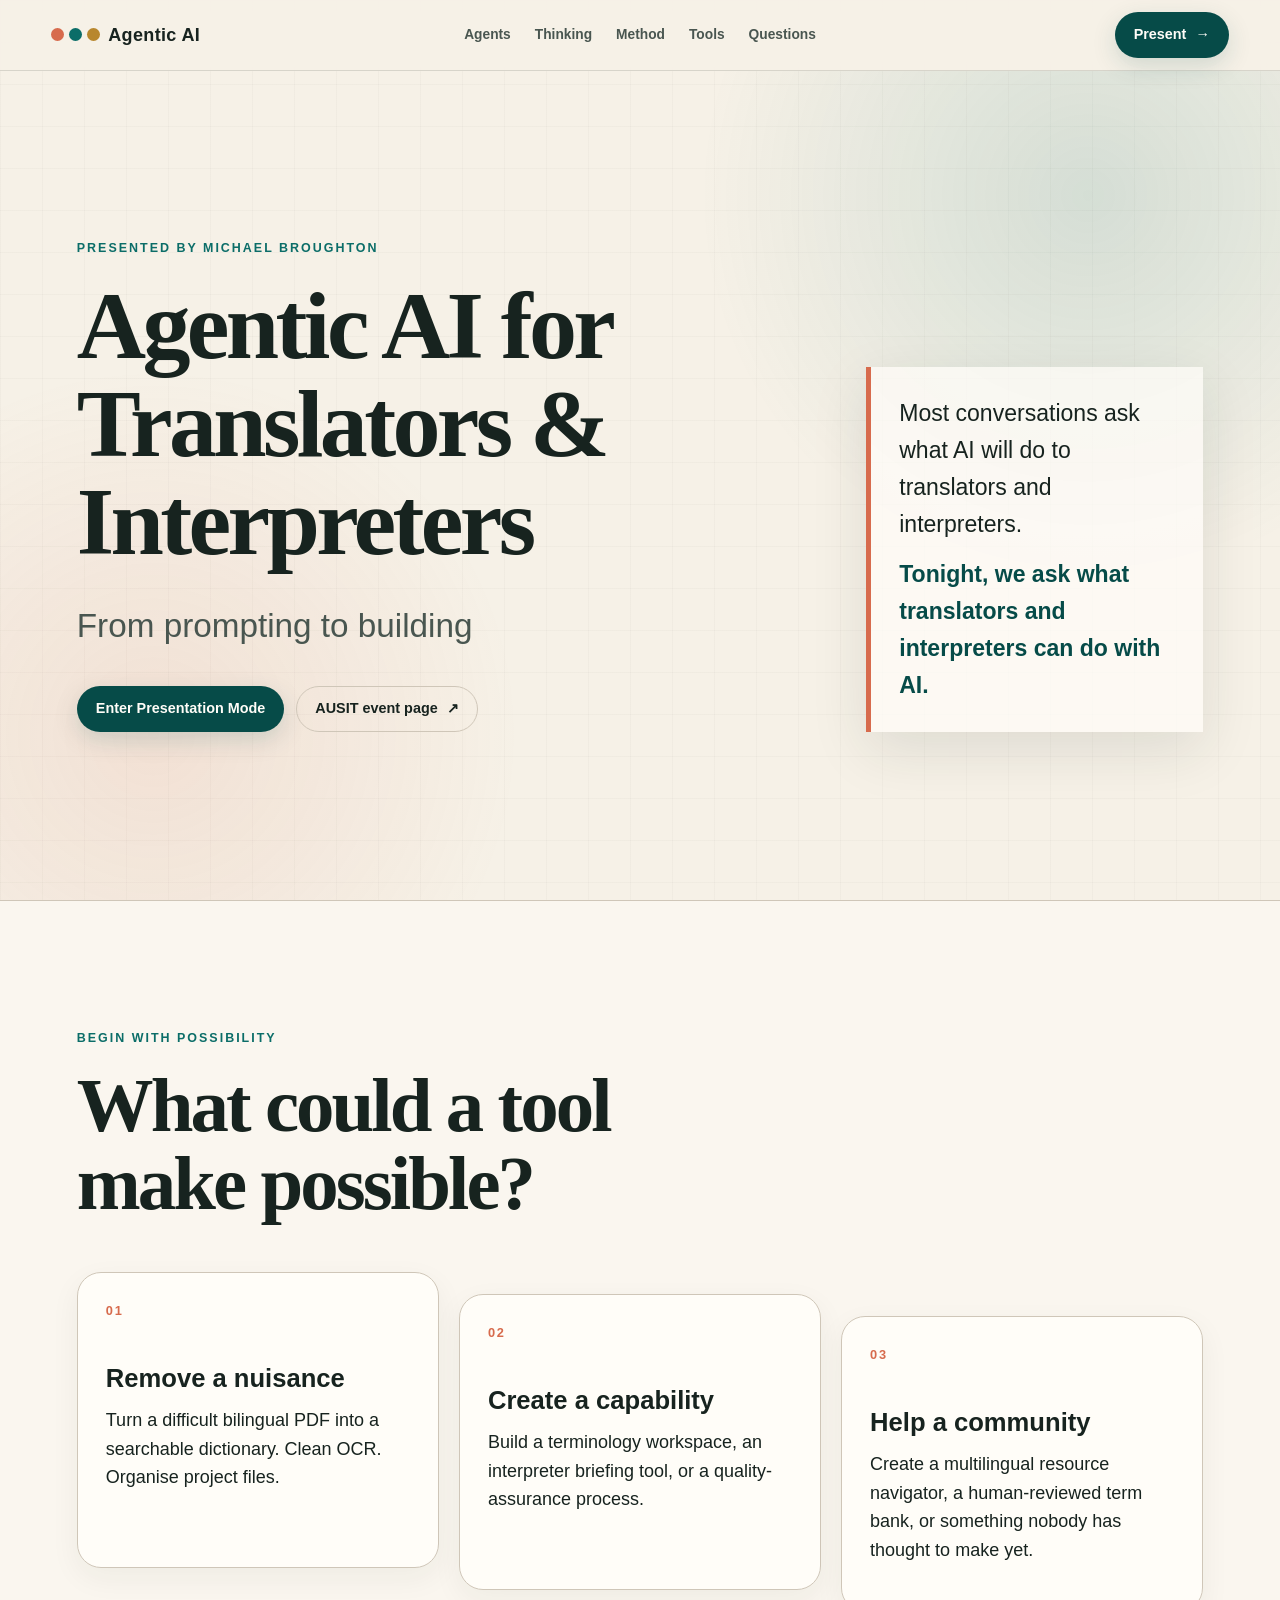
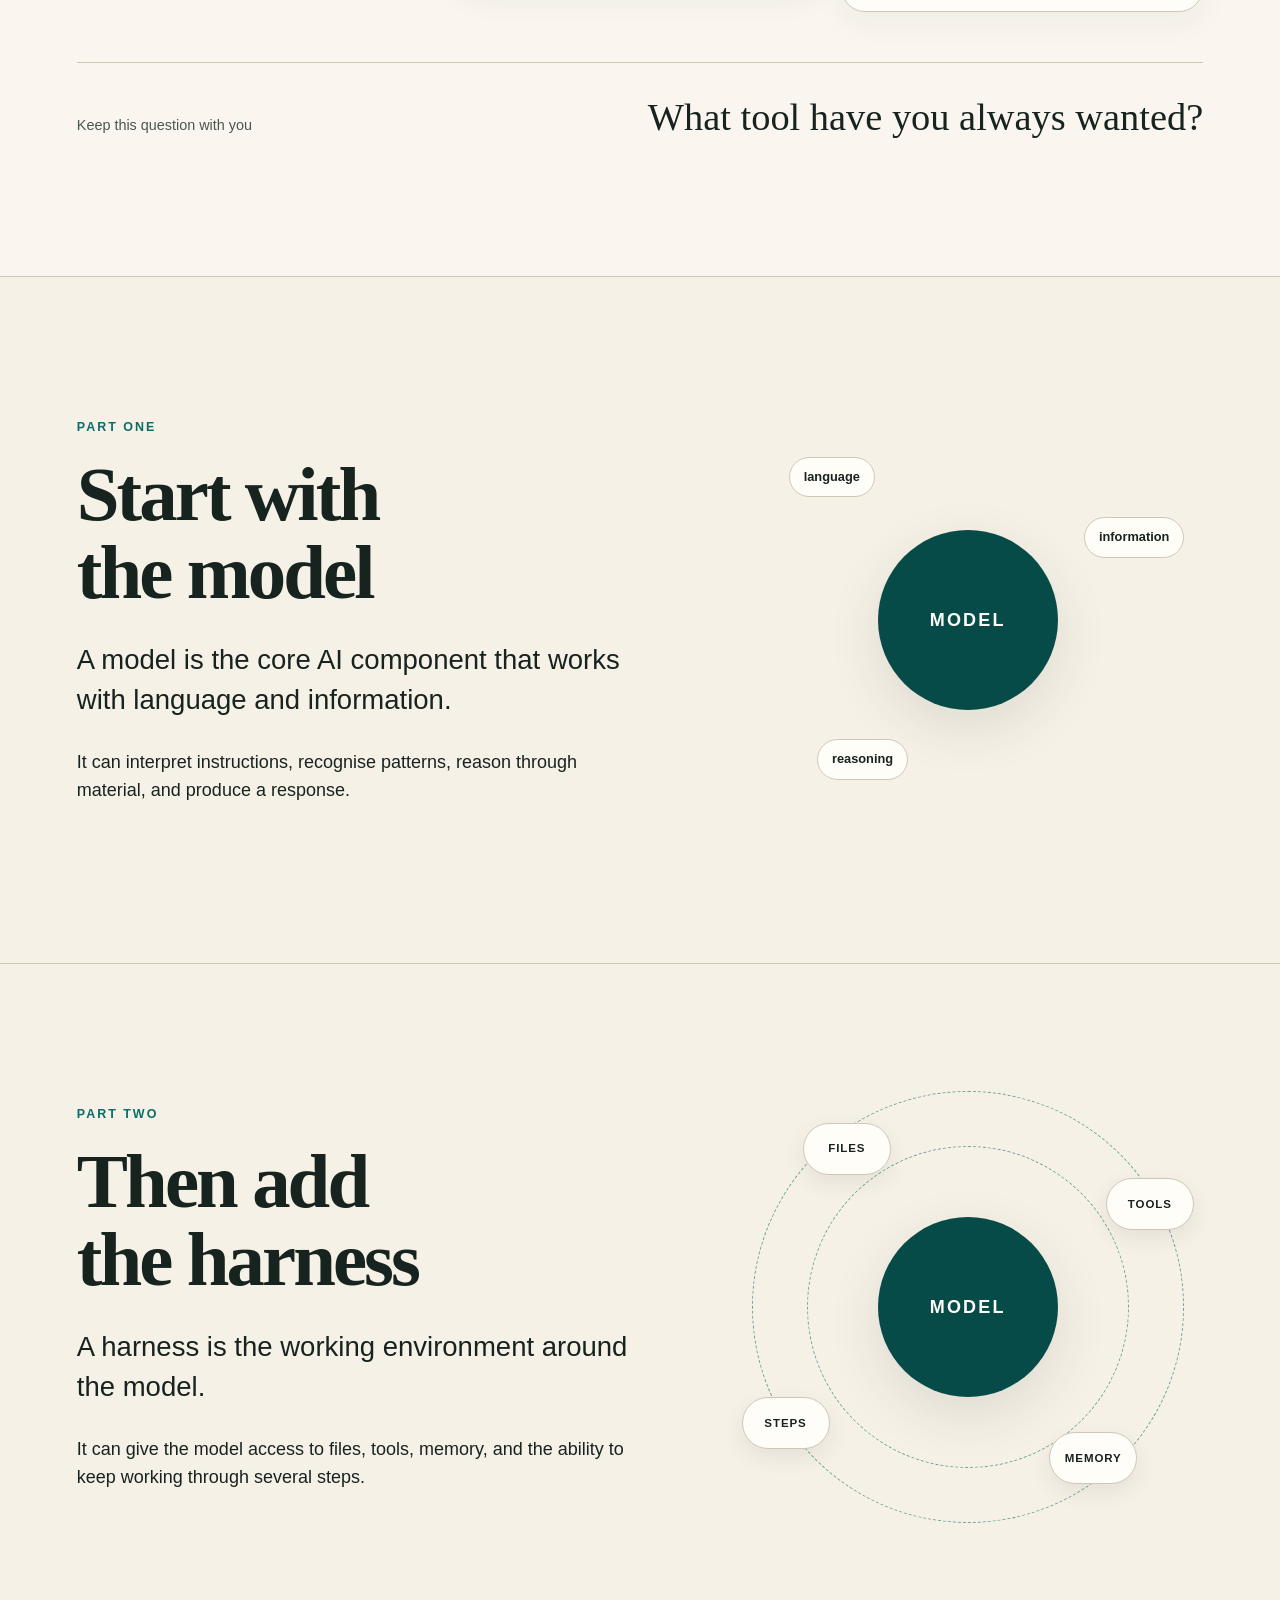
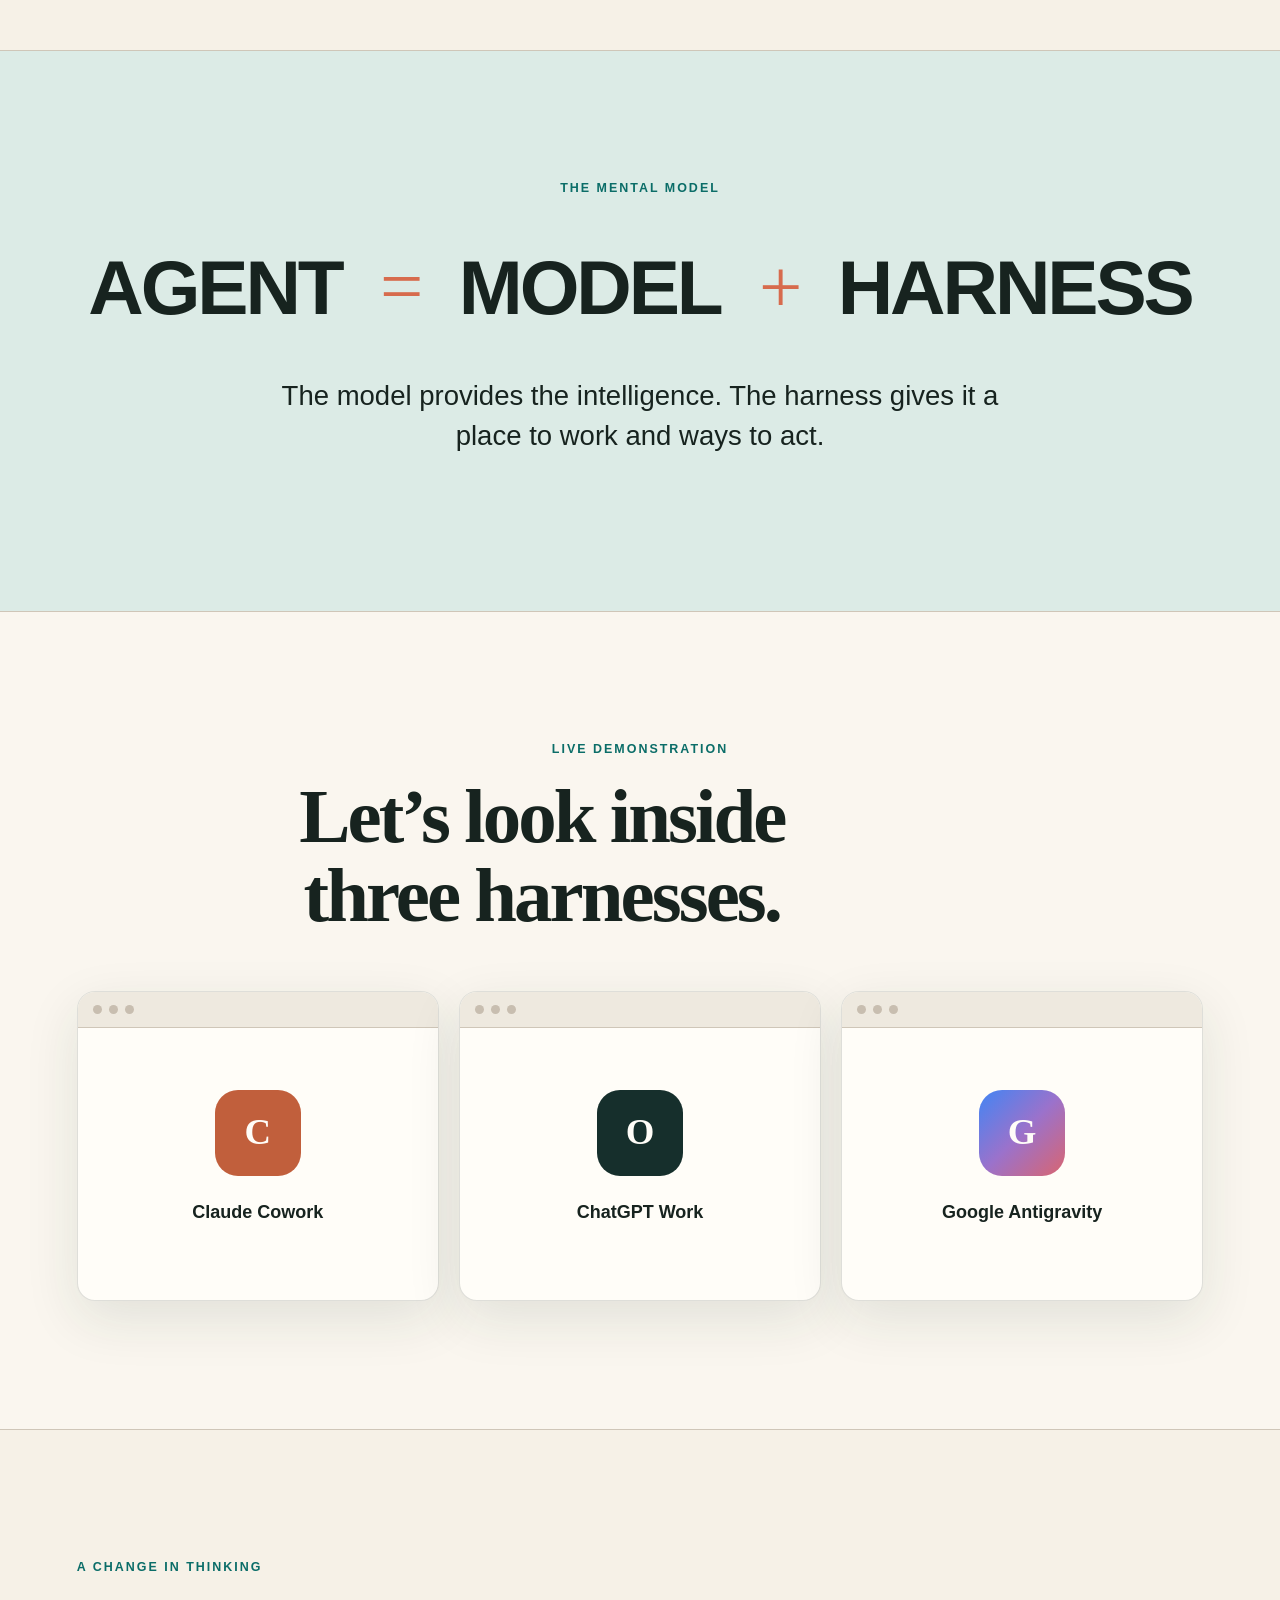
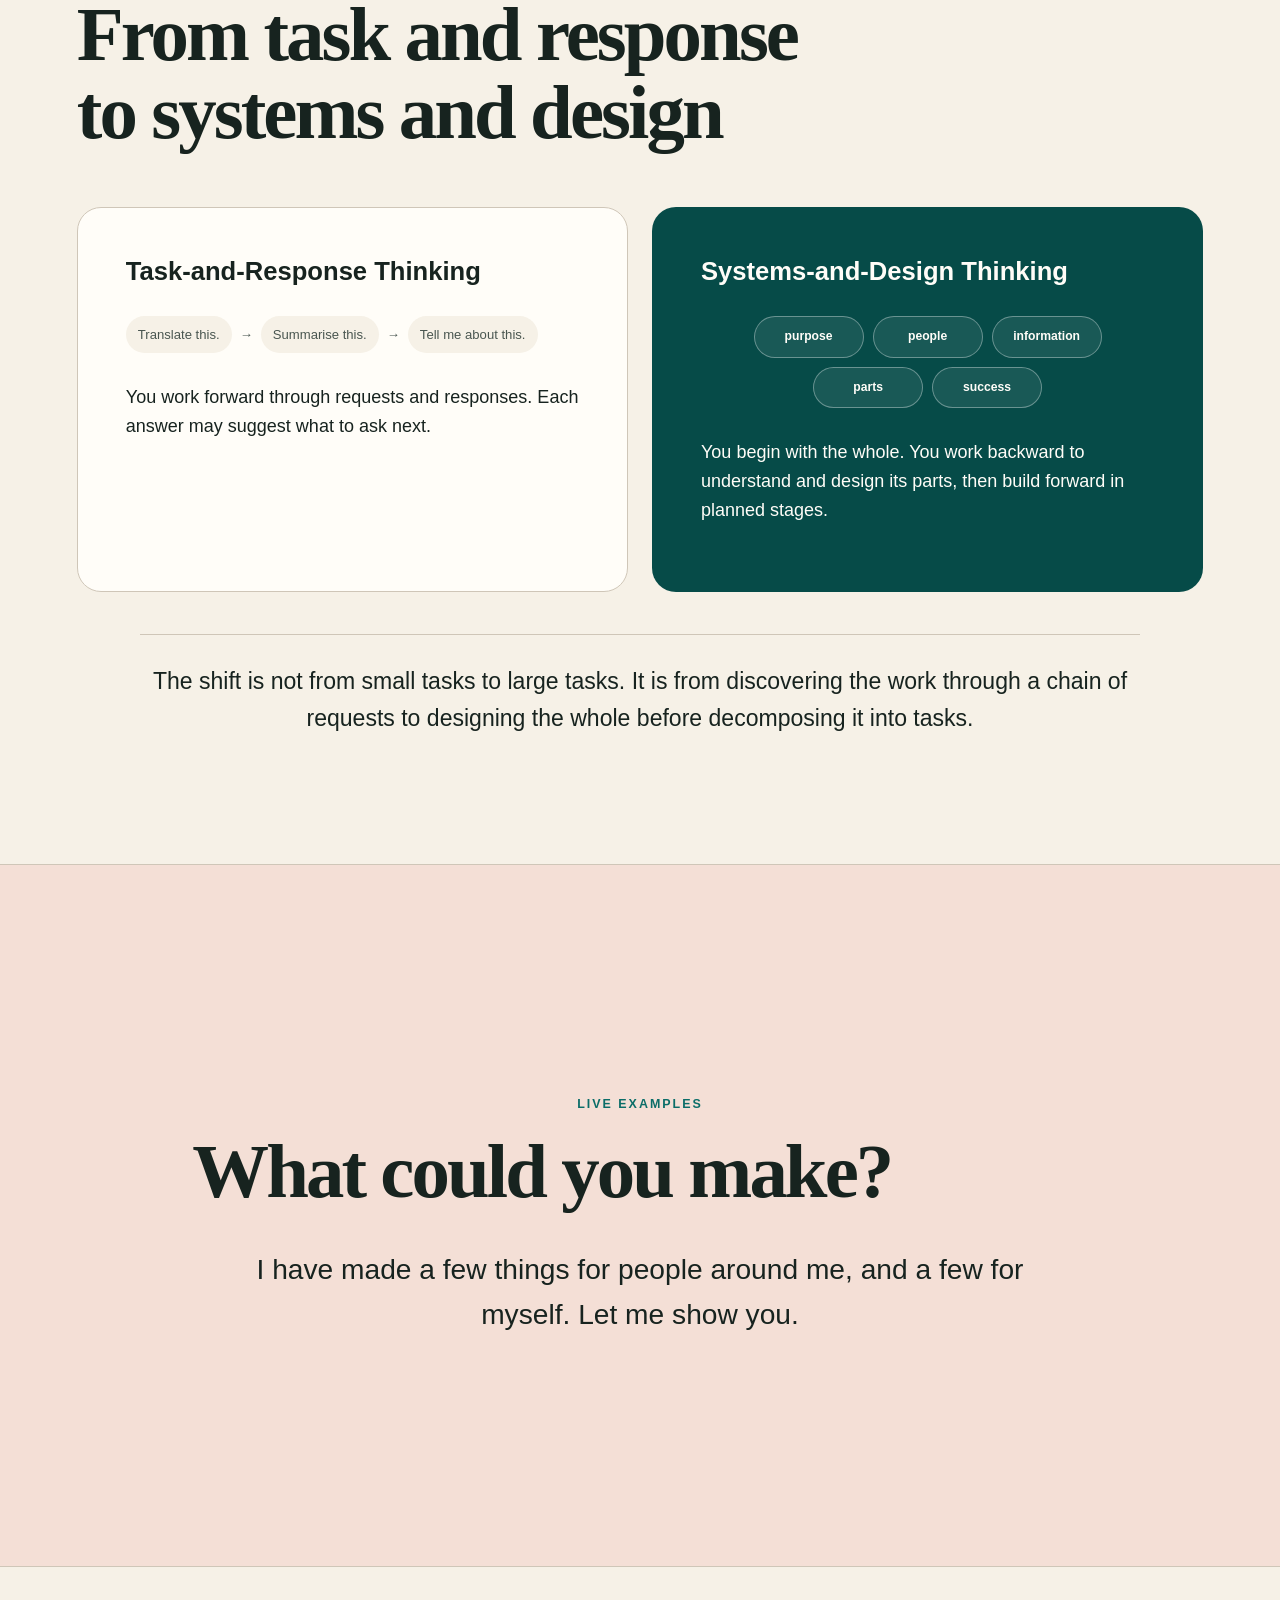
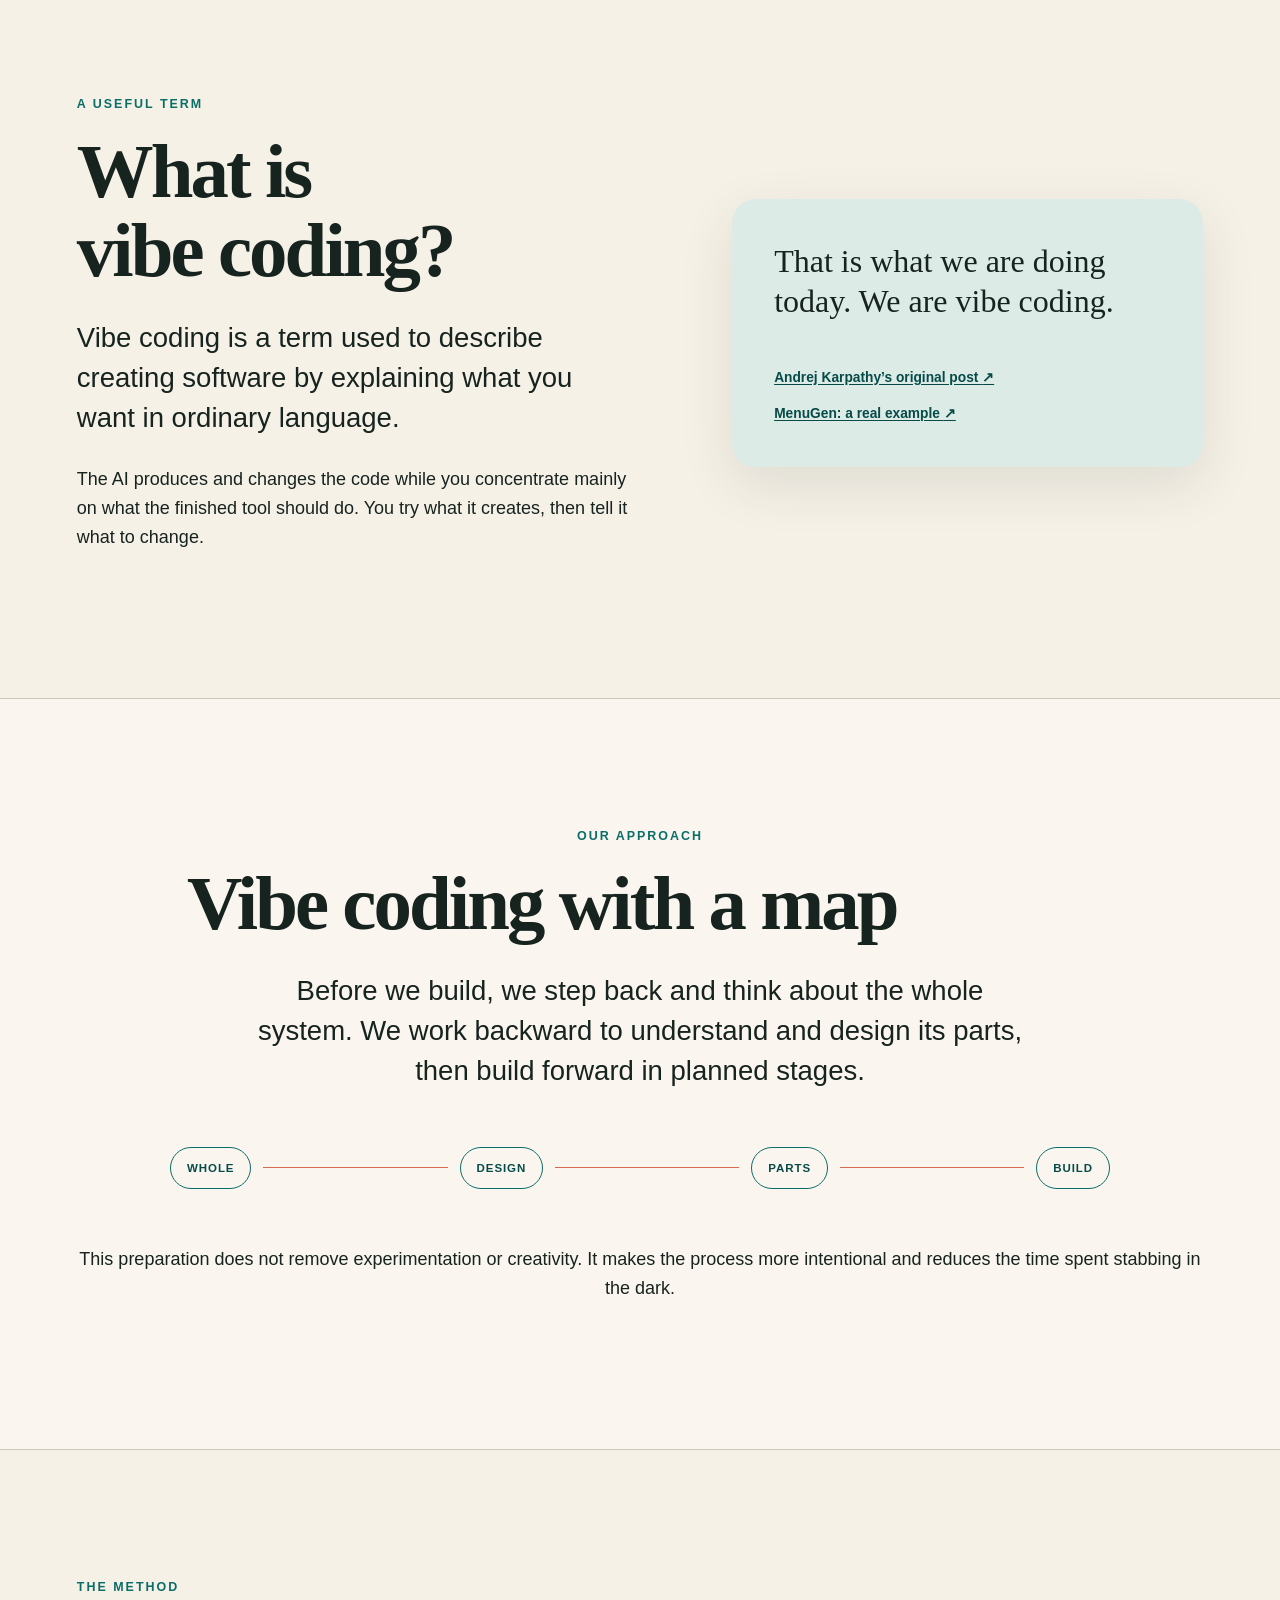
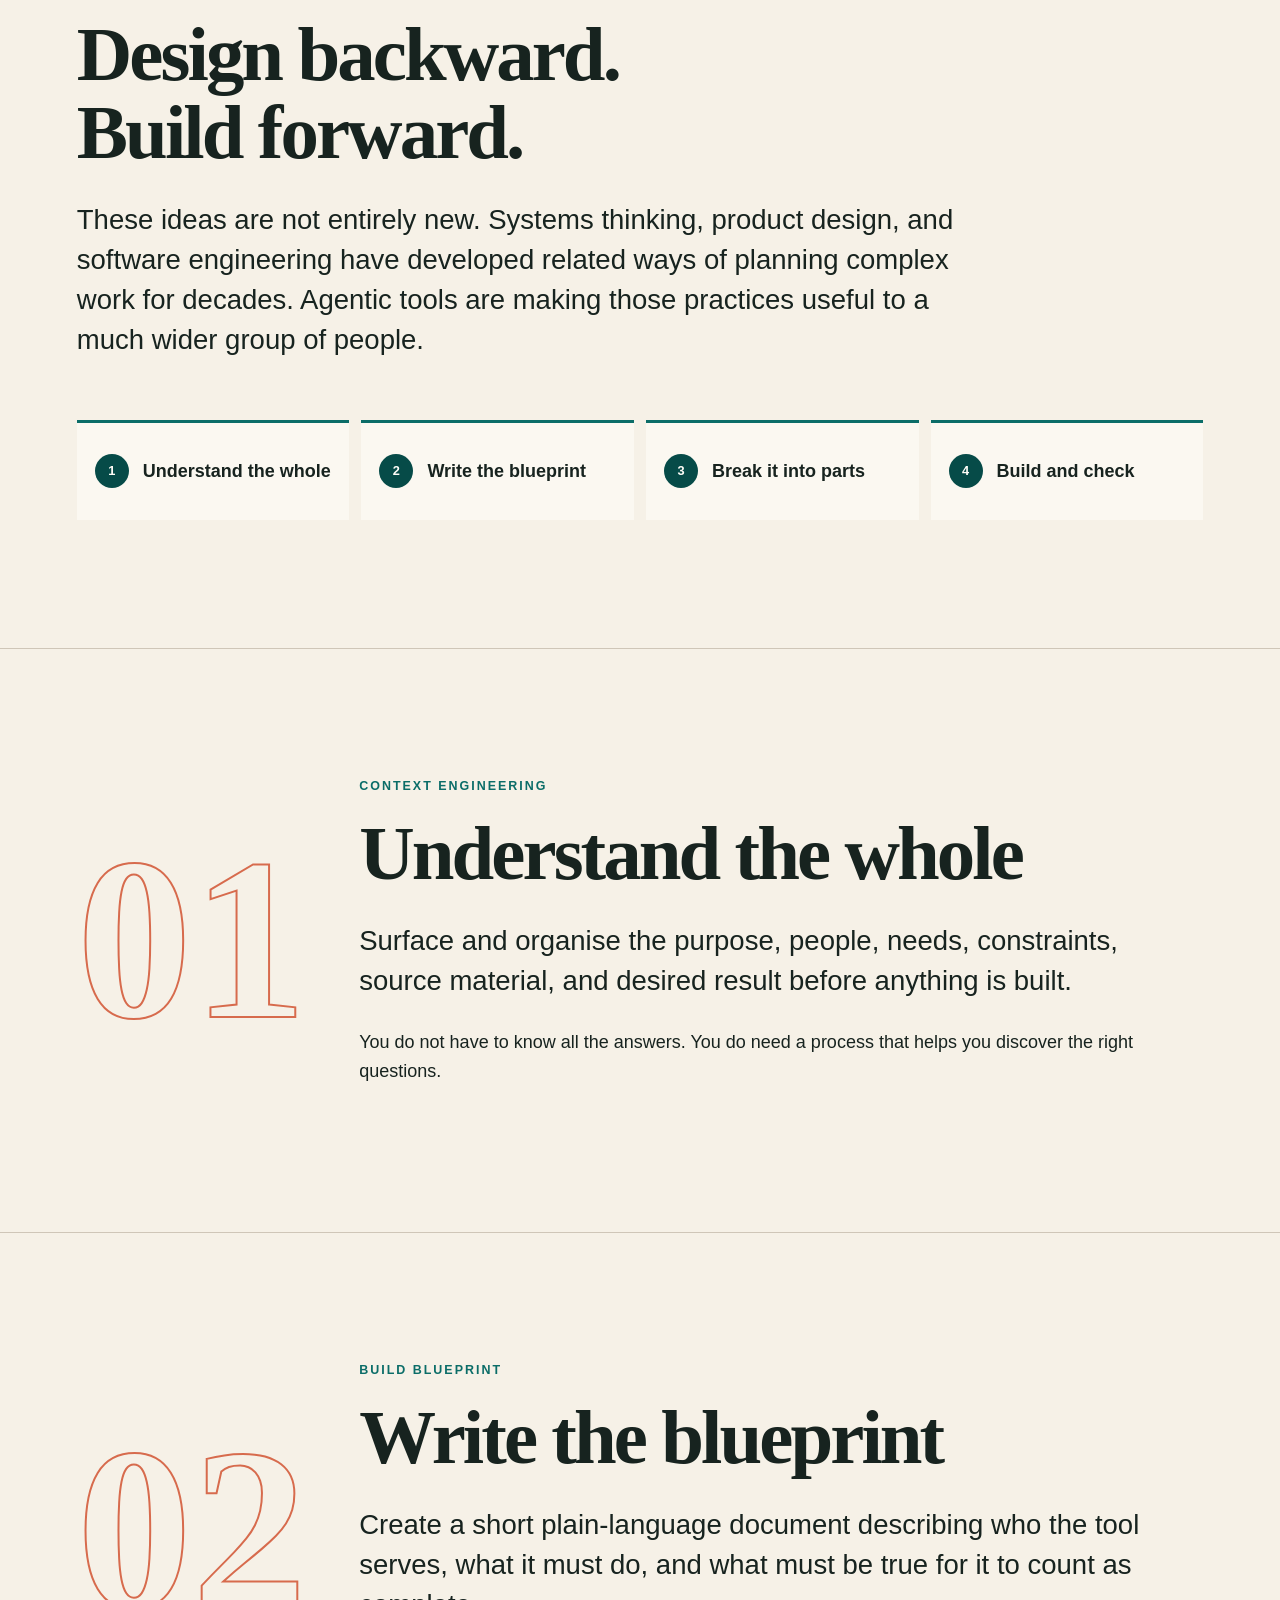
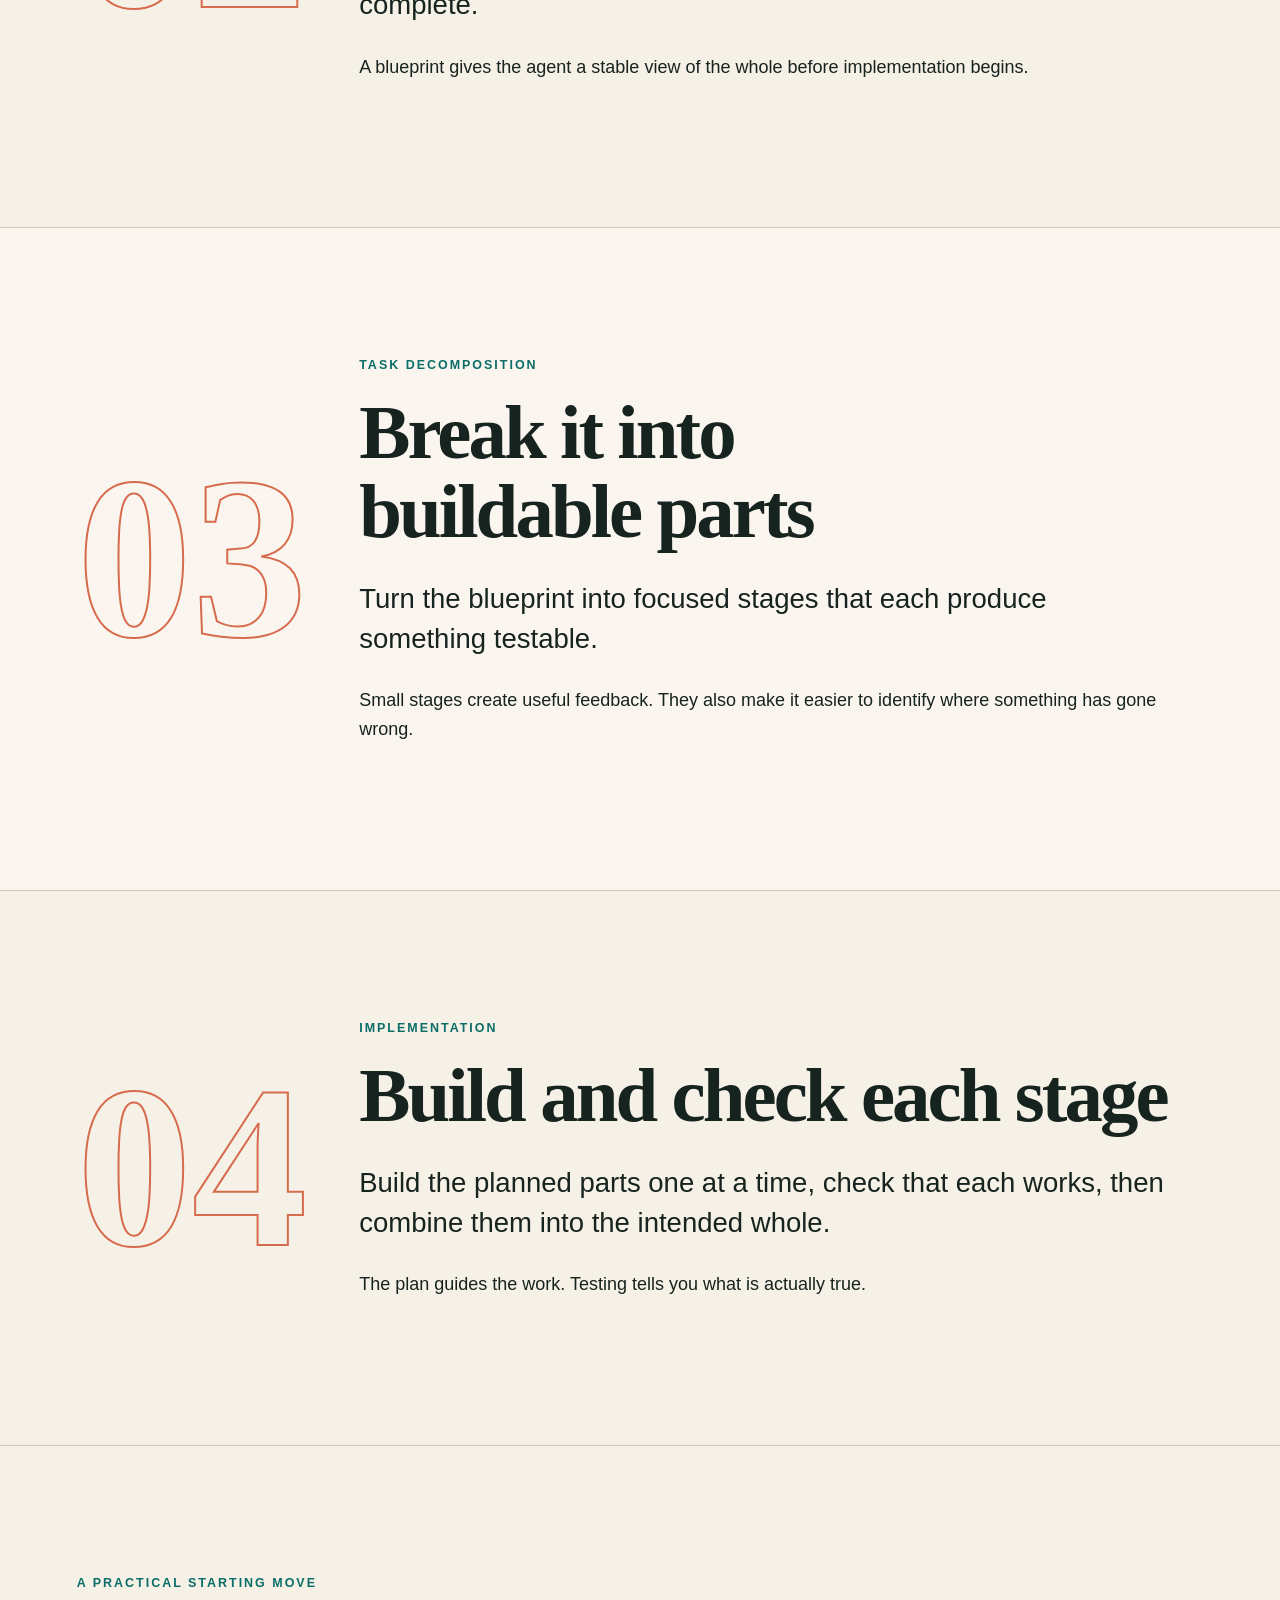
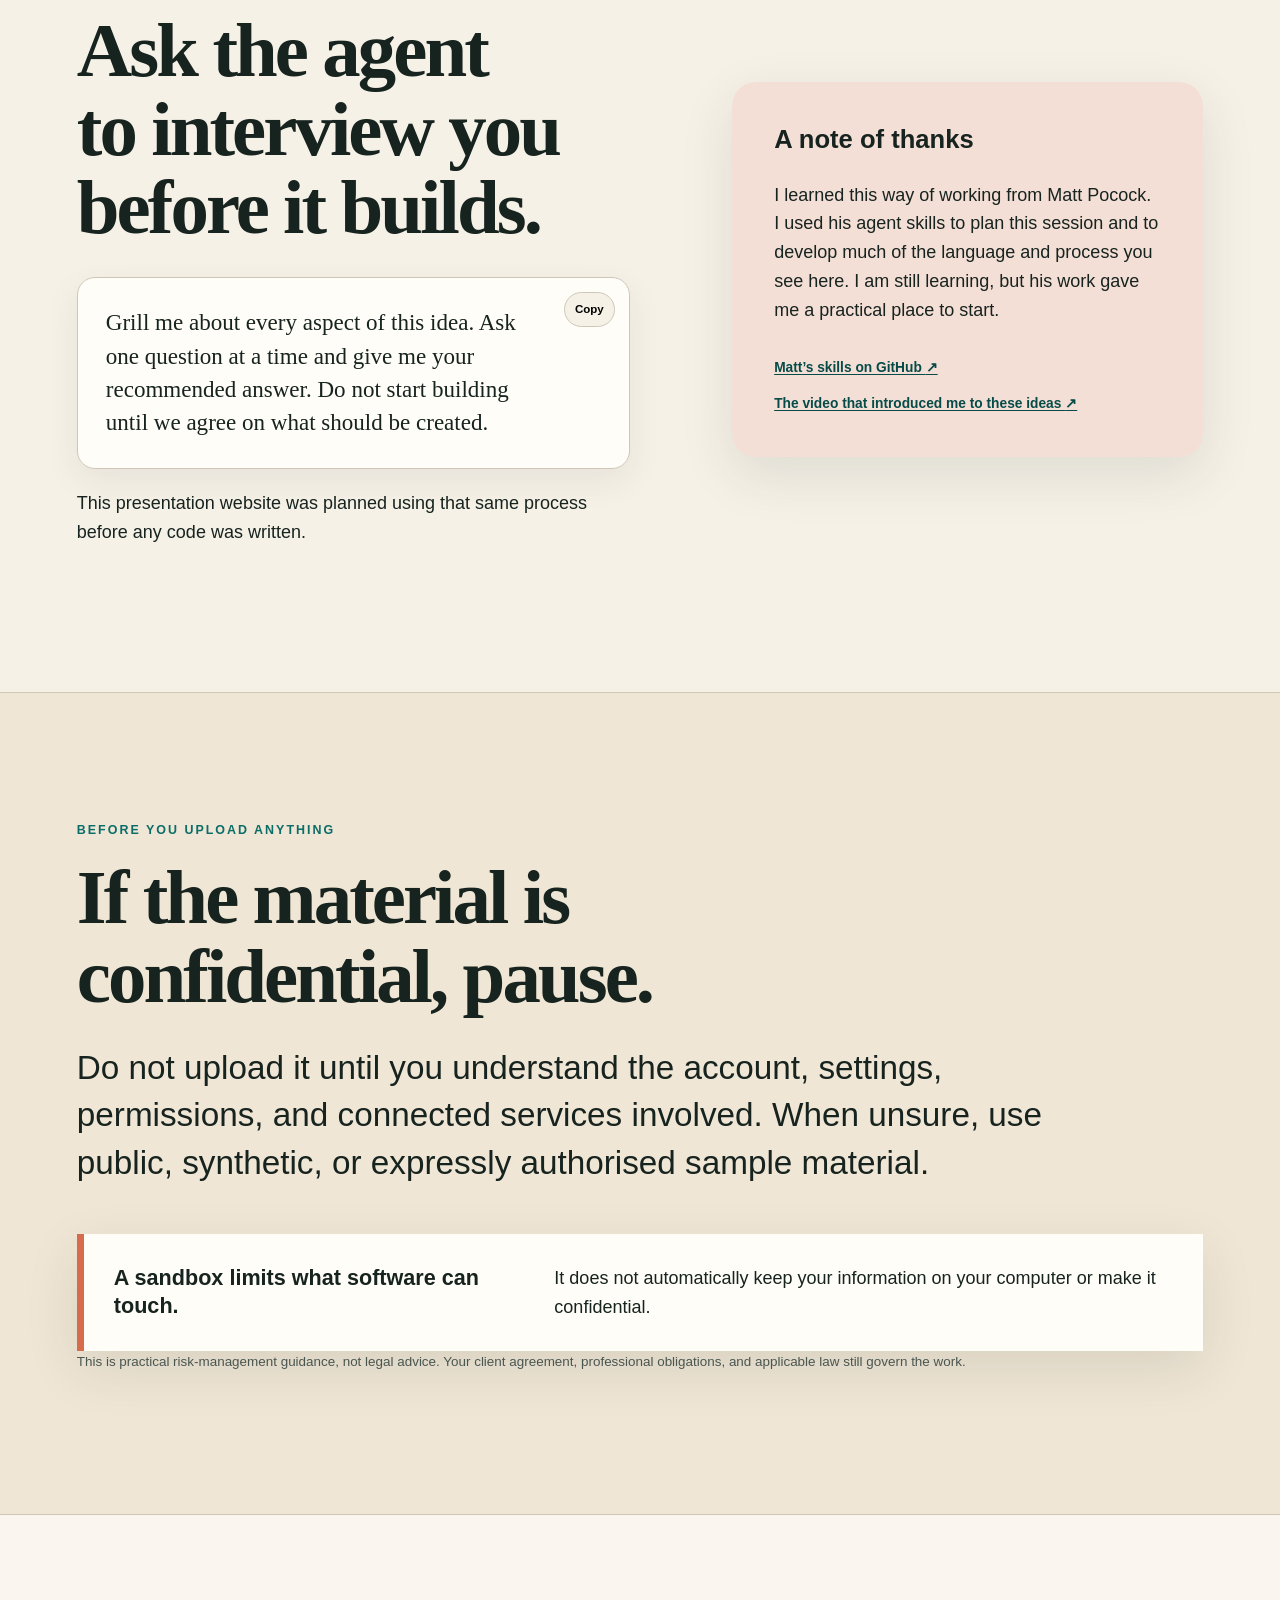
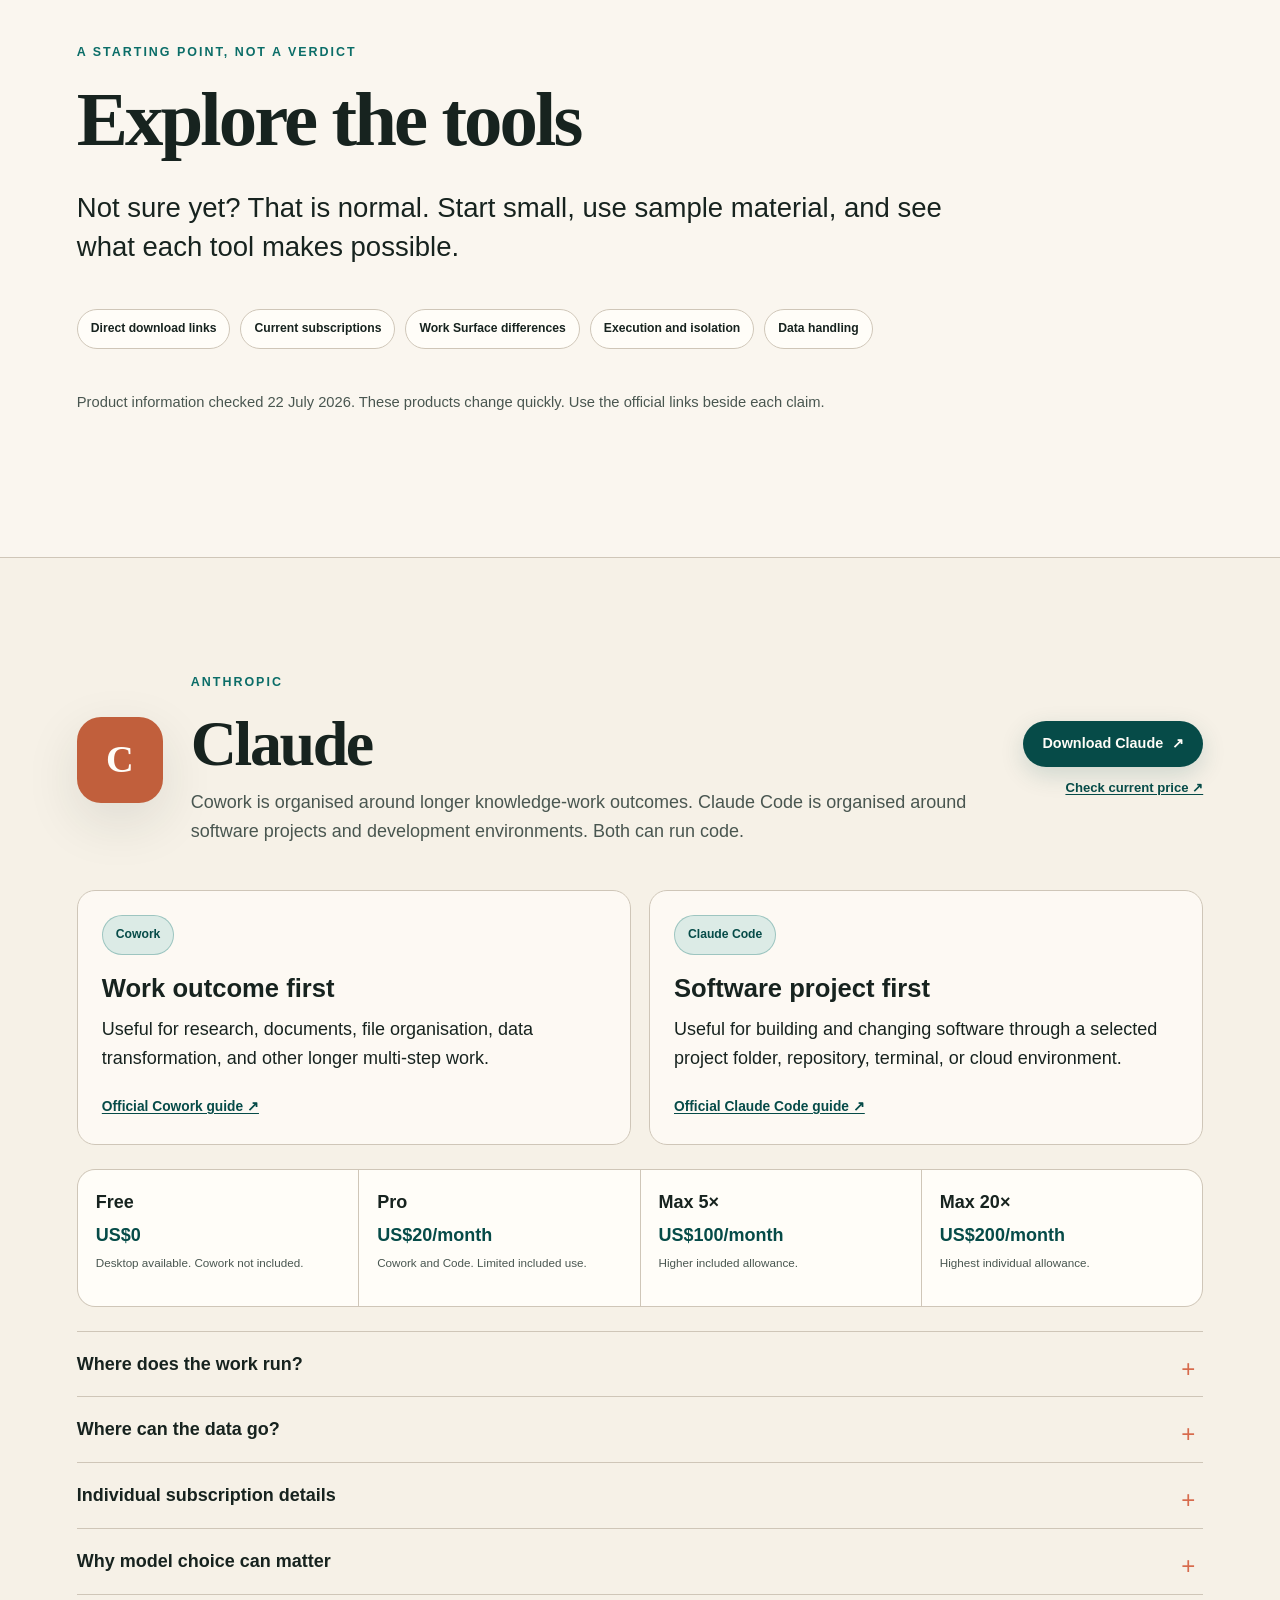
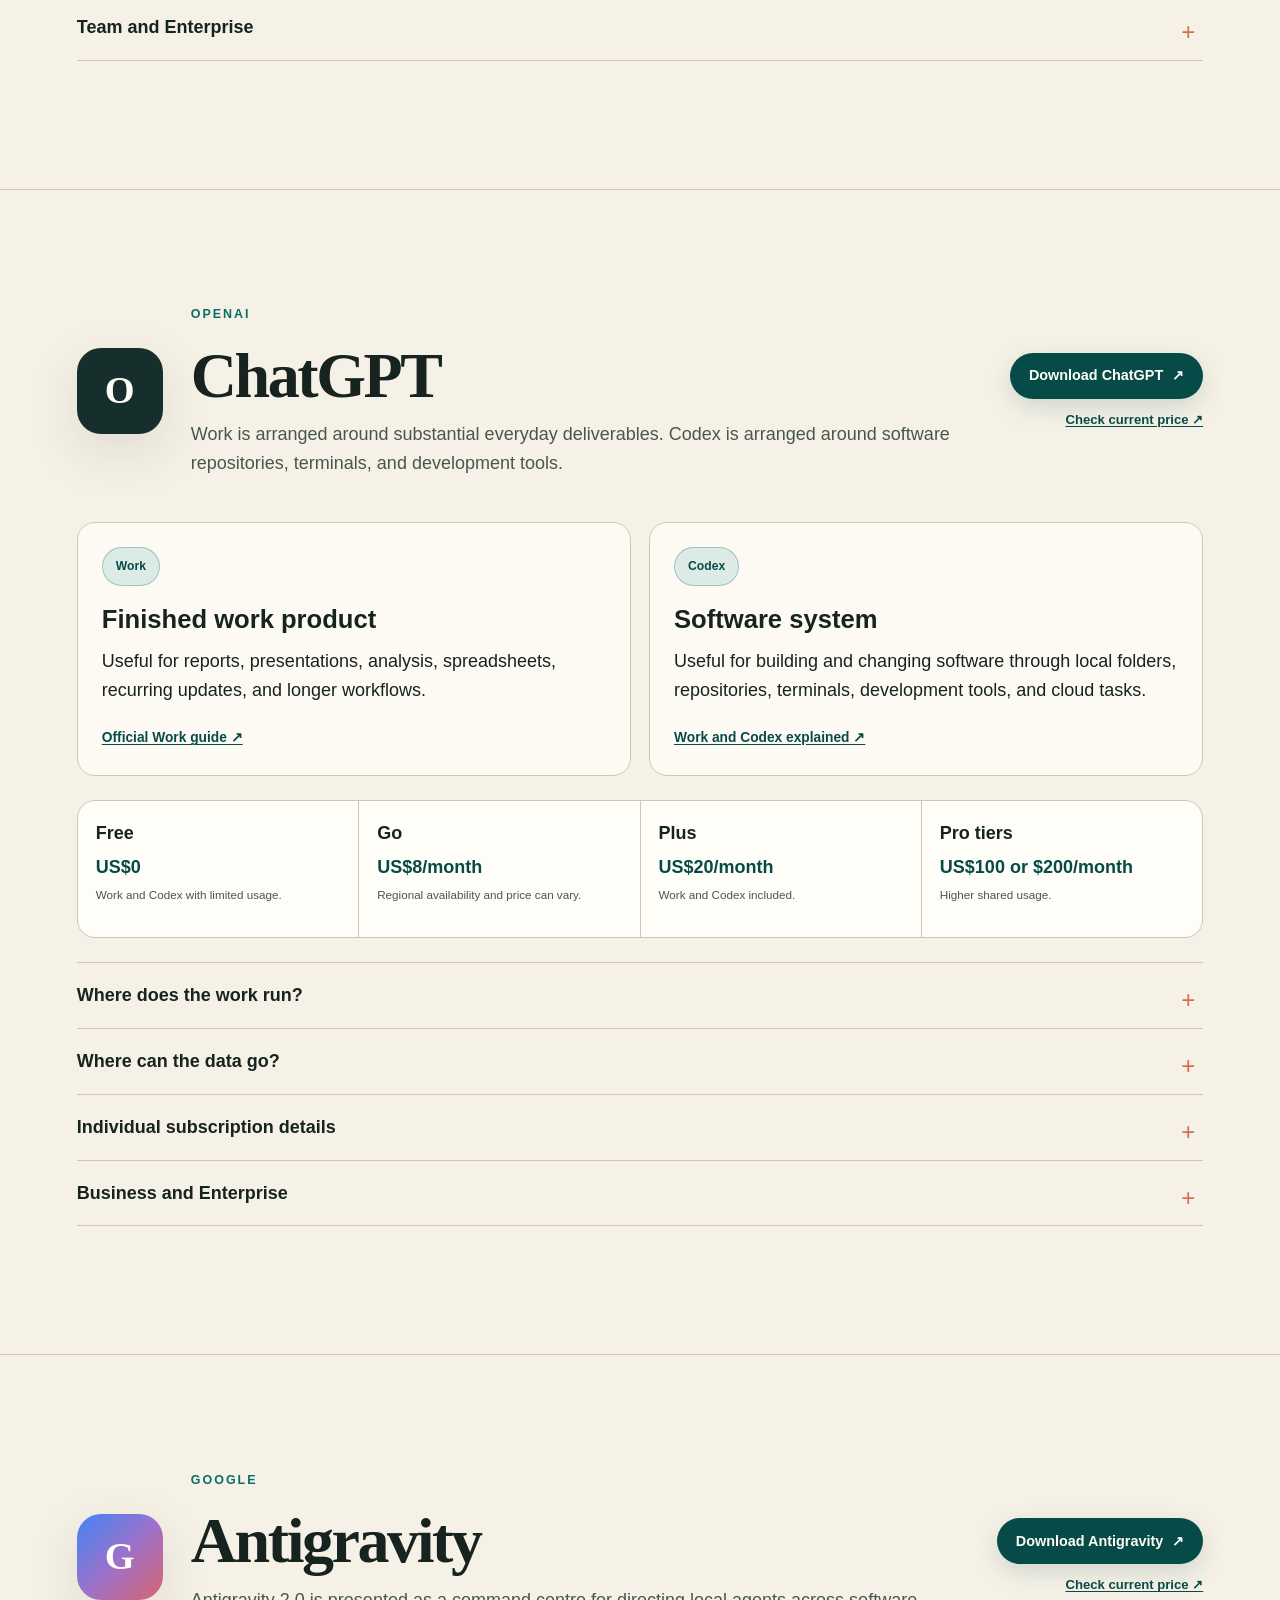
==== index.html @ f024d47d "Build agentic AI lecture website" ====
<!doctype html>
<html lang="en">
<head>
  <meta charset="utf-8">
  <meta name="viewport" content="width=device-width, initial-scale=1">
  <meta name="description" content="A practical introduction to agentic AI for translators and interpreters, presented by Michael Broughton.">
  <meta name="theme-color" content="#f6f1e7">
  <title>Agentic AI for Translators &amp; Interpreters</title>
  <link rel="stylesheet" href="styles.css">
  <script src="site-config.js" defer></script>
  <script src="app.js" defer></script>
</head>
<body>
  <a class="skip-link" href="#main-content">Skip to content</a>

  <header class="site-header" aria-label="Site header">
    <a class="site-mark" href="#opening" aria-label="Return to the beginning">
      <span class="site-mark-dot" aria-hidden="true"></span>
      <span>Agentic AI</span>
    </a>
    <nav class="reading-nav" aria-label="Main sections">
      <a href="#agents">Agents</a>
      <a href="#thinking">Thinking</a>
      <a href="#method">Method</a>
      <a href="#tools">Tools</a>
      <a href="#questions">Questions</a>
    </nav>
    <button class="button button-primary" id="present-button" type="button">
      Present
      <span aria-hidden="true">→</span>
    </button>
  </header>

  <main id="main-content">
    <!-- Beat 1 -->
    <article class="beat hero" id="opening" data-title="Opening">
      <div class="beat-inner hero-grid">
        <div>
          <p class="eyebrow">Presented by Michael Broughton</p>
          <h1>Agentic AI for<br>Translators &amp; Interpreters</h1>
          <p class="hero-subtitle">From prompting to building</p>
          <div class="hero-actions">
            <button class="button button-primary hero-present" type="button" data-enter-presentation>
              Enter Presentation Mode
            </button>
            <a class="button button-quiet" href="https://office.ausit.org/event-6748203" target="_blank" rel="noopener noreferrer">
              AUSIT event page <span aria-hidden="true">↗</span>
            </a>
          </div>
        </div>
        <div class="hero-statement">
          <p>Most conversations ask what AI will do to translators and interpreters.</p>
          <p class="hero-question">Tonight, we ask what translators and interpreters can do with AI.</p>
        </div>
      </div>
    </article>

    <!-- Beat 2 -->
    <article class="beat" id="possibilities" data-title="Possibilities">
      <div class="beat-inner">
        <p class="eyebrow">Begin with possibility</p>
        <h2>What could a tool make possible?</h2>
        <div class="possibility-grid">
          <section class="possibility-card">
            <span class="card-number">01</span>
            <h3>Remove a nuisance</h3>
            <p>Turn a difficult bilingual PDF into a searchable dictionary. Clean OCR. Organise project files.</p>
          </section>
          <section class="possibility-card">
            <span class="card-number">02</span>
            <h3>Create a capability</h3>
            <p>Build a terminology workspace, an interpreter briefing tool, or a quality-assurance process.</p>
          </section>
          <section class="possibility-card">
            <span class="card-number">03</span>
            <h3>Help a community</h3>
            <p>Create a multilingual resource navigator, a human-reviewed term bank, or something nobody has thought to make yet.</p>
          </section>
        </div>
        <div class="reflection-prompt">
          <span>Keep this question with you</span>
          <strong>What tool have you always wanted?</strong>
        </div>
      </div>
    </article>

    <!-- Beat 3 -->
    <article class="beat" id="agents" data-title="The model">
      <div class="beat-inner split-layout">
        <div>
          <p class="eyebrow">Part one</p>
          <h2>Start with the model</h2>
          <p class="lead">A model is the core AI component that works with language and information.</p>
          <p>It can interpret instructions, recognise patterns, reason through material, and produce a response.</p>
        </div>
        <div class="concept-object model-object" aria-label="A model represented as a central reasoning core">
          <div class="concept-core">MODEL</div>
          <span>language</span>
          <span>information</span>
          <span>reasoning</span>
        </div>
      </div>
    </article>

    <!-- Beat 4 -->
    <article class="beat" data-title="The harness">
      <div class="beat-inner split-layout">
        <div>
          <p class="eyebrow">Part two</p>
          <h2>Then add the harness</h2>
          <p class="lead">A harness is the working environment around the model.</p>
          <p>It can give the model access to files, tools, memory, and the ability to keep working through several steps.</p>
        </div>
        <div class="harness-map" aria-label="A harness connecting a model to files, tools, memory and steps">
          <div class="harness-core">MODEL</div>
          <div class="orbit orbit-one">FILES</div>
          <div class="orbit orbit-two">TOOLS</div>
          <div class="orbit orbit-three">MEMORY</div>
          <div class="orbit orbit-four">STEPS</div>
        </div>
      </div>
    </article>

    <!-- Beat 5 -->
    <article class="beat formula-beat" data-title="Agent = model + harness">
      <div class="beat-inner centre-layout">
        <p class="eyebrow">The mental model</p>
        <div class="formula" aria-label="An agent equals a model plus a harness">
          <span>AGENT</span>
          <span class="formula-symbol">=</span>
          <span>MODEL</span>
          <span class="formula-symbol">+</span>
          <span>HARNESS</span>
        </div>
        <p class="lead constrained">The model provides the intelligence. The harness gives it a place to work and ways to act.</p>
      </div>
    </article>

    <!-- Beat 6 -->
    <article class="beat" data-title="Harness demonstration">
      <div class="beat-inner centre-layout">
        <p class="eyebrow">Live demonstration</p>
        <h2>Let’s look inside three harnesses.</h2>
        <div class="interface-grid" aria-label="Three agent harnesses">
          <div class="interface-card claude-interface">
            <div class="window-bar"><i></i><i></i><i></i></div>
            <div class="window-body"><span>C</span><strong>Claude Cowork</strong></div>
          </div>
          <div class="interface-card openai-interface">
            <div class="window-bar"><i></i><i></i><i></i></div>
            <div class="window-body"><span>O</span><strong>ChatGPT Work</strong></div>
          </div>
          <div class="interface-card google-interface">
            <div class="window-bar"><i></i><i></i><i></i></div>
            <div class="window-body"><span>G</span><strong>Google Antigravity</strong></div>
          </div>
        </div>
      </div>
    </article>

    <!-- Beat 7 -->
    <article class="beat" id="thinking" data-title="The paradigm shift">
      <div class="beat-inner">
        <p class="eyebrow">A change in thinking</p>
        <h2>From task and response<br>to systems and design</h2>
        <div class="thinking-contrast">
          <section>
            <h3>Task-and-Response Thinking</h3>
            <div class="linear-flow">
              <span>Translate this.</span><b>→</b><span>Summarise this.</span><b>→</b><span>Tell me about this.</span>
            </div>
            <p>You work forward through requests and responses. Each answer may suggest what to ask next.</p>
          </section>
          <section class="system-panel">
            <h3>Systems-and-Design Thinking</h3>
            <div class="system-cluster" aria-hidden="true">
              <span>purpose</span><span>people</span><span>information</span><span>parts</span><span>success</span>
            </div>
            <p>You begin with the whole. You work backward to understand and design its parts, then build forward in planned stages.</p>
          </section>
        </div>
        <p class="paradigm-line">The shift is not from small tasks to large tasks. It is from discovering the work through a chain of requests to designing the whole before decomposing it into tasks.</p>
      </div>
    </article>

    <!-- Beat 8 -->
    <article class="beat showcase-beat" data-title="What could you make?">
      <div class="beat-inner centre-layout">
        <p class="eyebrow">Live examples</p>
        <h2>What could you make?</h2>
        <p class="showcase-copy">I have made a few things for people around me, and a few for myself. Let me show you.</p>
      </div>
    </article>

    <!-- Beat 9 -->
    <article class="beat" data-title="Vibe coding">
      <div class="beat-inner split-layout">
        <div>
          <p class="eyebrow">A useful term</p>
          <h2>What is vibe coding?</h2>
          <p class="lead">Vibe coding is a term used to describe creating software by explaining what you want in ordinary language.</p>
          <p>The AI produces and changes the code while you concentrate mainly on what the finished tool should do. You try what it creates, then tell it what to change.</p>
        </div>
        <aside class="source-card">
          <p>That is what we are doing today. We are vibe coding.</p>
          <a href="https://x.com/karpathy/status/1886192184808149383?lang=en" target="_blank" rel="noopener noreferrer">Andrej Karpathy’s original post <span aria-hidden="true">↗</span></a>
          <a href="https://karpathy.bearblog.dev/vibe-coding-menugen/" target="_blank" rel="noopener noreferrer">MenuGen: a real example <span aria-hidden="true">↗</span></a>
        </aside>
      </div>
    </article>

    <!-- Beat 10 -->
    <article class="beat map-beat" data-title="Vibe coding with a map">
      <div class="beat-inner centre-layout">
        <p class="eyebrow">Our approach</p>
        <h2>Vibe coding with a map</h2>
        <p class="lead constrained">Before we build, we step back and think about the whole system. We work backward to understand and design its parts, then build forward in planned stages.</p>
        <div class="map-line" aria-hidden="true">
          <span>WHOLE</span><i></i><span>DESIGN</span><i></i><span>PARTS</span><i></i><span>BUILD</span>
        </div>
        <p>This preparation does not remove experimentation or creativity. It makes the process more intentional and reduces the time spent stabbing in the dark.</p>
      </div>
    </article>

    <!-- Beat 11 -->
    <article class="beat" id="method" data-title="The method">
      <div class="beat-inner">
        <p class="eyebrow">The method</p>
        <h2>Design backward.<br>Build forward.</h2>
        <p class="lead constrained-left">These ideas are not entirely new. Systems thinking, product design, and software engineering have developed related ways of planning complex work for decades. Agentic tools are making those practices useful to a much wider group of people.</p>
        <ol class="method-rail" aria-label="Four-stage building method">
          <li><span>1</span>Understand the whole</li>
          <li><span>2</span>Write the blueprint</li>
          <li><span>3</span>Break it into parts</li>
          <li><span>4</span>Build and check</li>
        </ol>
      </div>
    </article>

    <!-- Beat 12 -->
    <article class="beat method-beat" data-title="Understand the whole">
      <div class="beat-inner split-layout">
        <div class="step-number">01</div>
        <div>
          <p class="eyebrow">Context engineering</p>
          <h2>Understand the whole</h2>
          <p class="lead">Surface and organise the purpose, people, needs, constraints, source material, and desired result before anything is built.</p>
          <p>You do not have to know all the answers. You do need a process that helps you discover the right questions.</p>
        </div>
      </div>
    </article>

    <!-- Beat 13 -->
    <article class="beat method-beat" data-title="Write the blueprint">
      <div class="beat-inner split-layout">
        <div class="step-number">02</div>
        <div>
          <p class="eyebrow">Build Blueprint</p>
          <h2>Write the blueprint</h2>
          <p class="lead">Create a short plain-language document describing who the tool serves, what it must do, and what must be true for it to count as complete.</p>
          <p>A blueprint gives the agent a stable view of the whole before implementation begins.</p>
        </div>
      </div>
    </article>

    <!-- Beat 14 -->
    <article class="beat method-beat" data-title="Break it into buildable parts">
      <div class="beat-inner split-layout">
        <div class="step-number">03</div>
        <div>
          <p class="eyebrow">Task decomposition</p>
          <h2>Break it into buildable parts</h2>
          <p class="lead">Turn the blueprint into focused stages that each produce something testable.</p>
          <p>Small stages create useful feedback. They also make it easier to identify where something has gone wrong.</p>
        </div>
      </div>
    </article>

    <!-- Beat 15 -->
    <article class="beat method-beat" data-title="Build and check">
      <div class="beat-inner split-layout">
        <div class="step-number">04</div>
        <div>
          <p class="eyebrow">Implementation</p>
          <h2>Build and check each stage</h2>
          <p class="lead">Build the planned parts one at a time, check that each works, then combine them into the intended whole.</p>
          <p>The plan guides the work. Testing tells you what is actually true.</p>
        </div>
      </div>
    </article>

    <!-- Beat 16 -->
    <article class="beat" data-title="Ask the agent to interview you">
      <div class="beat-inner split-layout">
        <div>
          <p class="eyebrow">A practical starting move</p>
          <h2>Ask the agent to interview you before it builds.</h2>
          <div class="prompt-card">
            <button class="copy-button" type="button" data-copy-prompt aria-label="Copy the grill-me prompt">Copy</button>
            <p id="grill-prompt">Grill me about every aspect of this idea. Ask one question at a time and give me your recommended answer. Do not start building until we agree on what should be created.</p>
          </div>
          <p>This presentation website was planned using that same process before any code was written.</p>
        </div>
        <aside class="thanks-card">
          <h3>A note of thanks</h3>
          <p>I learned this way of working from Matt Pocock. I used his agent skills to plan this session and to develop much of the language and process you see here. I am still learning, but his work gave me a practical place to start.</p>
          <a href="https://github.com/mattpocock/skills" target="_blank" rel="noopener noreferrer">Matt’s skills on GitHub <span aria-hidden="true">↗</span></a>
          <a href="https://www.youtube.com/watch?v=M6mYodf0dJM" target="_blank" rel="noopener noreferrer">The video that introduced me to these ideas <span aria-hidden="true">↗</span></a>
        </aside>
      </div>
    </article>

    <!-- Beat 17 -->
    <article class="beat privacy-beat" data-title="Privacy pause">
      <div class="beat-inner">
        <p class="eyebrow">Before you upload anything</p>
        <h2>If the material is confidential, pause.</h2>
        <p class="privacy-rule">Do not upload it until you understand the account, settings, permissions, and connected services involved. When unsure, use public, synthetic, or expressly authorised sample material.</p>
        <div class="sandbox-note">
          <strong>A sandbox limits what software can touch.</strong>
          <span>It does not automatically keep your information on your computer or make it confidential.</span>
        </div>
        <p class="small-note">This is practical risk-management guidance, not legal advice. Your client agreement, professional obligations, and applicable law still govern the work.</p>
      </div>
    </article>

    <!-- Beat 18 -->
    <article class="beat" id="tools" data-title="Explore the tools">
      <div class="beat-inner">
        <p class="eyebrow">A starting point, not a verdict</p>
        <h2>Explore the tools</h2>
        <p class="lead constrained-left">Not sure yet? That is normal. Start small, use sample material, and see what each tool makes possible.</p>
        <div class="comparison-principles">
          <span>Direct download links</span>
          <span>Current subscriptions</span>
          <span>Work Surface differences</span>
          <span>Execution and isolation</span>
          <span>Data handling</span>
        </div>
        <p class="checked-date">Product information checked <time datetime="2026-07-22">22 July 2026</time>. These products change quickly. Use the official links beside each claim.</p>
      </div>
    </article>

    <!-- Beat 19 -->
    <article class="beat tool-beat" id="claude" data-title="Claude">
      <div class="beat-inner">
        <div class="tool-heading">
          <div class="tool-monogram claude-monogram">C</div>
          <div>
            <p class="eyebrow">Anthropic</p>
            <h2>Claude</h2>
            <p class="tool-summary">Cowork is organised around longer knowledge-work outcomes. Claude Code is organised around software projects and development environments. Both can run code.</p>
          </div>
          <div class="tool-actions">
            <a class="button button-primary" href="https://claude.com/download" target="_blank" rel="noopener noreferrer">Download Claude <span aria-hidden="true">↗</span></a>
            <a class="text-link" href="https://claude.com/pricing" target="_blank" rel="noopener noreferrer">Check current price ↗</a>
          </div>
        </div>

        <div class="surface-pair">
          <section>
            <span class="surface-label">Cowork</span>
            <h3>Work outcome first</h3>
            <p>Useful for research, documents, file organisation, data transformation, and other longer multi-step work.</p>
            <a href="https://support.claude.com/en/articles/13345190-get-started-with-claude-cowork" target="_blank" rel="noopener noreferrer">Official Cowork guide ↗</a>
          </section>
          <section>
            <span class="surface-label">Claude Code</span>
            <h3>Software project first</h3>
            <p>Useful for building and changing software through a selected project folder, repository, terminal, or cloud environment.</p>
            <a href="https://code.claude.com/docs/en/desktop" target="_blank" rel="noopener noreferrer">Official Claude Code guide ↗</a>
          </section>
        </div>

        <div class="plan-strip" aria-label="Selected Claude individual plans">
          <div><strong>Free</strong><span>US$0</span><small>Desktop available. Cowork not included.</small></div>
          <div><strong>Pro</strong><span>US$20/month</span><small>Cowork and Code. Limited included use.</small></div>
          <div><strong>Max 5×</strong><span>US$100/month</span><small>Higher included allowance.</small></div>
          <div><strong>Max 20×</strong><span>US$200/month</span><small>Highest individual allowance.</small></div>
        </div>

        <details>
          <summary>Where does the work run?</summary>
          <div class="detail-content">
            <p>Remote Cowork is now the documented default. Its agent loop and code run in a temporary isolated environment on Anthropic infrastructure. Older local Cowork deployments run the agent loop and connected-folder operations locally while code runs in a dedicated Linux virtual machine.</p>
            <p>Claude Code can run against a local project, in Anthropic’s cloud, over SSH, or through Windows Subsystem for Linux. Local Code is permission-gated but is not automatically a virtual machine.</p>
            <a href="https://support.claude.com/en/articles/14479288-claude-cowork-architecture-overview" target="_blank" rel="noopener noreferrer">Cowork architecture ↗</a>
            <a href="https://code.claude.com/docs/en/sandboxing" target="_blank" rel="noopener noreferrer">Claude Code sandboxing ↗</a>
          </div>
        </details>

        <details>
          <summary>Where can the data go?</summary>
          <div class="detail-content">
            <p>Remote Cowork processes opened local files on Anthropic servers. Local Claude Code commands run locally, but prompts, relevant file content, outputs, and code context are sent for model processing.</p>
            <p>On consumer accounts, conversations can be used for model improvement when Model Improvement is enabled. Incognito chats are not used for model improvement. Commercial chats and coding sessions are not used for training by default.</p>
            <a href="https://support.claude.com/en/articles/13364135-use-claude-cowork-safely" target="_blank" rel="noopener noreferrer">Cowork safety ↗</a>
            <a href="https://code.claude.com/docs/en/data-usage" target="_blank" rel="noopener noreferrer">Claude Code data flow ↗</a>
            <a href="https://privacy.claude.com/en/articles/10023580-is-my-data-used-for-model-training" target="_blank" rel="noopener noreferrer">Consumer training controls ↗</a>
            <a href="https://privacy.claude.com/en/articles/7996885-how-do-you-use-personal-data-in-model-training" target="_blank" rel="noopener noreferrer">Commercial data policy ↗</a>
          </div>
        </details>

        <details>
          <summary>Individual subscription details</summary>
          <div class="detail-content">
            <p>Anthropic publishes individual prices in US dollars and says regional pricing, currency, and taxes can vary. Pro is US$20 monthly or US$200 annually. Max 5× is US$100 monthly and Max 20× is US$200 monthly.</p>
            <p>Reaching the included Pro or Max allowance does not silently enable unlimited billing. Optional usage credits must be enabled separately, and Anthropic provides a monthly cap and auto-reload controls.</p>
            <a href="https://support.claude.com/en/articles/11049762-choose-a-claude-plan" target="_blank" rel="noopener noreferrer">Choose a Claude plan ↗</a>
            <a href="https://support.claude.com/en/articles/12429409-manage-usage-credits-for-paid-claude-plans" target="_blank" rel="noopener noreferrer">Usage-credit controls ↗</a>
          </div>
        </details>

        <details>
          <summary>Why model choice can matter</summary>
          <div class="detail-content">
            <p>A more powerful model is not always the best model for the task. Model choice can affect usage and paid-credit cost.</p>
            <p>Fable 5 is designed for demanding, long-running work. On Pro it uses paid credits from the first request; Max includes limited Fable use. Sonnet 5 is substantially less expensive when paid credits apply. Published token prices do not establish an exact multiplier for how long an included subscription allowance will last.</p>
            <a href="https://support.claude.com/en/articles/15424964-claude-fable-5-on-your-plan" target="_blank" rel="noopener noreferrer">Fable on Claude plans ↗</a>
            <a href="https://claude.com/pricing" target="_blank" rel="noopener noreferrer">Current model pricing ↗</a>
          </div>
        </details>

        <details>
          <summary>Team and Enterprise</summary>
          <div class="detail-content">
            <p>Team and Enterprise use different pricing, administration, training, and retention rules from individual accounts. Commercial content is not used for training by default, but that does not mean no authorised human access or third-party processing can occur.</p>
            <a href="https://claude.com/pricing" target="_blank" rel="noopener noreferrer">Commercial pricing ↗</a>
            <a href="https://privacy.claude.com/en/articles/7996866-how-long-do-you-store-my-organization-s-data" target="_blank" rel="noopener noreferrer">Commercial retention ↗</a>
          </div>
        </details>
      </div>
    </article>

    <!-- Beat 20 -->
    <article class="beat tool-beat" id="chatgpt" data-title="ChatGPT">
      <div class="beat-inner">
        <div class="tool-heading">
          <div class="tool-monogram openai-monogram">O</div>
          <div>
            <p class="eyebrow">OpenAI</p>
            <h2>ChatGPT</h2>
            <p class="tool-summary">Work is arranged around substantial everyday deliverables. Codex is arranged around software repositories, terminals, and development tools.</p>
          </div>
          <div class="tool-actions">
            <a class="button button-primary" href="https://chatgpt.com/download/" target="_blank" rel="noopener noreferrer">Download ChatGPT <span aria-hidden="true">↗</span></a>
            <a class="text-link" href="https://learn.chatgpt.com/docs/pricing" target="_blank" rel="noopener noreferrer">Check current price ↗</a>
          </div>
        </div>

        <div class="surface-pair">
          <section>
            <span class="surface-label">Work</span>
            <h3>Finished work product</h3>
            <p>Useful for reports, presentations, analysis, spreadsheets, recurring updates, and longer workflows.</p>
            <a href="https://learn.chatgpt.com/docs/get-started-with-work" target="_blank" rel="noopener noreferrer">Official Work guide ↗</a>
          </section>
          <section>
            <span class="surface-label">Codex</span>
            <h3>Software system</h3>
            <p>Useful for building and changing software through local folders, repositories, terminals, development tools, and cloud tasks.</p>
            <a href="https://help.openai.com/en/articles/20001275/" target="_blank" rel="noopener noreferrer">Work and Codex explained ↗</a>
          </section>
        </div>

        <div class="plan-strip" aria-label="Selected ChatGPT individual plans">
          <div><strong>Free</strong><span>US$0</span><small>Work and Codex with limited usage.</small></div>
          <div><strong>Go</strong><span>US$8/month</span><small>Regional availability and price can vary.</small></div>
          <div><strong>Plus</strong><span>US$20/month</span><small>Work and Codex included.</small></div>
          <div><strong>Pro tiers</strong><span>US$100 or $200/month</span><small>Higher shared usage.</small></div>
        </div>

        <details>
          <summary>Where does the work run?</summary>
          <div class="detail-content">
            <p>Desktop Work can act through approved local files, applications, and the browser. Local commands use operating-system sandboxing and approval controls. Cloud Work runs remotely, although OpenAI’s public documentation is less specific about its container lifecycle than it is for Codex cloud.</p>
            <p>Codex cloud uses an isolated OpenAI-managed container. Network access is available during setup and off during the agent phase by default unless configured.</p>
            <a href="https://learn.chatgpt.com/docs/sandboxing" target="_blank" rel="noopener noreferrer">Local sandboxing ↗</a>
            <a href="https://learn.chatgpt.com/docs/agent-approvals-security" target="_blank" rel="noopener noreferrer">Agent approvals and security ↗</a>
            <a href="https://learn.chatgpt.com/docs/cloud/internet-access" target="_blank" rel="noopener noreferrer">Cloud internet access ↗</a>
          </div>
        </details>

        <details>
          <summary>Where can the data go?</summary>
          <div class="detail-content">
            <p>On personal ChatGPT plans, content may be used to train models. The “Improve the model for everyone” setting can be turned off. Temporary Chats are not used for training but can be retained for up to 30 days and may be reviewed for abuse.</p>
            <p>Business, Enterprise, and Edu content is not used for training by default. Limited authorised personnel and service providers can still access content for support, security, abuse investigation, or legal obligations.</p>
            <a href="https://help.openai.com/en/articles/5722486-how-your-data-is-used-to-improve-model-performance" target="_blank" rel="noopener noreferrer">How OpenAI uses data ↗</a>
            <a href="https://help.openai.com/en/articles/7730893-datacontrols-faq" target="_blank" rel="noopener noreferrer">Data Controls and Temporary Chat ↗</a>
            <a href="https://openai.com/enterprise-privacy/" target="_blank" rel="noopener noreferrer">Enterprise privacy ↗</a>
          </div>
        </details>

        <details>
          <summary>Individual subscription details</summary>
          <div class="detail-content">
            <p>OpenAI publishes US-dollar web prices and supports local-currency billing, including Australian dollars, without a stable public table of exact Australian checkout prices. App-store charges can differ.</p>
            <p>Work and Codex share the subscription allowance. Optional credits can extend supported agentic use after plan limits; API use remains separate.</p>
            <a href="https://help.openai.com/en/articles/10421635-multi-currency-billing-faq" target="_blank" rel="noopener noreferrer">Multi-currency billing ↗</a>
            <a href="https://help.openai.com/en/articles/12642688-using-credits-for-flexible-usage-in-chatgpt-free-go-plus-pro" target="_blank" rel="noopener noreferrer">Optional credits ↗</a>
          </div>
        </details>

        <details>
          <summary>Business and Enterprise</summary>
          <div class="detail-content">
            <p>ChatGPT Business is published at US$25 per user monthly or US$20 per user monthly when billed annually, with a minimum of two users. Enterprise and Edu pricing is arranged through sales.</p>
            <p>Commercial controls reduce training exposure and add administration, but they do not by themselves establish that every client contract, privacy obligation, or data-residency need is satisfied.</p>
            <a href="https://openai.com/business/pricing/" target="_blank" rel="noopener noreferrer">Business pricing ↗</a>
            <a href="https://openai.com/enterprise-privacy/" target="_blank" rel="noopener noreferrer">Enterprise privacy ↗</a>
          </div>
        </details>
      </div>
    </article>

    <!-- Beat 21 -->
    <article class="beat tool-beat" id="antigravity" data-title="Google Antigravity">
      <div class="beat-inner">
        <div class="tool-heading">
          <div class="tool-monogram google-monogram">G</div>
          <div>
            <p class="eyebrow">Google</p>
            <h2>Antigravity</h2>
            <p class="tool-summary">Antigravity 2.0 is presented as a command centre for directing local agents across software projects and workspaces. It is the clearest building-focused environment in this comparison.</p>
          </div>
          <div class="tool-actions">
            <a class="button button-primary" href="https://antigravity.google/download" target="_blank" rel="noopener noreferrer">Download Antigravity <span aria-hidden="true">↗</span></a>
            <a class="text-link" href="https://antigravity.google/pricing" target="_blank" rel="noopener noreferrer">Check current price ↗</a>
          </div>
        </div>

        <div class="antigravity-overview">
          <section>
            <h3>Individual access</h3>
            <p>The individual product is currently US$0 and requires a personal Google account. It includes all product features with basic model limits.</p>
            <a href="https://antigravity.google/docs/plans" target="_blank" rel="noopener noreferrer">Official plans ↗</a>
          </section>
          <section>
            <h3>What it can do</h3>
            <p>Agents can edit project files, run terminal commands, use browser capabilities, and connect to external tools through Model Context Protocol servers.</p>
            <a href="https://antigravity.google/docs/permissions" target="_blank" rel="noopener noreferrer">Official permissions ↗</a>
          </section>
          <section>
            <h3>Paid Google AI plans</h3>
            <p>Google AI Pro and Ultra provide higher Antigravity limits. Exact current Australian checkout prices were not established from a stable public first-party table, so this page does not guess them.</p>
            <a href="https://one.google.com/about/google-ai-plans/" target="_blank" rel="noopener noreferrer">Check Google AI plans ↗</a>
          </section>
        </div>

        <details>
          <summary>Where does the work run?</summary>
          <div class="detail-content">
            <p>Antigravity 2.0 works with local project folders and local agents. Permissions govern workspace, terminal, URL, browser, and external-tool access.</p>
            <p>The Antigravity command-line sandbox uses operating-system containment rather than a separate virtual machine or heavy container. It is disabled by default in the command-line tool. Google’s documentation differs across surfaces, so this page does not claim that every Antigravity surface is sandboxed on every platform.</p>
            <a href="https://antigravity.google/docs/settings" target="_blank" rel="noopener noreferrer">Antigravity settings ↗</a>
            <a href="https://antigravity.google/docs/cli/sandbox" target="_blank" rel="noopener noreferrer">Command-line sandbox ↗</a>
          </div>
        </details>

        <details>
          <summary>Where can the data go?</summary>
          <div class="detail-content">
            <p>For individual accounts, Google says Antigravity records and stores user data, interaction data, metadata, and feedback while the service runs. Interactions may be used to improve Google products and machine-learning technologies, and employees or contractors may review them. Users can opt out in settings.</p>
            <p>The checked official pages do not establish a fixed individual retention period or guarantee Australian processing. Connected services apply their own data rules.</p>
            <a href="https://antigravity.google/terms" target="_blank" rel="noopener noreferrer">Antigravity terms ↗</a>
            <a href="https://antigravity.google/docs/settings" target="_blank" rel="noopener noreferrer">Antigravity settings ↗</a>
            <a href="https://antigravity.google/docs/mcp" target="_blank" rel="noopener noreferrer">External-tool connections ↗</a>
          </div>
        </details>

        <details>
          <summary>Organisational use</summary>
          <div class="detail-content">
            <p>Google directs organisations to a separately governed Google Cloud enterprise offering with consumption billing, private-networking, and data-residency options. The individual product is not the organisational offering.</p>
            <a href="https://antigravity.google/docs/enterprise" target="_blank" rel="noopener noreferrer">Antigravity for organisations ↗</a>
            <a href="https://docs.cloud.google.com/vertex-ai/generative-ai/docs/vertex-ai-zero-data-retention" target="_blank" rel="noopener noreferrer">Google Cloud retention controls ↗</a>
          </div>
        </details>
      </div>
    </article>

    <!-- Beat 22 -->
    <article class="beat" id="questions" data-title="Questions and next step">
      <div class="beat-inner question-layout">
        <section>
          <p class="eyebrow">Questions we cannot answer tonight</p>
          <h2>Leave the question with me.</h2>
          <p class="lead">Submit anonymously, or add your name and email if you would like a direct follow-up. Email addresses will remain private and will never be published.</p>
          <p class="small-note">Please do not include confidential client information.</p>
          <a class="button button-primary config-link is-disabled" id="question-form-button" href="#" target="_blank" rel="noopener noreferrer" aria-disabled="true">Question form coming shortly</a>
        </section>
        <aside class="qr-panel" aria-label="Question form QR code">
          <div class="qr-placeholder" id="question-qr">
            <span>QR</span>
            <small>Added when the private form is created</small>
          </div>
        </aside>
      </div>
      <div class="next-build">
        <p class="eyebrow">Next</p>
        <h2>Now we build.</h2>
        <a class="button button-primary config-link is-disabled" id="website-two-button" href="#" aria-disabled="true">Website 2 coming next</a>
      </div>
    </article>

    <section class="reading-closing" aria-labelledby="closing-title">
      <div>
        <p class="eyebrow">This is iteration one</p>
        <h2 id="closing-title">Crossing the river by feeling the stones.</h2>
      </div>
      <div>
        <p>Struggle is part of learning how to work with these tools. The next session can examine the real problems that emerged, debug them together, and improve the method.</p>
        <p class="closing-question">What could you make next?</p>
      </div>
    </section>
  </main>

  <footer class="site-footer">
    <p>Agentic AI for Translators &amp; Interpreters · Michael Broughton · 2026</p>
    <p>Product information checked 22 July 2026. Verify current details at the linked official sources.</p>
  </footer>

  <div class="presentation-controls" aria-label="Presentation controls">
    <button type="button" id="previous-beat" aria-label="Previous presentation beat">←</button>
    <div class="presentation-status" aria-live="polite">
      <span id="beat-title">Opening</span>
      <span><b id="beat-number">1</b> / <b id="beat-total">22</b></span>
    </div>
    <button type="button" id="next-beat" aria-label="Next presentation beat">→</button>
    <button type="button" id="exit-presentation" class="exit-control" aria-label="Exit Presentation Mode">Exit</button>
  </div>
  <div class="presentation-progress" aria-hidden="true"><span id="progress-bar"></span></div>
</body>
</html>
---- styles.css ----
:root {
  --paper: #f6f1e7;
  --paper-deep: #ede4d5;
  --ink: #17231f;
  --ink-soft: #495650;
  --line: #cfc6b8;
  --teal: #0b6d68;
  --teal-deep: #064b48;
  --teal-pale: #dcebe6;
  --coral: #d76b4d;
  --coral-pale: #f4dfd6;
  --ochre: #b8872d;
  --white: #fffdf8;
  --shadow: 0 18px 54px rgba(31, 42, 37, 0.11);
  --radius: 24px;
  --content: 1180px;
}

* {
  box-sizing: border-box;
}

html {
  scroll-behavior: smooth;
}

body {
  margin: 0;
  color: var(--ink);
  background: var(--paper);
  font-family: "Segoe UI", Aptos, Calibri, Arial, sans-serif;
  font-size: 18px;
  line-height: 1.6;
  text-rendering: optimizeLegibility;
}

body::before {
  content: "";
  position: fixed;
  inset: 0;
  z-index: -1;
  pointer-events: none;
  background-image:
    linear-gradient(rgba(23, 35, 31, 0.025) 1px, transparent 1px),
    linear-gradient(90deg, rgba(23, 35, 31, 0.025) 1px, transparent 1px);
  background-size: 42px 42px;
}

a {
  color: var(--teal-deep);
  text-underline-offset: 0.16em;
}

a:hover {
  color: var(--coral);
}

button,
a {
  -webkit-tap-highlight-color: transparent;
}

button:focus-visible,
a:focus-visible,
summary:focus-visible {
  outline: 4px solid rgba(215, 107, 77, 0.4);
  outline-offset: 4px;
}

.skip-link {
  position: fixed;
  top: 12px;
  left: 12px;
  z-index: 1000;
  padding: 10px 14px;
  transform: translateY(-160%);
  background: var(--ink);
  color: var(--white);
  border-radius: 8px;
}

.skip-link:focus {
  transform: translateY(0);
}

.site-header {
  position: sticky;
  top: 0;
  z-index: 50;
  display: grid;
  grid-template-columns: 1fr auto 1fr;
  align-items: center;
  gap: 28px;
  min-height: 70px;
  padding: 12px clamp(20px, 4vw, 64px);
  border-bottom: 1px solid rgba(23, 35, 31, 0.14);
  background: rgba(246, 241, 231, 0.94);
  backdrop-filter: blur(12px);
}

.site-mark {
  justify-self: start;
  display: inline-flex;
  align-items: center;
  gap: 10px;
  color: var(--ink);
  font-weight: 800;
  text-decoration: none;
  letter-spacing: 0.02em;
}

.site-mark-dot {
  width: 13px;
  aspect-ratio: 1;
  border-radius: 50%;
  background: var(--coral);
  box-shadow: 18px 0 0 var(--teal), 36px 0 0 var(--ochre);
  margin-right: 34px;
}

.reading-nav {
  display: flex;
  align-items: center;
  justify-content: center;
  gap: 24px;
}

.reading-nav a {
  color: var(--ink-soft);
  font-size: 0.86rem;
  font-weight: 700;
  text-decoration: none;
}

.site-header > .button {
  justify-self: end;
}

.button {
  display: inline-flex;
  align-items: center;
  justify-content: center;
  gap: 9px;
  min-height: 46px;
  padding: 10px 18px;
  border: 1px solid transparent;
  border-radius: 999px;
  font: inherit;
  font-size: 0.9rem;
  font-weight: 800;
  line-height: 1.1;
  text-decoration: none;
  cursor: pointer;
}

.button-primary {
  color: var(--white);
  background: var(--teal-deep);
  box-shadow: 0 8px 24px rgba(6, 75, 72, 0.16);
}

.button-primary:hover {
  color: var(--white);
  background: var(--teal);
}

.button-quiet {
  color: var(--ink);
  border-color: var(--line);
  background: transparent;
}

.beat {
  position: relative;
  padding: clamp(80px, 10vw, 150px) clamp(22px, 6vw, 80px);
  border-bottom: 1px solid var(--line);
}

.beat:nth-of-type(4n + 2) {
  background: rgba(255, 253, 248, 0.46);
}

.beat-inner,
.reading-closing,
.site-footer {
  width: min(100%, var(--content));
  margin-inline: auto;
}

.eyebrow {
  margin: 0 0 18px;
  color: var(--teal);
  font-size: 0.78rem;
  font-weight: 900;
  letter-spacing: 0.16em;
  text-transform: uppercase;
}

h1,
h2,
h3,
p {
  margin-top: 0;
}

h1,
h2,
h3 {
  text-wrap: balance;
}

h1,
h2 {
  font-family: Georgia, "Times New Roman", serif;
  font-weight: 600;
  line-height: 1.02;
  letter-spacing: -0.038em;
}

h1 {
  max-width: 900px;
  margin-bottom: 28px;
  font-size: clamp(3.2rem, 7.5vw, 7.4rem);
}

h2 {
  max-width: 930px;
  margin-bottom: 28px;
  font-size: clamp(2.7rem, 6vw, 6.2rem);
}

h3 {
  margin-bottom: 12px;
  font-size: clamp(1.2rem, 2vw, 1.7rem);
  line-height: 1.2;
}

.lead {
  max-width: 820px;
  color: var(--ink);
  font-size: clamp(1.25rem, 2.15vw, 2rem);
  line-height: 1.45;
}

.constrained {
  max-width: 780px;
  margin-inline: auto;
}

.constrained-left {
  max-width: 920px;
}

.hero {
  min-height: calc(100svh - 70px);
  display: grid;
  align-items: center;
  background:
    radial-gradient(circle at 85% 15%, rgba(11, 109, 104, 0.14), transparent 30%),
    radial-gradient(circle at 12% 80%, rgba(215, 107, 77, 0.12), transparent 28%);
}

.hero-grid {
  display: grid;
  grid-template-columns: minmax(0, 1.35fr) minmax(300px, 0.65fr);
  align-items: end;
  gap: clamp(40px, 7vw, 100px);
}

.hero-subtitle {
  margin-bottom: 34px;
  color: var(--ink-soft);
  font-size: clamp(1.4rem, 2.6vw, 2.2rem);
}

.hero-actions {
  display: flex;
  flex-wrap: wrap;
  gap: 12px;
}

.hero-statement {
  padding: 28px;
  border-left: 5px solid var(--coral);
  background: rgba(255, 253, 248, 0.72);
  box-shadow: var(--shadow);
}

.hero-statement p {
  margin-bottom: 14px;
  font-size: clamp(1.1rem, 1.8vw, 1.45rem);
}

.hero-statement .hero-question {
  margin-bottom: 0;
  color: var(--teal-deep);
  font-weight: 800;
}

.possibility-grid {
  display: grid;
  grid-template-columns: repeat(3, 1fr);
  gap: 20px;
  margin-top: 48px;
}

.possibility-card {
  min-height: 290px;
  padding: 28px;
  border: 1px solid var(--line);
  border-radius: var(--radius);
  background: var(--white);
  box-shadow: 0 10px 30px rgba(31, 42, 37, 0.055);
}

.possibility-card:nth-child(2) {
  transform: translateY(22px);
}

.possibility-card:nth-child(3) {
  transform: translateY(44px);
}

.card-number {
  display: block;
  margin-bottom: 42px;
  color: var(--coral);
  font-size: 0.8rem;
  font-weight: 900;
  letter-spacing: 0.14em;
}

.reflection-prompt {
  display: flex;
  align-items: baseline;
  justify-content: space-between;
  gap: 24px;
  margin-top: 94px;
  padding-top: 24px;
  border-top: 1px solid var(--line);
}

.reflection-prompt span {
  color: var(--ink-soft);
  font-size: 0.9rem;
}

.reflection-prompt strong {
  font-family: Georgia, "Times New Roman", serif;
  font-size: clamp(1.6rem, 3vw, 2.8rem);
  font-weight: 500;
}

.split-layout {
  display: grid;
  grid-template-columns: minmax(0, 1.08fr) minmax(300px, 0.92fr);
  align-items: center;
  gap: clamp(50px, 8vw, 120px);
}

.centre-layout {
  text-align: center;
}

.concept-object,
.harness-map {
  position: relative;
  display: grid;
  place-items: center;
  min-height: 430px;
}

.concept-core,
.harness-core {
  z-index: 2;
  display: grid;
  place-items: center;
  width: 180px;
  aspect-ratio: 1;
  border-radius: 50%;
  color: var(--white);
  background: var(--teal-deep);
  font-weight: 900;
  letter-spacing: 0.12em;
  box-shadow: var(--shadow);
}

.model-object span {
  position: absolute;
  padding: 9px 14px;
  border: 1px solid var(--line);
  border-radius: 999px;
  background: var(--white);
  font-size: 0.8rem;
  font-weight: 800;
}

.model-object span:nth-child(2) { top: 12%; left: 12%; }
.model-object span:nth-child(3) { top: 26%; right: 4%; }
.model-object span:nth-child(4) { bottom: 13%; left: 18%; }

.harness-map::before,
.harness-map::after {
  content: "";
  position: absolute;
  border: 1px dashed rgba(11, 109, 104, 0.6);
  border-radius: 50%;
}

.harness-map::before { width: 320px; height: 320px; }
.harness-map::after { width: 430px; height: 430px; }

.orbit {
  position: absolute;
  z-index: 3;
  display: grid;
  place-items: center;
  min-width: 88px;
  min-height: 52px;
  padding: 8px 14px;
  border: 1px solid var(--line);
  border-radius: 999px;
  background: var(--white);
  font-size: 0.72rem;
  font-weight: 900;
  letter-spacing: 0.08em;
  box-shadow: 0 8px 22px rgba(31, 42, 37, 0.08);
}

.orbit-one { top: 7%; left: 15%; }
.orbit-two { top: 20%; right: 2%; }
.orbit-three { bottom: 9%; right: 14%; }
.orbit-four { bottom: 17%; left: 2%; }

.formula-beat {
  background: var(--teal-pale);
}

.formula {
  display: flex;
  flex-wrap: wrap;
  align-items: center;
  justify-content: center;
  gap: clamp(16px, 3vw, 42px);
  margin: 50px auto;
  font-size: clamp(2.2rem, 6vw, 6.4rem);
  font-weight: 900;
  letter-spacing: -0.04em;
  line-height: 1;
}

.formula-symbol {
  color: var(--coral);
  font-family: Georgia, "Times New Roman", serif;
  font-weight: 400;
}

.interface-grid {
  display: grid;
  grid-template-columns: repeat(3, 1fr);
  gap: 20px;
  width: 100%;
  margin-top: 56px;
}

.interface-card {
  overflow: hidden;
  min-height: 310px;
  border: 1px solid rgba(23, 35, 31, 0.14);
  border-radius: 18px;
  background: var(--white);
  box-shadow: var(--shadow);
}

.window-bar {
  display: flex;
  gap: 7px;
  padding: 13px 15px;
  border-bottom: 1px solid var(--line);
  background: #eee9df;
}

.window-bar i {
  width: 9px;
  aspect-ratio: 1;
  border-radius: 50%;
  background: #c8beb0;
}

.window-body {
  display: grid;
  place-items: center;
  align-content: center;
  gap: 22px;
  min-height: 260px;
  padding: 28px;
}

.window-body span {
  display: grid;
  place-items: center;
  width: 86px;
  aspect-ratio: 1;
  border-radius: 23px;
  color: var(--white);
  font-family: Georgia, "Times New Roman", serif;
  font-size: 2.3rem;
  font-weight: 700;
}

.claude-interface .window-body span { background: #c15f3c; }
.openai-interface .window-body span { background: #162f2c; }
.google-interface .window-body span { background: linear-gradient(135deg, #4285f4, #9b72cb, #d96570); }

.thinking-contrast {
  display: grid;
  grid-template-columns: 1fr 1fr;
  gap: 24px;
  margin-top: 54px;
}

.thinking-contrast section {
  padding: clamp(28px, 4vw, 48px);
  border: 1px solid var(--line);
  border-radius: var(--radius);
  background: var(--white);
}

.thinking-contrast .system-panel {
  color: var(--white);
  background: var(--teal-deep);
  border-color: transparent;
}

.linear-flow {
  display: flex;
  align-items: center;
  gap: 8px;
  overflow: hidden;
  margin: 30px 0;
  color: var(--ink-soft);
  font-size: 0.82rem;
  white-space: nowrap;
}

.linear-flow span {
  padding: 8px 12px;
  border-radius: 999px;
  background: var(--paper);
}

.system-cluster {
  display: flex;
  flex-wrap: wrap;
  justify-content: center;
  gap: 9px;
  margin: 30px 0;
}

.system-cluster span {
  display: inline-flex;
  align-items: center;
  justify-content: center;
  min-width: 110px;
  padding: 10px 14px;
  border: 1px solid rgba(255, 255, 255, 0.35);
  border-radius: 999px;
  background: rgba(255, 255, 255, 0.08);
  font-size: 0.76rem;
  font-weight: 700;
}

.paradigm-line {
  max-width: 1000px;
  margin: 42px auto 0;
  padding-top: 28px;
  border-top: 1px solid var(--line);
  font-size: clamp(1.1rem, 1.8vw, 1.45rem);
  text-align: center;
}

.showcase-beat {
  min-height: 78svh;
  display: grid;
  align-items: center;
  background: var(--coral-pale);
}

.showcase-copy {
  max-width: 780px;
  margin: 36px auto 0;
  font-size: clamp(1.25rem, 2.2vw, 1.9rem);
}

.source-card,
.thanks-card {
  display: grid;
  gap: 14px;
  padding: clamp(28px, 4vw, 42px);
  border-radius: var(--radius);
  background: var(--teal-pale);
  box-shadow: var(--shadow);
}

.source-card p {
  font-family: Georgia, "Times New Roman", serif;
  font-size: clamp(1.4rem, 2.5vw, 2.1rem);
  line-height: 1.25;
}

.source-card a,
.thanks-card a,
.surface-pair a,
.antigravity-overview a,
.detail-content a {
  font-size: 0.86rem;
  font-weight: 800;
}

.map-beat {
  background: rgba(255, 253, 248, 0.74);
}

.map-line {
  display: flex;
  align-items: center;
  justify-content: center;
  gap: 12px;
  max-width: 940px;
  margin: 56px auto;
}

.map-line span {
  padding: 11px 16px;
  border: 1px solid var(--teal);
  border-radius: 999px;
  color: var(--teal-deep);
  font-size: 0.72rem;
  font-weight: 900;
  letter-spacing: 0.08em;
}

.map-line i {
  flex: 1;
  height: 1px;
  background: var(--coral);
}

.method-rail {
  display: grid;
  grid-template-columns: repeat(4, 1fr);
  gap: 12px;
  padding: 0;
  margin: 60px 0 0;
  list-style: none;
}

.method-rail li {
  display: flex;
  align-items: center;
  gap: 14px;
  min-height: 100px;
  padding: 18px;
  border-top: 3px solid var(--teal);
  background: rgba(255, 253, 248, 0.6);
  font-weight: 800;
  line-height: 1.25;
}

.method-rail span {
  display: grid;
  place-items: center;
  flex: 0 0 34px;
  width: 34px;
  aspect-ratio: 1;
  border-radius: 50%;
  color: var(--white);
  background: var(--teal-deep);
  font-size: 0.8rem;
}

.method-beat .split-layout {
  grid-template-columns: minmax(180px, 0.35fr) minmax(0, 1.65fr);
}

.step-number {
  color: transparent;
  font-family: Georgia, "Times New Roman", serif;
  font-size: clamp(7rem, 18vw, 15rem);
  font-weight: 700;
  line-height: 0.8;
  -webkit-text-stroke: 2px var(--coral);
}

.prompt-card {
  position: relative;
  margin: 30px 0 20px;
  padding: 28px 78px 28px 28px;
  border: 1px solid var(--line);
  border-radius: 18px;
  background: var(--white);
  box-shadow: 0 12px 34px rgba(31, 42, 37, 0.07);
}

.prompt-card p {
  margin: 0;
  font-family: Georgia, "Times New Roman", serif;
  font-size: clamp(1.12rem, 1.8vw, 1.45rem);
  line-height: 1.45;
}

.copy-button {
  position: absolute;
  top: 14px;
  right: 14px;
  padding: 7px 10px;
  border: 1px solid var(--line);
  border-radius: 999px;
  background: var(--paper);
  font: inherit;
  font-size: 0.72rem;
  font-weight: 800;
  cursor: pointer;
}

.thanks-card {
  background: var(--coral-pale);
}

.privacy-beat {
  background: #f0e6d5;
}

.privacy-rule {
  max-width: 1020px;
  font-size: clamp(1.35rem, 2.6vw, 2.3rem);
  line-height: 1.42;
}

.sandbox-note {
  display: grid;
  grid-template-columns: 0.8fr 1.2fr;
  gap: 28px;
  margin-top: 48px;
  padding: 30px;
  border-left: 7px solid var(--coral);
  background: var(--white);
  box-shadow: var(--shadow);
}

.sandbox-note strong {
  font-size: 1.35rem;
  line-height: 1.3;
}

.small-note {
  color: var(--ink-soft);
  font-size: 0.84rem;
}

.comparison-principles {
  display: flex;
  flex-wrap: wrap;
  gap: 10px;
  margin: 42px 0;
}

.comparison-principles span,
.surface-label {
  padding: 9px 13px;
  border: 1px solid var(--line);
  border-radius: 999px;
  background: var(--white);
  font-size: 0.76rem;
  font-weight: 800;
}

.checked-date {
  max-width: 820px;
  color: var(--ink-soft);
  font-size: 0.92rem;
}

.tool-beat {
  padding-top: clamp(90px, 9vw, 130px);
}

.tool-heading {
  display: grid;
  grid-template-columns: auto 1fr auto;
  align-items: center;
  gap: 28px;
  margin-bottom: 44px;
}

.tool-heading h2 {
  margin-bottom: 12px;
  font-size: clamp(3rem, 5vw, 5.4rem);
}

.tool-monogram {
  display: grid;
  place-items: center;
  width: 86px;
  aspect-ratio: 1;
  border-radius: 24px;
  color: var(--white);
  font-family: Georgia, "Times New Roman", serif;
  font-size: 2.4rem;
  font-weight: 700;
  box-shadow: var(--shadow);
}

.claude-monogram { background: #c15f3c; }
.openai-monogram { background: #162f2c; }
.google-monogram { background: linear-gradient(135deg, #4285f4, #9b72cb, #d96570); }

.tool-summary {
  max-width: 800px;
  margin-bottom: 0;
  color: var(--ink-soft);
}

.tool-actions {
  display: grid;
  gap: 10px;
  justify-items: end;
}

.text-link {
  font-size: 0.82rem;
  font-weight: 800;
}

.surface-pair,
.antigravity-overview {
  display: grid;
  gap: 18px;
  margin-bottom: 24px;
}

.surface-pair {
  grid-template-columns: repeat(2, 1fr);
}

.antigravity-overview {
  grid-template-columns: repeat(3, 1fr);
}

.surface-pair section,
.antigravity-overview section {
  padding: 24px;
  border: 1px solid var(--line);
  border-radius: 18px;
  background: rgba(255, 253, 248, 0.72);
}

.surface-label {
  display: inline-block;
  margin-bottom: 18px;
  color: var(--teal-deep);
  border-color: rgba(11, 109, 104, 0.3);
  background: var(--teal-pale);
}

.plan-strip {
  display: grid;
  grid-template-columns: repeat(4, 1fr);
  gap: 1px;
  overflow: hidden;
  margin: 24px 0;
  border: 1px solid var(--line);
  border-radius: 18px;
  background: var(--line);
}

.plan-strip div {
  display: grid;
  align-content: start;
  gap: 5px;
  min-height: 136px;
  padding: 18px;
  background: var(--white);
}

.plan-strip span {
  color: var(--teal-deep);
  font-weight: 900;
}

.plan-strip small {
  color: var(--ink-soft);
  font-size: 0.73rem;
  line-height: 1.35;
}

details {
  border-top: 1px solid var(--line);
}

details:last-of-type {
  border-bottom: 1px solid var(--line);
}

summary {
  position: relative;
  padding: 18px 44px 18px 0;
  font-weight: 850;
  cursor: pointer;
  list-style: none;
}

summary::-webkit-details-marker {
  display: none;
}

summary::after {
  content: "+";
  position: absolute;
  right: 8px;
  color: var(--coral);
  font-size: 1.5rem;
  font-weight: 400;
}

details[open] summary::after {
  content: "−";
}

.detail-content {
  display: flex;
  flex-wrap: wrap;
  gap: 10px 18px;
  max-width: 980px;
  padding: 0 0 28px;
}

.detail-content p {
  flex-basis: 100%;
  margin-bottom: 8px;
}

.question-layout {
  display: grid;
  grid-template-columns: 1.2fr 0.8fr;
  align-items: center;
  gap: 70px;
}

.qr-panel {
  display: grid;
  place-items: center;
}

.qr-placeholder {
  display: grid;
  place-items: center;
  align-content: center;
  width: min(100%, 340px);
  aspect-ratio: 1;
  padding: 28px;
  border: 2px dashed var(--teal);
  border-radius: 22px;
  color: var(--teal-deep);
  background: var(--white);
  text-align: center;
}

.qr-placeholder span {
  font-size: 4rem;
  font-weight: 950;
  letter-spacing: -0.08em;
}

.qr-placeholder img {
  display: block;
  width: 100%;
  height: 100%;
  object-fit: contain;
}

.config-link.is-disabled {
  opacity: 0.55;
  pointer-events: none;
  cursor: not-allowed;
}

.next-build {
  width: min(100%, var(--content));
  margin: 100px auto 0;
  padding-top: 60px;
  border-top: 1px solid var(--line);
  text-align: center;
}

.next-build h2 {
  margin-inline: auto;
}

.reading-closing {
  display: grid;
  grid-template-columns: 1fr 1fr;
  gap: 70px;
  padding-block: 110px;
}

.reading-closing h2 {
  font-size: clamp(2.5rem, 4vw, 4.6rem);
}

.closing-question {
  color: var(--teal-deep);
  font-family: Georgia, "Times New Roman", serif;
  font-size: clamp(1.7rem, 3vw, 2.8rem);
}

.site-footer {
  display: flex;
  justify-content: space-between;
  gap: 30px;
  padding-block: 34px;
  border-top: 1px solid var(--line);
  color: var(--ink-soft);
  font-size: 0.75rem;
}

.site-footer p {
  margin: 0;
}

.presentation-controls,
.presentation-progress {
  display: none;
}

/* Presentation Mode */
body.presentation-mode {
  overflow: hidden;
  background: var(--paper);
}

body.presentation-mode .site-header,
body.presentation-mode .site-footer,
body.presentation-mode .reading-closing {
  display: none;
}

body.presentation-mode main {
  height: 100svh;
}

body.presentation-mode .beat {
  display: none;
  width: 100%;
  height: 100svh;
  min-height: 0;
  overflow: auto;
  padding: clamp(36px, 5.5vh, 76px) clamp(48px, 7vw, 118px) 100px;
  border: 0;
  background: var(--paper);
  animation: beat-in 180ms ease-out both;
}

body.presentation-mode .beat.is-active {
  display: grid;
  align-items: center;
}

body.presentation-mode .beat-inner {
  width: min(100%, 1500px);
}

body.presentation-mode h1 {
  font-size: clamp(4rem, 7.2vw, 8rem);
}

body.presentation-mode h2 {
  font-size: clamp(3.2rem, 5.7vw, 6.8rem);
}

body.presentation-mode .hero {
  min-height: 0;
}

body.presentation-mode .hero-present,
body.presentation-mode .button-quiet,
body.presentation-mode .copy-button,
body.presentation-mode .tool-beat details,
body.presentation-mode .small-note,
body.presentation-mode .checked-date,
body.presentation-mode .next-build .button {
  display: none;
}

body.presentation-mode .hero-grid {
  grid-template-columns: 1.45fr 0.55fr;
}

body.presentation-mode .possibility-card {
  min-height: 240px;
}

body.presentation-mode .interface-card {
  min-height: 260px;
}

body.presentation-mode .window-body {
  min-height: 210px;
}

body.presentation-mode .thinking-contrast {
  margin-top: 30px;
}

body.presentation-mode .thinking-contrast section {
  padding: 28px;
}

body.presentation-mode .tool-heading {
  margin-bottom: 22px;
}

body.presentation-mode .tool-heading h2 {
  font-size: clamp(2.8rem, 4.5vw, 5rem);
}

body.presentation-mode .surface-pair,
body.presentation-mode .antigravity-overview {
  margin-bottom: 14px;
}

body.presentation-mode .surface-pair section,
body.presentation-mode .antigravity-overview section {
  padding: 18px;
}

body.presentation-mode .plan-strip {
  margin: 14px 0 0;
}

body.presentation-mode .plan-strip div {
  min-height: 110px;
  padding: 13px;
}

body.presentation-mode #questions .beat-inner {
  margin-bottom: 0;
}

body.presentation-mode #questions .next-build {
  margin-top: 48px;
  padding-top: 32px;
}

body.presentation-mode .presentation-controls {
  position: fixed;
  right: 26px;
  bottom: 20px;
  left: 26px;
  z-index: 200;
  display: grid;
  grid-template-columns: auto 1fr auto auto;
  align-items: center;
  gap: 12px;
  max-width: 760px;
  margin-inline: auto;
  padding: 10px;
  border: 1px solid rgba(23, 35, 31, 0.15);
  border-radius: 999px;
  background: rgba(255, 253, 248, 0.94);
  box-shadow: var(--shadow);
  backdrop-filter: blur(12px);
}

.presentation-controls button {
  min-width: 44px;
  height: 44px;
  border: 0;
  border-radius: 50%;
  color: var(--white);
  background: var(--teal-deep);
  font: inherit;
  font-weight: 900;
  cursor: pointer;
}

.presentation-controls button:disabled {
  opacity: 0.35;
  cursor: not-allowed;
}

.presentation-controls .exit-control {
  width: auto;
  padding-inline: 16px;
  border-radius: 999px;
  color: var(--ink);
  background: var(--paper-deep);
  font-size: 0.75rem;
}

.presentation-status {
  display: flex;
  justify-content: space-between;
  gap: 20px;
  min-width: 0;
  padding-inline: 8px;
  font-size: 0.74rem;
  font-weight: 800;
}

.presentation-status span:first-child {
  overflow: hidden;
  text-overflow: ellipsis;
  white-space: nowrap;
}

body.presentation-mode .presentation-progress {
  position: fixed;
  inset: 0 0 auto;
  z-index: 210;
  display: block;
  height: 5px;
  background: rgba(23, 35, 31, 0.08);
}

.presentation-progress span {
  display: block;
  width: 0;
  height: 100%;
  background: var(--coral);
  transition: width 160ms ease;
}

@keyframes beat-in {
  from { opacity: 0; transform: translateY(8px); }
  to { opacity: 1; transform: translateY(0); }
}

@media (max-width: 980px) {
  .site-header {
    grid-template-columns: 1fr auto;
  }

  .reading-nav {
    display: none;
  }

  .hero-grid,
  .split-layout,
  .question-layout,
  .reading-closing {
    grid-template-columns: 1fr;
  }

  .possibility-grid,
  .interface-grid,
  .antigravity-overview {
    grid-template-columns: 1fr;
  }

  .possibility-card:nth-child(n) {
    min-height: 0;
    transform: none;
  }

  .reflection-prompt {
    margin-top: 42px;
  }

  .thinking-contrast,
  .surface-pair {
    grid-template-columns: 1fr;
  }

  .method-rail,
  .plan-strip {
    grid-template-columns: 1fr 1fr;
  }

  .tool-heading {
    grid-template-columns: auto 1fr;
  }

  .tool-actions {
    grid-column: 1 / -1;
    justify-items: start;
  }

  body.presentation-mode .beat {
    padding-inline: 6vw;
  }

  body.presentation-mode .hero-grid {
    grid-template-columns: 1fr;
  }
}

@media (max-width: 640px) {
  body {
    font-size: 16px;
  }

  .site-header {
    min-height: 62px;
    padding-inline: 16px;
  }

  .site-mark-dot {
    margin-right: 28px;
  }

  .site-header .button {
    min-height: 40px;
    padding-inline: 14px;
  }

  .beat {
    padding: 72px 20px;
  }

  h1 {
    font-size: clamp(3rem, 15vw, 4.8rem);
  }

  h2 {
    font-size: clamp(2.4rem, 12vw, 4rem);
  }

  .formula {
    flex-direction: column;
  }

  .concept-object,
  .harness-map {
    transform: scale(0.84);
  }

  .reflection-prompt,
  .sandbox-note,
  .site-footer {
    display: grid;
    grid-template-columns: 1fr;
  }

  .method-rail,
  .plan-strip {
    grid-template-columns: 1fr;
  }

  .method-beat .split-layout {
    grid-template-columns: 1fr;
  }

  .step-number {
    font-size: 7rem;
  }

  .tool-heading {
    grid-template-columns: 1fr;
  }

  .tool-monogram {
    width: 70px;
  }

  body.presentation-mode .presentation-controls {
    right: 10px;
    bottom: 10px;
    left: 10px;
    grid-template-columns: auto 1fr auto;
  }

  body.presentation-mode .exit-control {
    display: none;
  }
}

@media (prefers-reduced-motion: reduce) {
  *,
  *::before,
  *::after {
    scroll-behavior: auto !important;
    animation-duration: 0.01ms !important;
    animation-iteration-count: 1 !important;
    transition-duration: 0.01ms !important;
  }
}

@media print {
  .site-header,
  .presentation-controls,
  .presentation-progress,
  .copy-button,
  .hero-present {
    display: none !important;
  }

  .beat {
    break-inside: avoid;
    padding: 36px 0;
  }

  details {
    display: block;
  }

  details > * {
    display: block;
  }
}
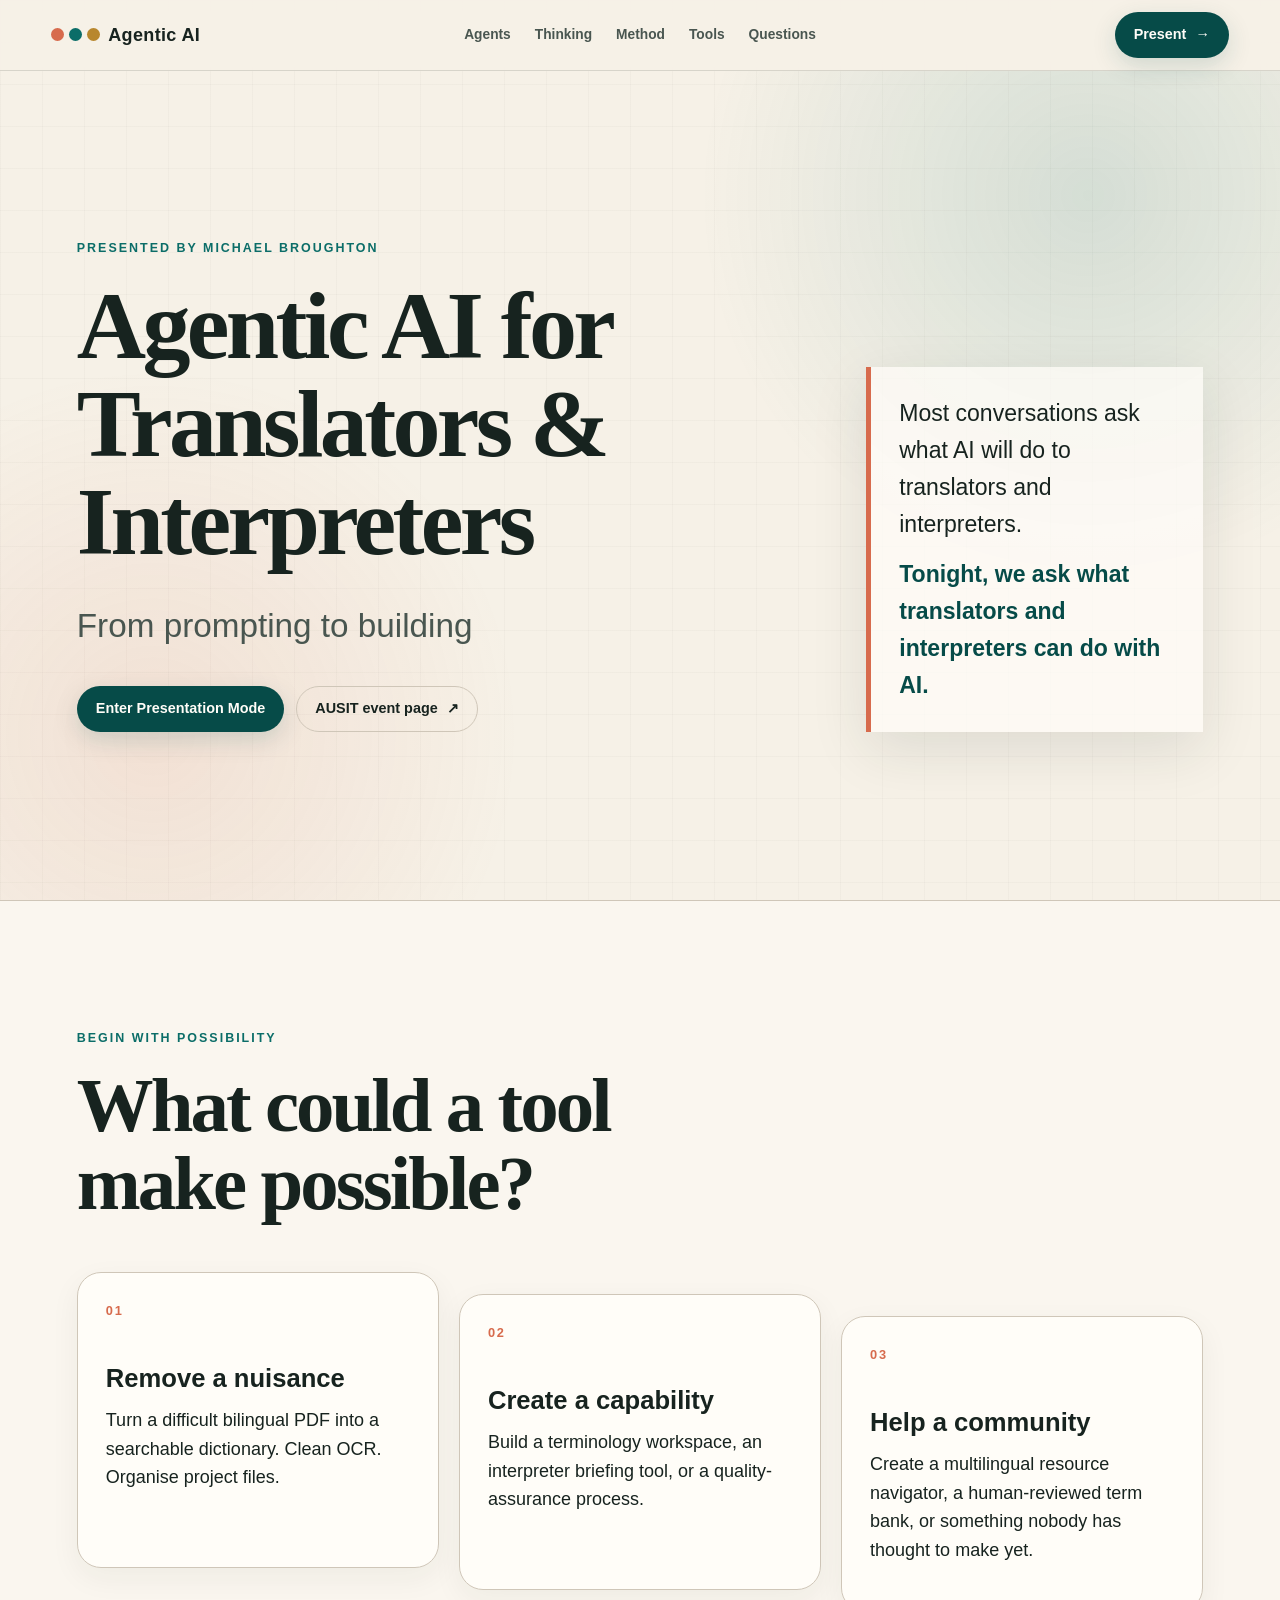
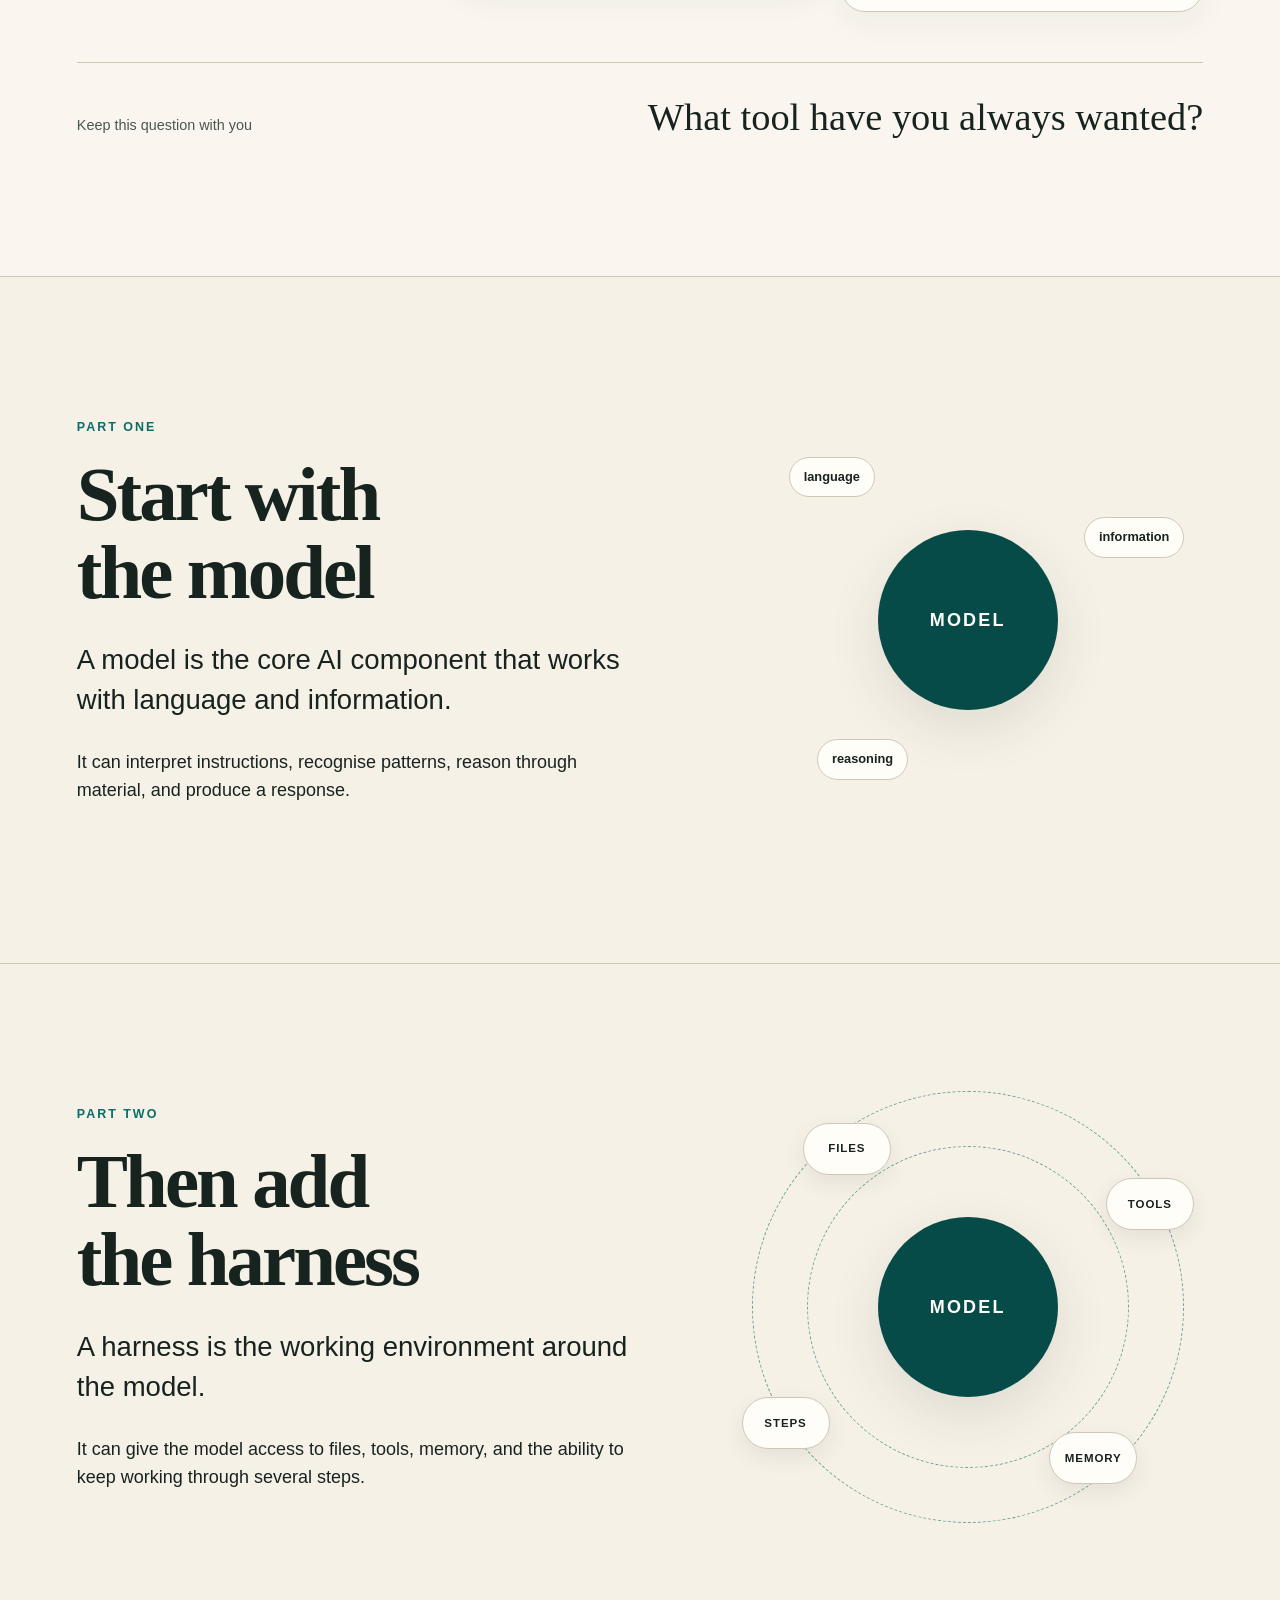
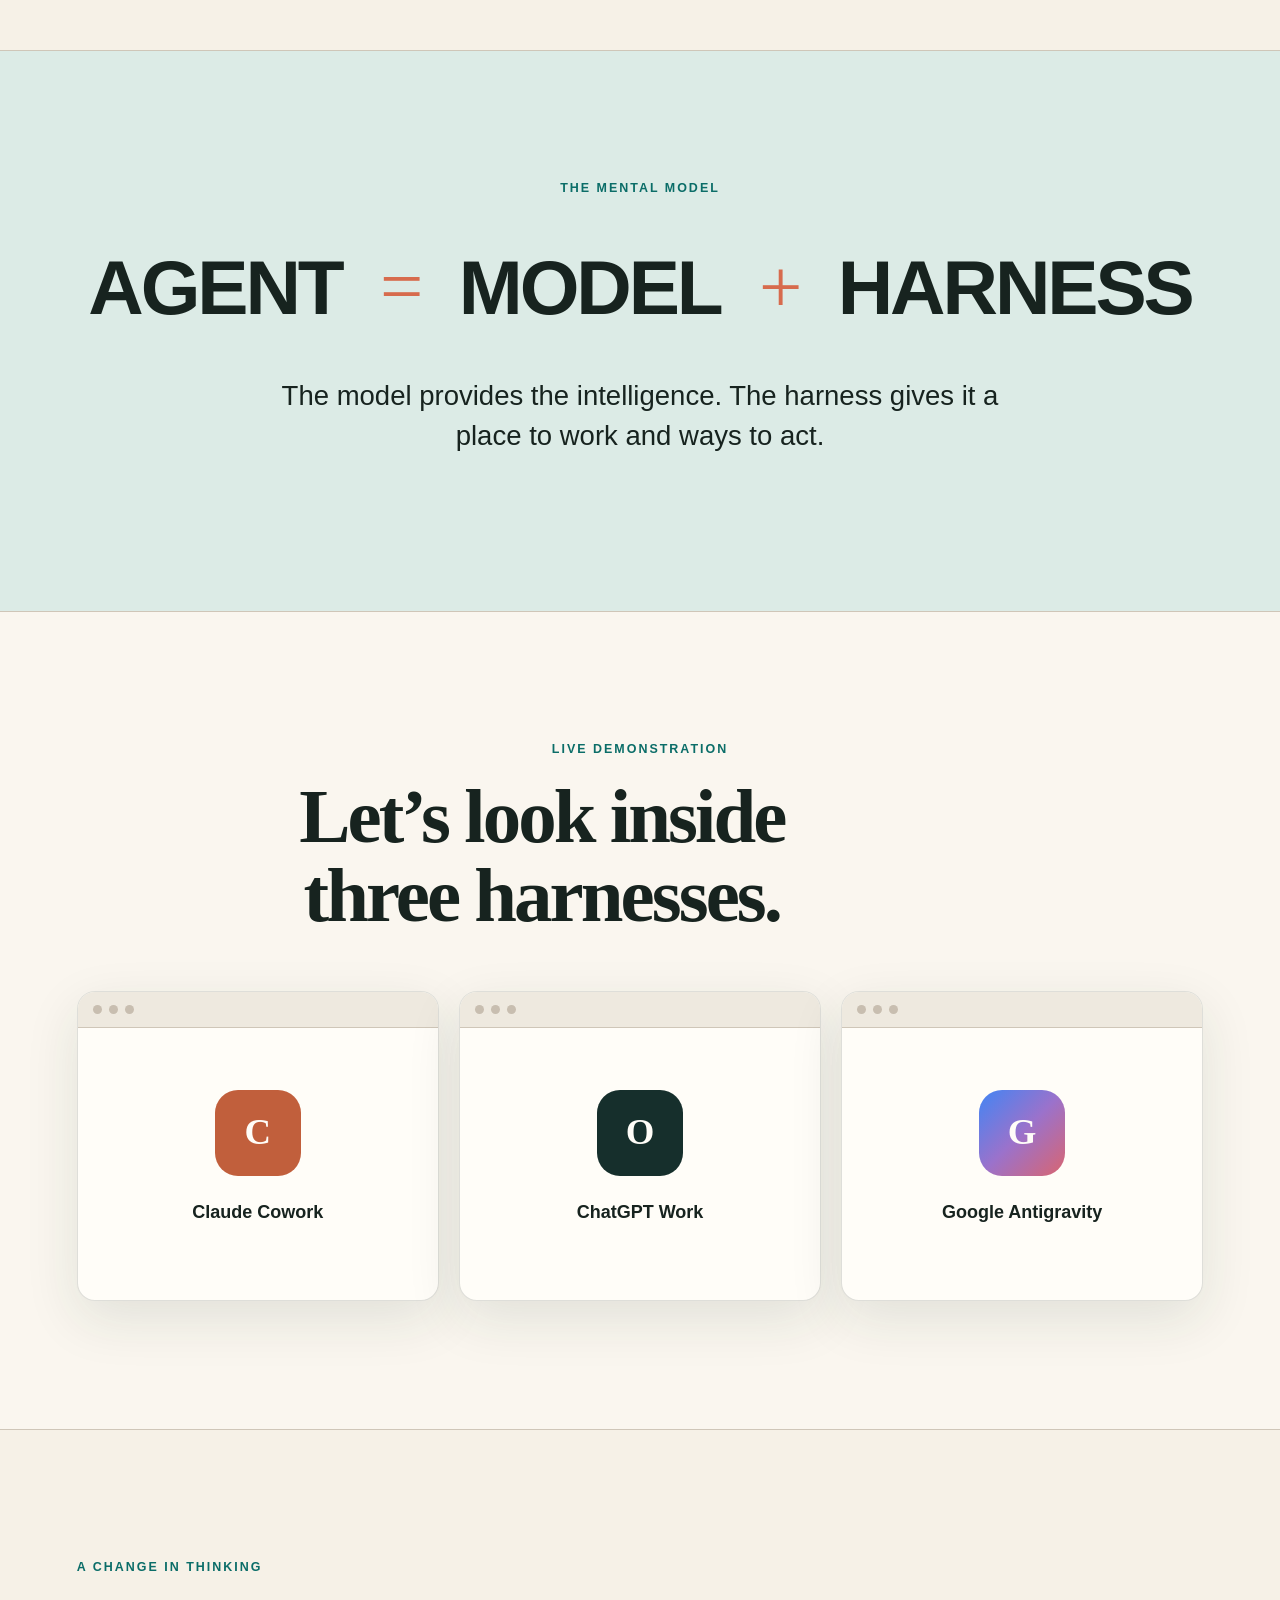
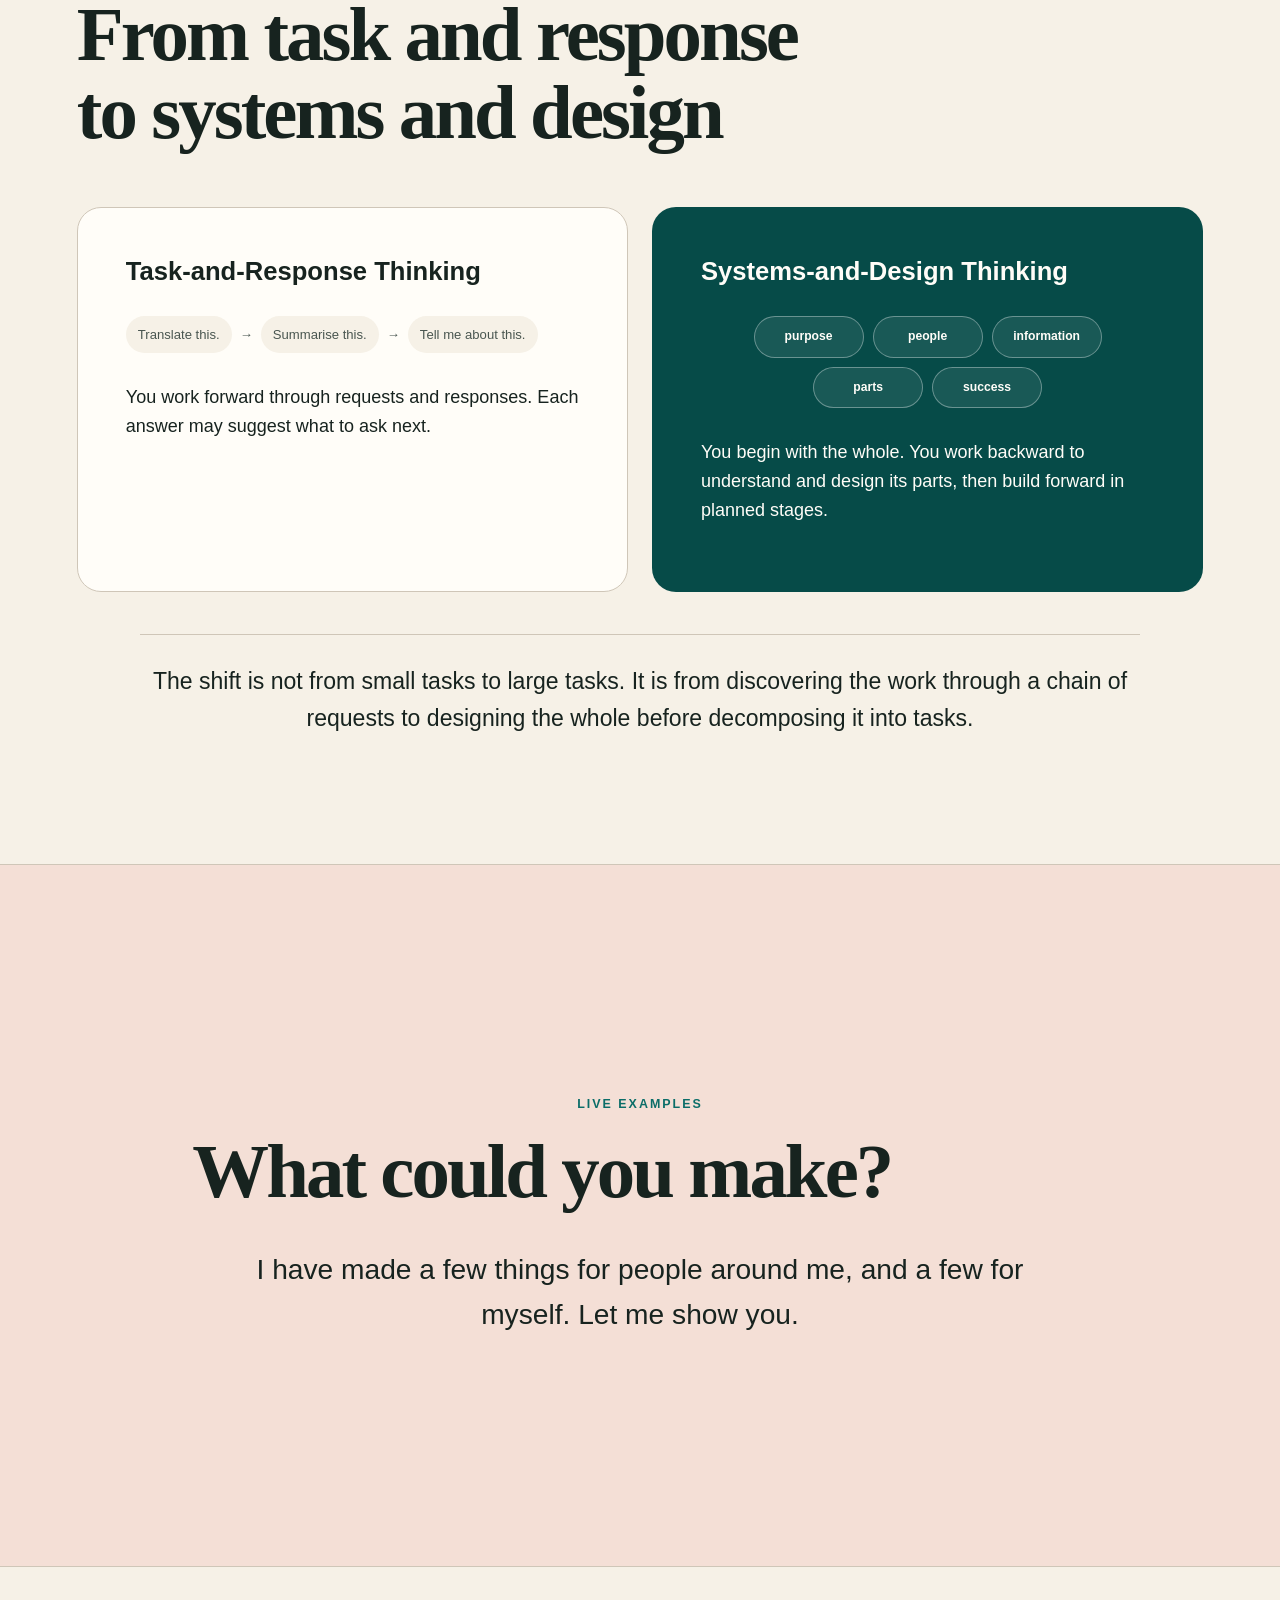
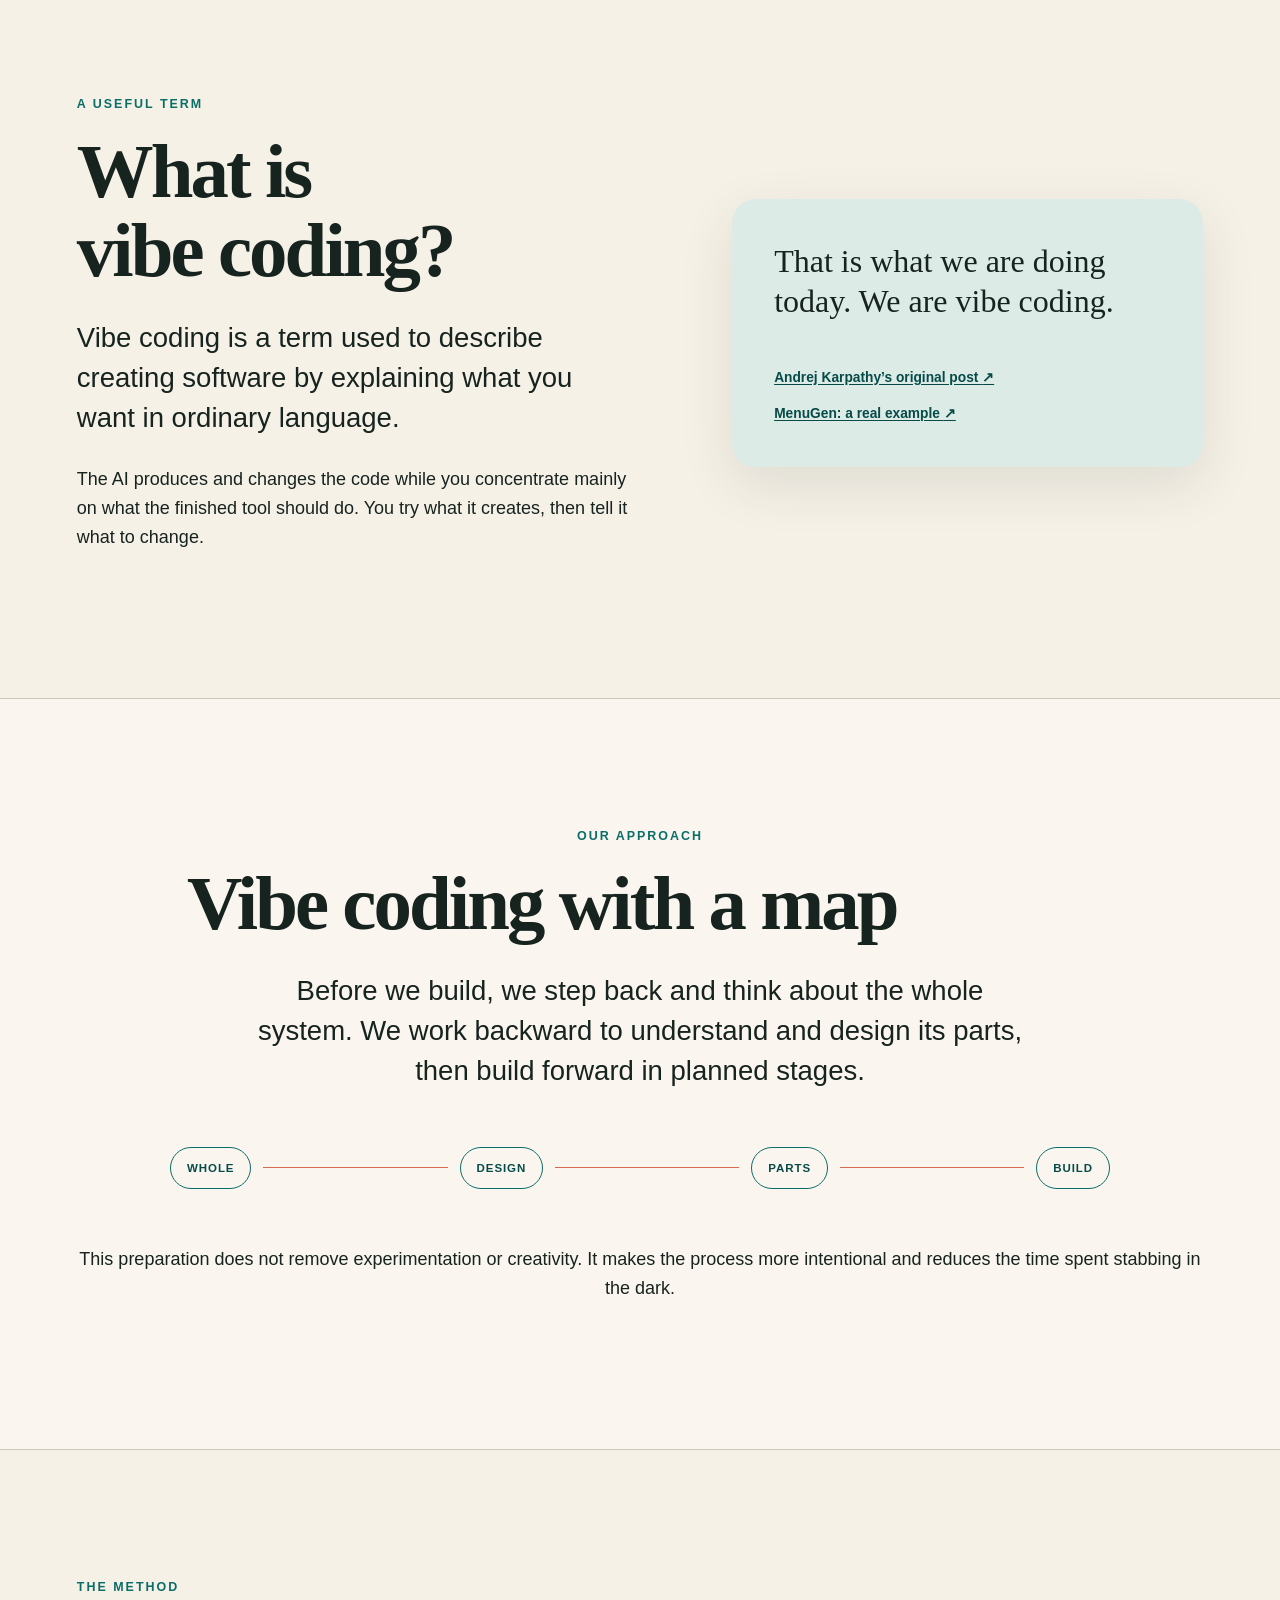
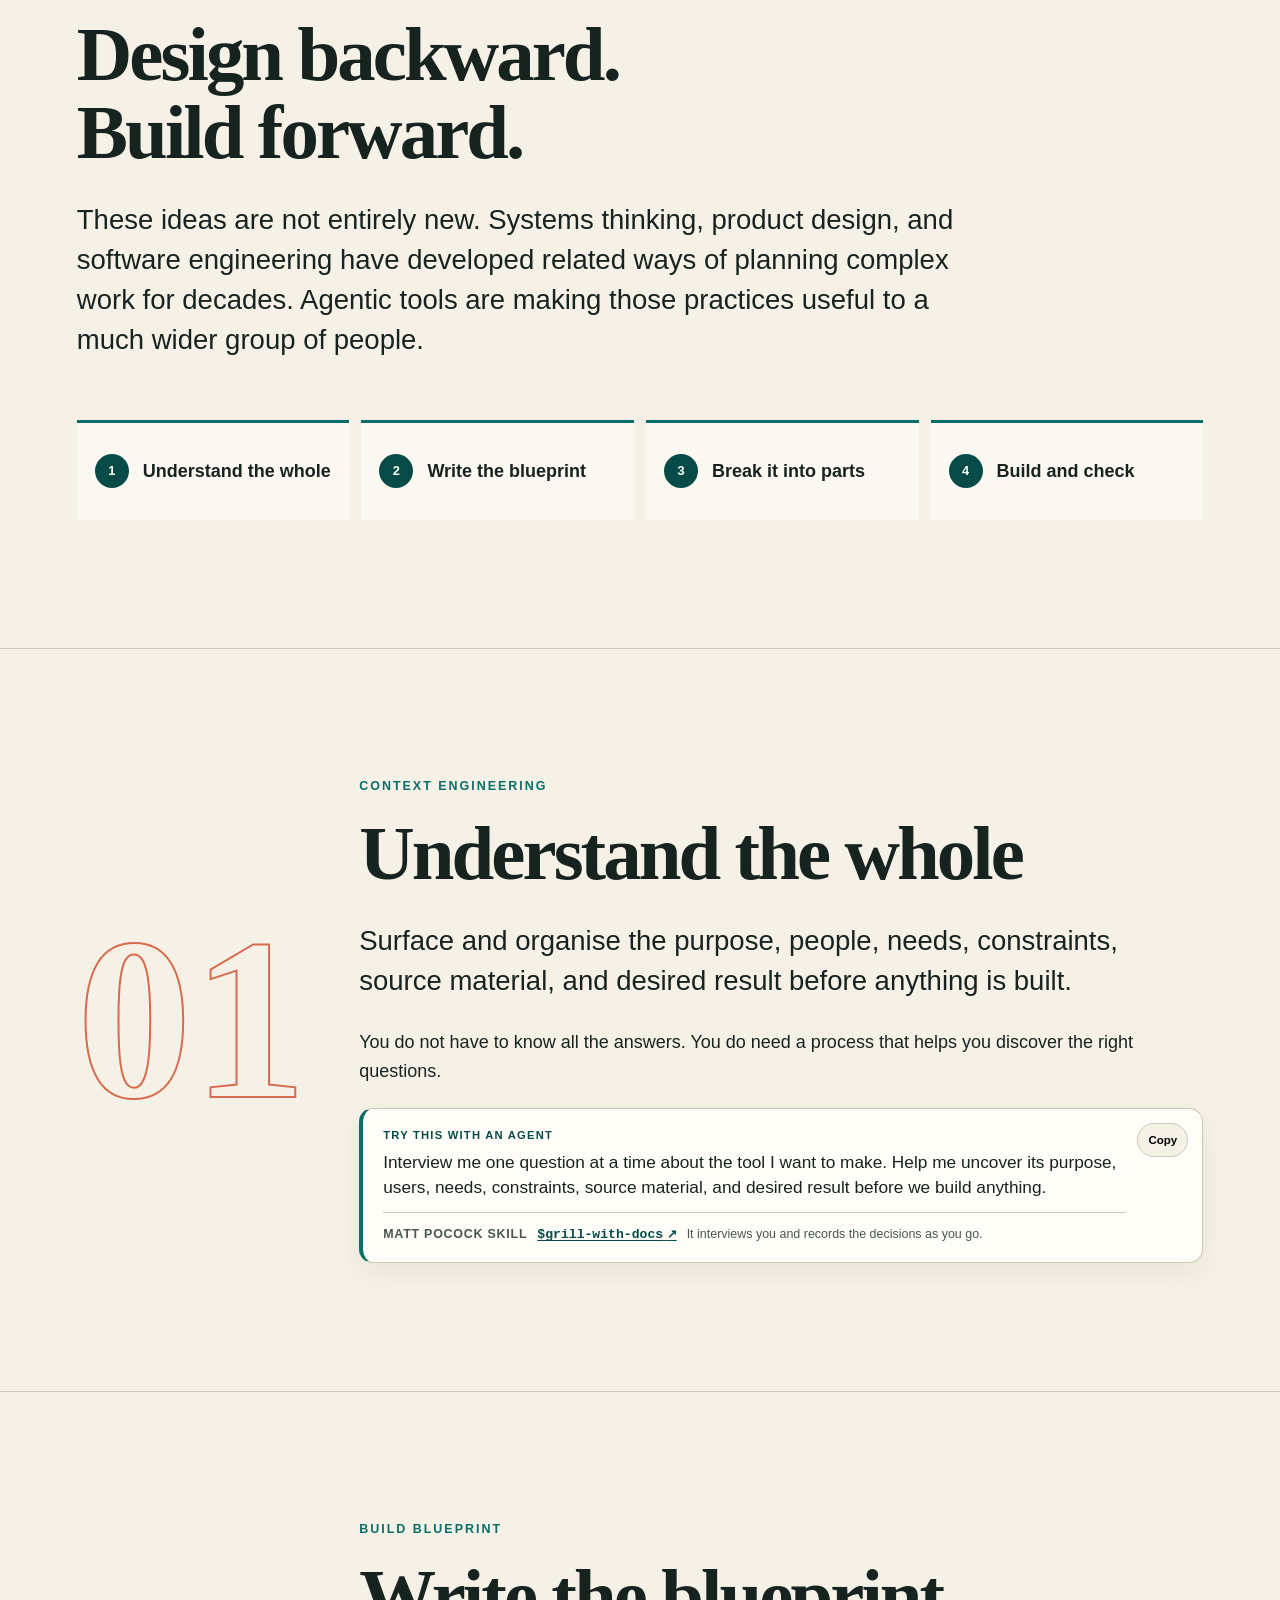
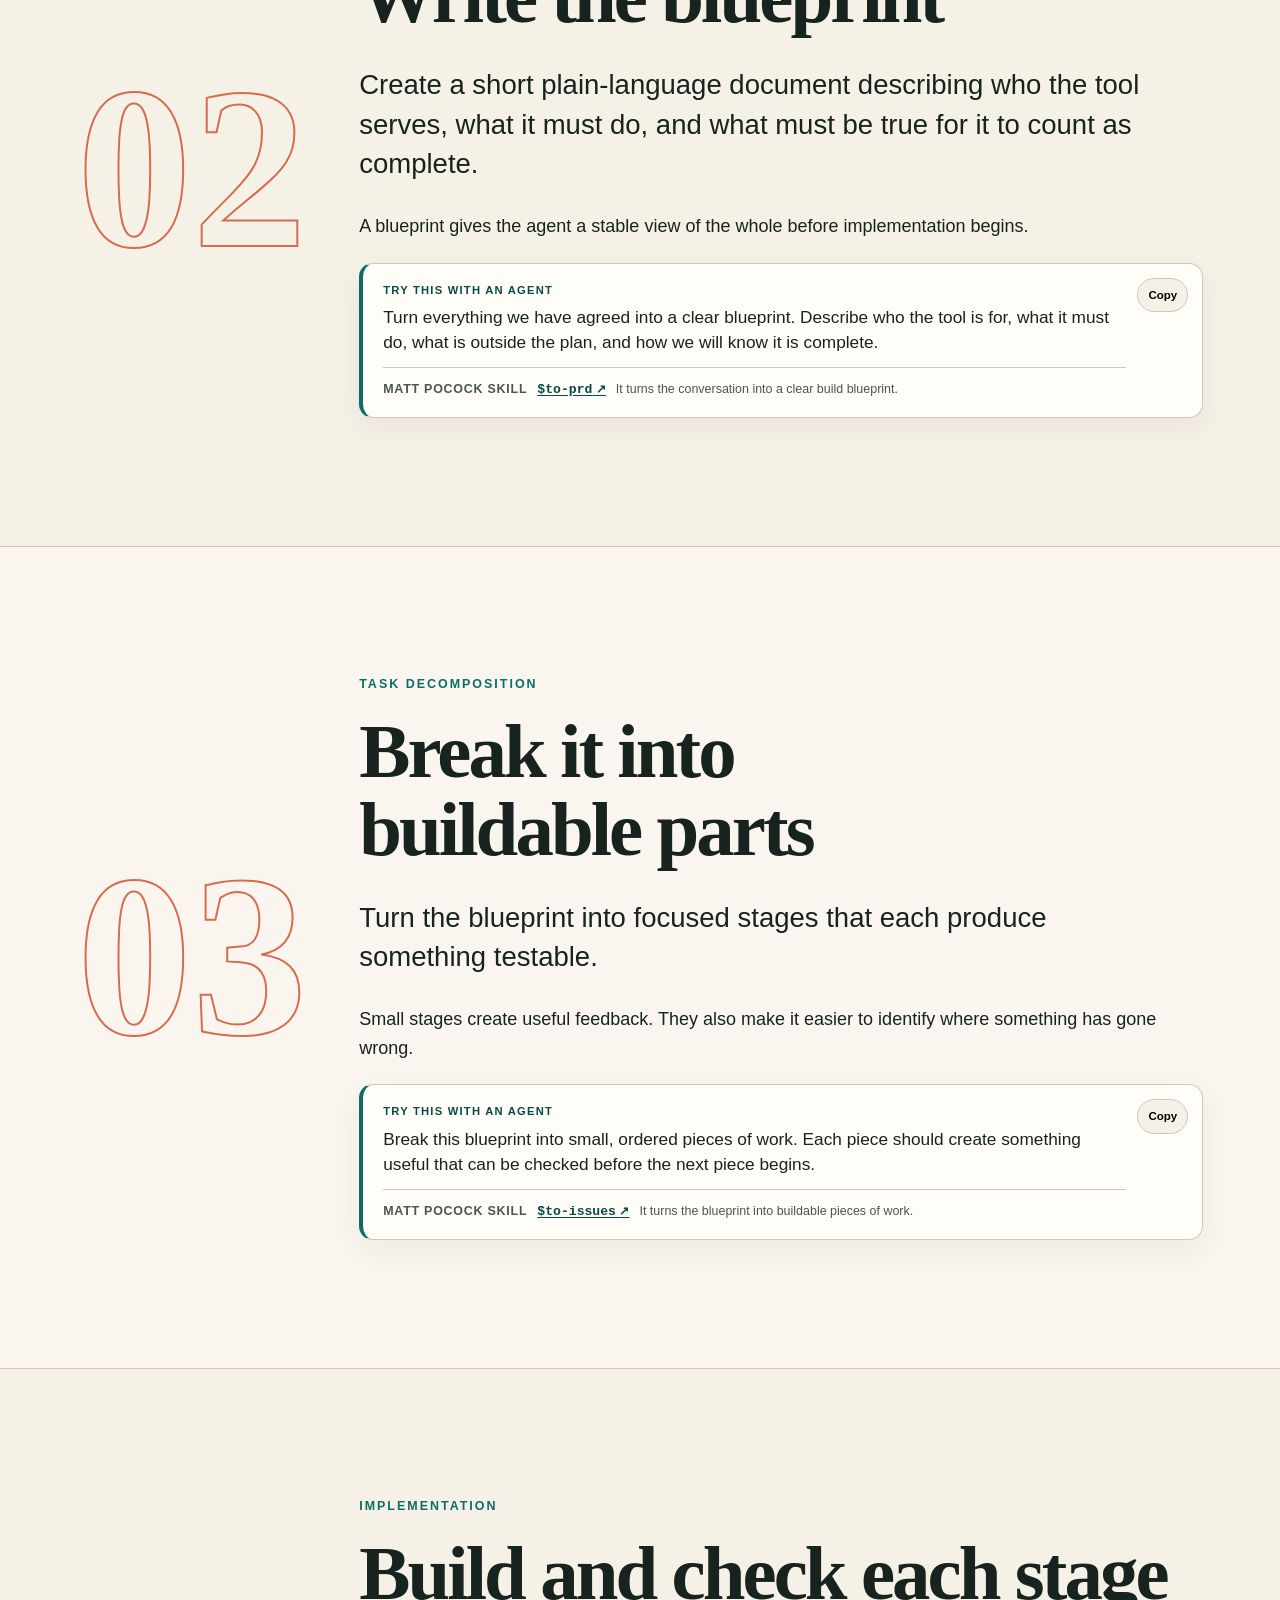
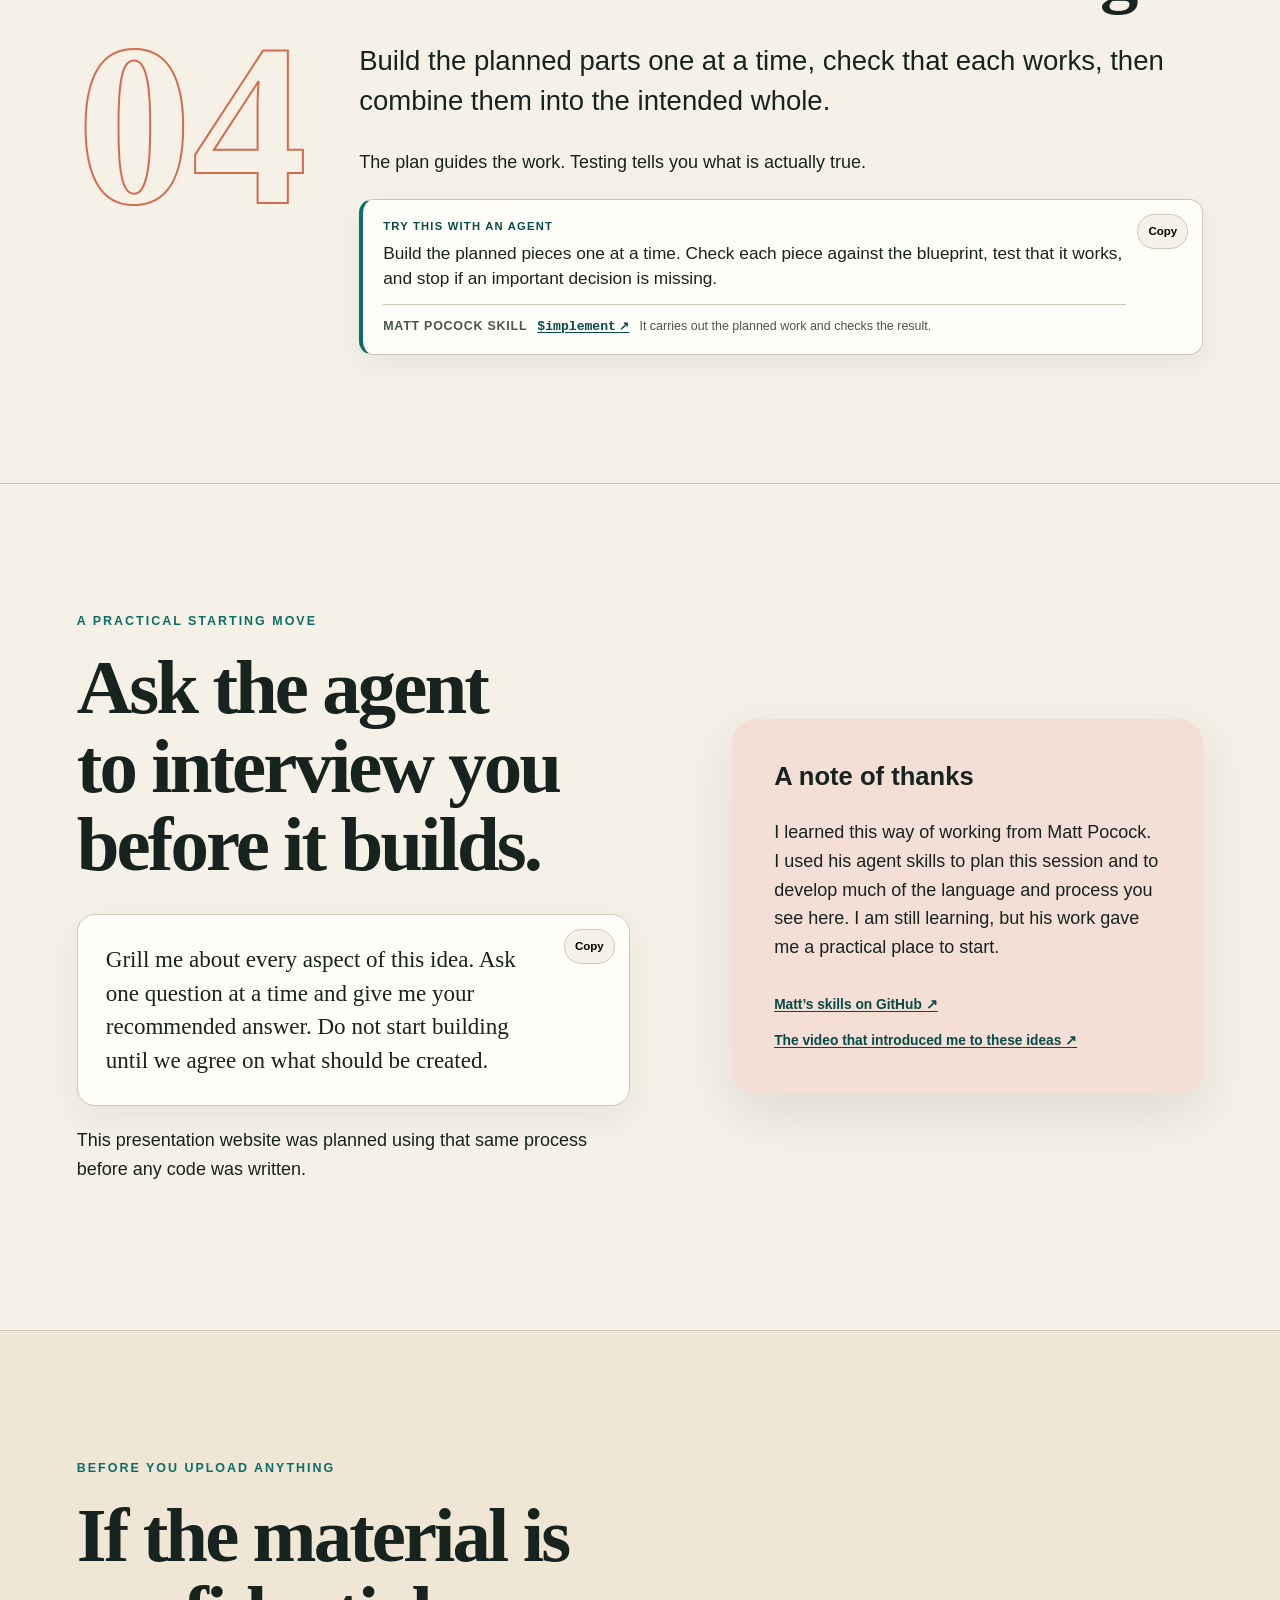
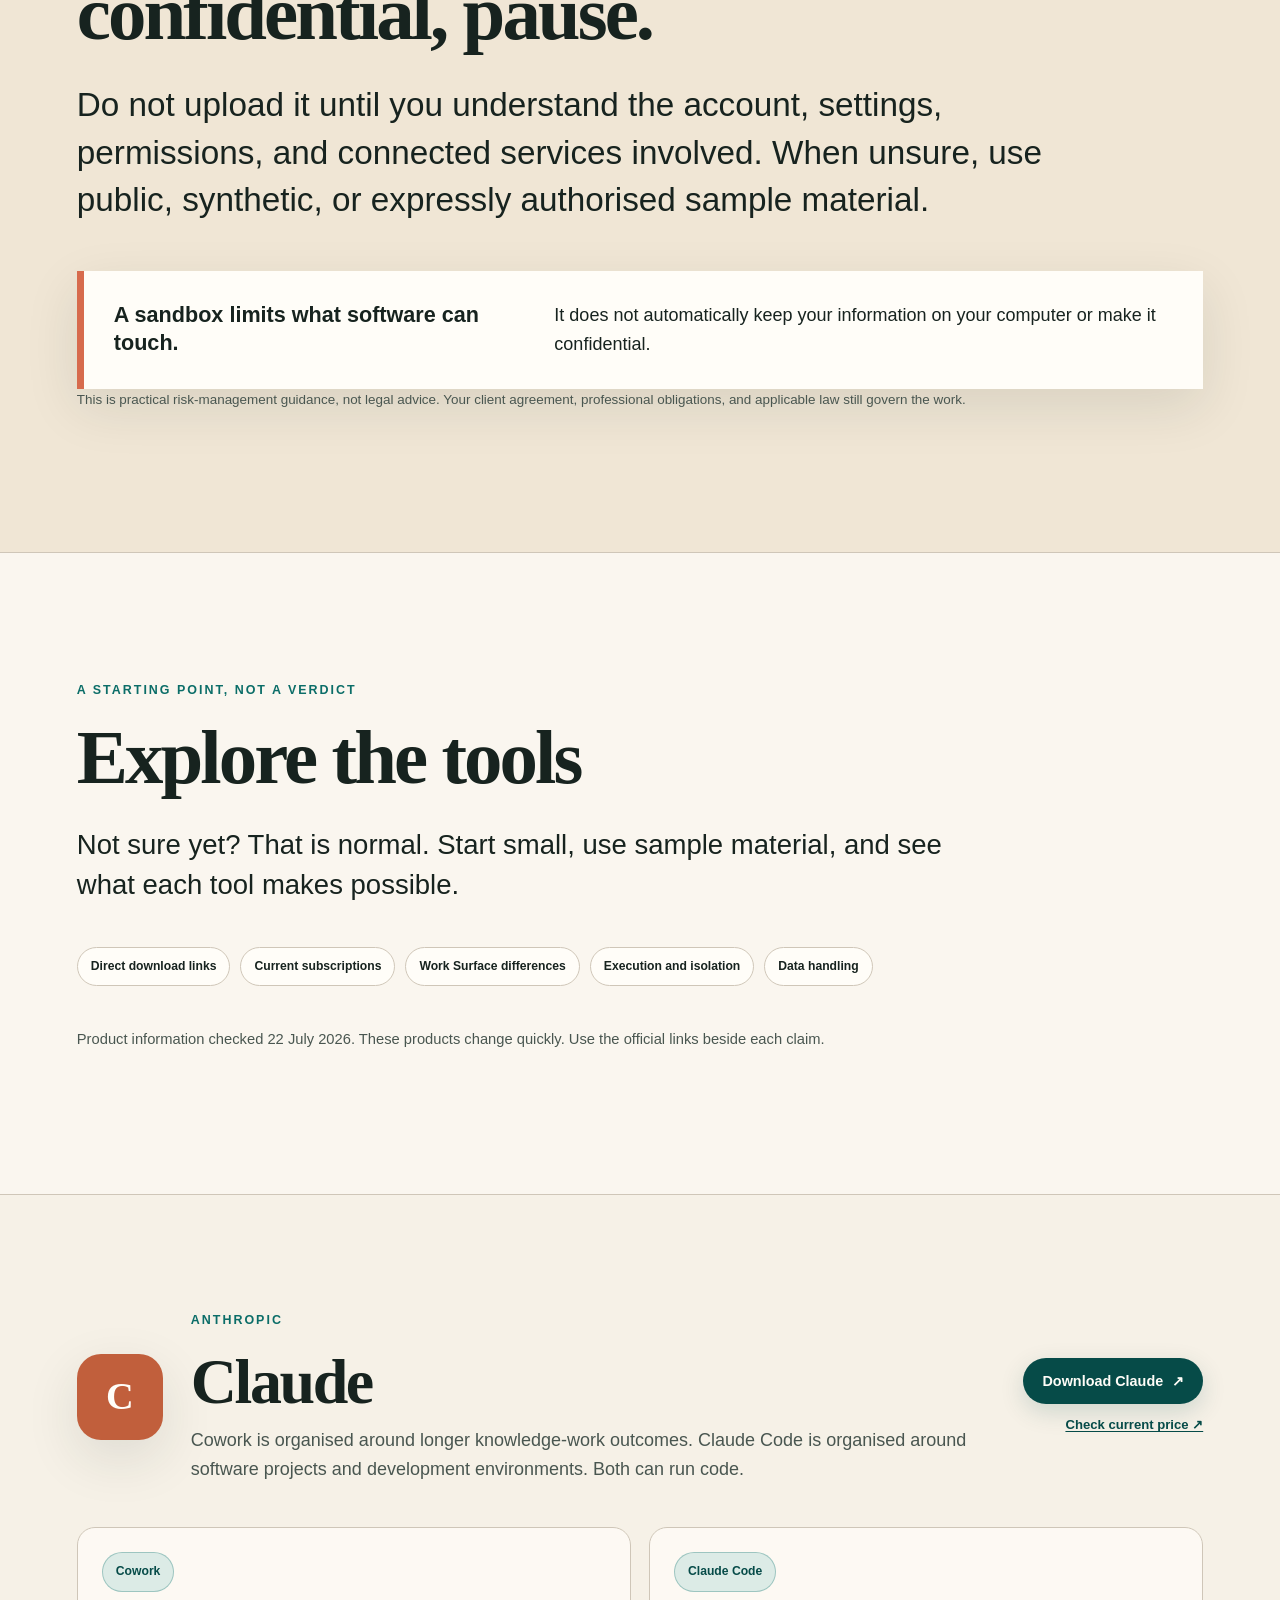
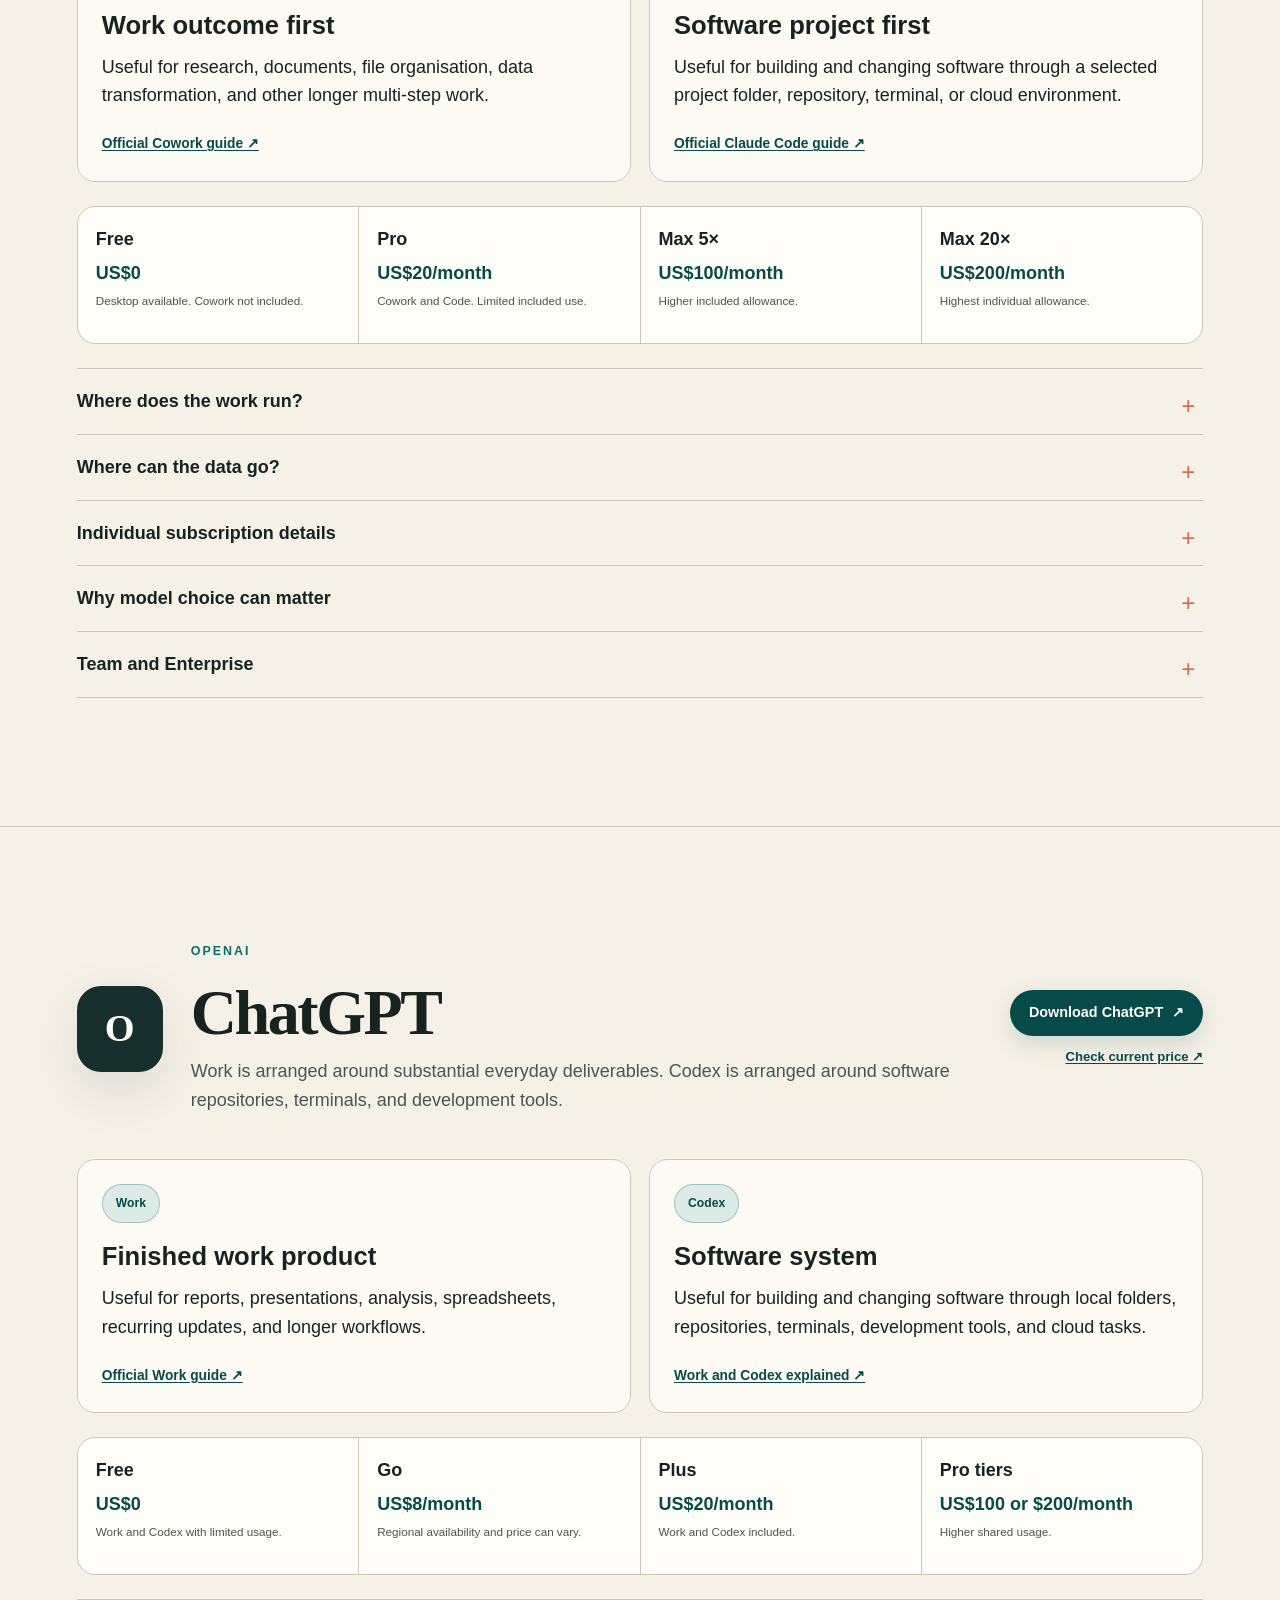
==== commit bbcd971f: "Add practical prompts to the method" ====
--- a/index.html
+++ b/index.html
@@ -246,6 +246,16 @@
           <h2>Understand the whole</h2>
           <p class="lead">Surface and organise the purpose, people, needs, constraints, source material, and desired result before anything is built.</p>
           <p>You do not have to know all the answers. You do need a process that helps you discover the right questions.</p>
+          <div class="method-prompt" data-agent-prompt>
+            <button class="copy-button" type="button" data-copy-prompt aria-label="Copy the understand-the-whole prompt">Copy</button>
+            <p class="method-prompt-label">Try this with an agent</p>
+            <p data-prompt-text>Interview me one question at a time about the tool I want to make. Help me uncover its purpose, users, needs, constraints, source material, and desired result before we build anything.</p>
+            <div class="method-skill">
+              <span>Matt Pocock skill</span>
+              <a href="https://github.com/mattpocock/skills" target="_blank" rel="noopener noreferrer"><code>$grill-with-docs</code> <span aria-hidden="true">↗</span></a>
+              <small>It interviews you and records the decisions as you go.</small>
+            </div>
+          </div>
         </div>
       </div>
     </article>
@@ -259,6 +269,16 @@
           <h2>Write the blueprint</h2>
           <p class="lead">Create a short plain-language document describing who the tool serves, what it must do, and what must be true for it to count as complete.</p>
           <p>A blueprint gives the agent a stable view of the whole before implementation begins.</p>
+          <div class="method-prompt" data-agent-prompt>
+            <button class="copy-button" type="button" data-copy-prompt aria-label="Copy the write-the-blueprint prompt">Copy</button>
+            <p class="method-prompt-label">Try this with an agent</p>
+            <p data-prompt-text>Turn everything we have agreed into a clear blueprint. Describe who the tool is for, what it must do, what is outside the plan, and how we will know it is complete.</p>
+            <div class="method-skill">
+              <span>Matt Pocock skill</span>
+              <a href="https://github.com/mattpocock/skills" target="_blank" rel="noopener noreferrer"><code>$to-prd</code> <span aria-hidden="true">↗</span></a>
+              <small>It turns the conversation into a clear build blueprint.</small>
+            </div>
+          </div>
         </div>
       </div>
     </article>
@@ -272,6 +292,16 @@
           <h2>Break it into buildable parts</h2>
           <p class="lead">Turn the blueprint into focused stages that each produce something testable.</p>
           <p>Small stages create useful feedback. They also make it easier to identify where something has gone wrong.</p>
+          <div class="method-prompt" data-agent-prompt>
+            <button class="copy-button" type="button" data-copy-prompt aria-label="Copy the break-it-into-parts prompt">Copy</button>
+            <p class="method-prompt-label">Try this with an agent</p>
+            <p data-prompt-text>Break this blueprint into small, ordered pieces of work. Each piece should create something useful that can be checked before the next piece begins.</p>
+            <div class="method-skill">
+              <span>Matt Pocock skill</span>
+              <a href="https://github.com/mattpocock/skills" target="_blank" rel="noopener noreferrer"><code>$to-issues</code> <span aria-hidden="true">↗</span></a>
+              <small>It turns the blueprint into buildable pieces of work.</small>
+            </div>
+          </div>
         </div>
       </div>
     </article>
@@ -285,6 +315,16 @@
           <h2>Build and check each stage</h2>
           <p class="lead">Build the planned parts one at a time, check that each works, then combine them into the intended whole.</p>
           <p>The plan guides the work. Testing tells you what is actually true.</p>
+          <div class="method-prompt" data-agent-prompt>
+            <button class="copy-button" type="button" data-copy-prompt aria-label="Copy the build-and-check prompt">Copy</button>
+            <p class="method-prompt-label">Try this with an agent</p>
+            <p data-prompt-text>Build the planned pieces one at a time. Check each piece against the blueprint, test that it works, and stop if an important decision is missing.</p>
+            <div class="method-skill">
+              <span>Matt Pocock skill</span>
+              <a href="https://github.com/mattpocock/skills" target="_blank" rel="noopener noreferrer"><code>$implement</code> <span aria-hidden="true">↗</span></a>
+              <small>It carries out the planned work and checks the result.</small>
+            </div>
+          </div>
         </div>
       </div>
     </article>
@@ -295,9 +335,9 @@
         <div>
           <p class="eyebrow">A practical starting move</p>
           <h2>Ask the agent to interview you before it builds.</h2>
-          <div class="prompt-card">
+          <div class="prompt-card" data-agent-prompt>
             <button class="copy-button" type="button" data-copy-prompt aria-label="Copy the grill-me prompt">Copy</button>
-            <p id="grill-prompt">Grill me about every aspect of this idea. Ask one question at a time and give me your recommended answer. Do not start building until we agree on what should be created.</p>
+            <p id="grill-prompt" data-prompt-text>Grill me about every aspect of this idea. Ask one question at a time and give me your recommended answer. Do not start building until we agree on what should be created.</p>
           </div>
           <p>This presentation website was planned using that same process before any code was written.</p>
         </div>
--- a/styles.css
+++ b/styles.css
@@ -692,6 +692,66 @@
   -webkit-text-stroke: 2px var(--coral);
 }
 
+.method-prompt {
+  position: relative;
+  margin-top: 22px;
+  padding: 18px 76px 17px 20px;
+  border: 1px solid var(--line);
+  border-left: 4px solid var(--teal);
+  border-radius: 14px;
+  background: var(--white);
+  box-shadow: 0 10px 28px rgba(31, 42, 37, 0.06);
+}
+
+.method-prompt > p {
+  max-width: 900px;
+  margin: 0;
+  font-size: clamp(0.96rem, 1.35vw, 1.08rem);
+  line-height: 1.45;
+}
+
+.method-prompt .method-prompt-label {
+  margin-bottom: 7px;
+  color: var(--teal-deep);
+  font-size: 0.7rem;
+  font-weight: 900;
+  letter-spacing: 0.11em;
+  text-transform: uppercase;
+}
+
+.method-skill {
+  display: flex;
+  align-items: baseline;
+  flex-wrap: wrap;
+  gap: 6px 10px;
+  margin-top: 12px;
+  padding-top: 11px;
+  border-top: 1px solid var(--line);
+  font-size: 0.78rem;
+}
+
+.method-skill > span {
+  color: var(--ink-soft);
+  font-weight: 800;
+  text-transform: uppercase;
+  letter-spacing: 0.06em;
+}
+
+.method-skill a {
+  color: var(--teal-deep);
+  font-weight: 900;
+}
+
+.method-skill code {
+  font-family: "SFMono-Regular", Consolas, "Liberation Mono", monospace;
+  font-size: 0.82rem;
+}
+
+.method-skill small {
+  color: var(--ink-soft);
+  font-size: 0.78rem;
+}
+
 .prompt-card {
   position: relative;
   margin: 30px 0 20px;
@@ -1124,6 +1184,20 @@
   font-size: clamp(2.8rem, 4.5vw, 5rem);
 }
 
+body.presentation-mode .method-beat h2 {
+  font-size: clamp(2.8rem, 4.6vw, 5.2rem);
+}
+
+body.presentation-mode .method-prompt {
+  margin-top: 16px;
+  padding: 16px 18px;
+}
+
+body.presentation-mode .method-skill {
+  margin-top: 9px;
+  padding-top: 9px;
+}
+
 body.presentation-mode .surface-pair,
 body.presentation-mode .antigravity-overview {
   margin-bottom: 14px;
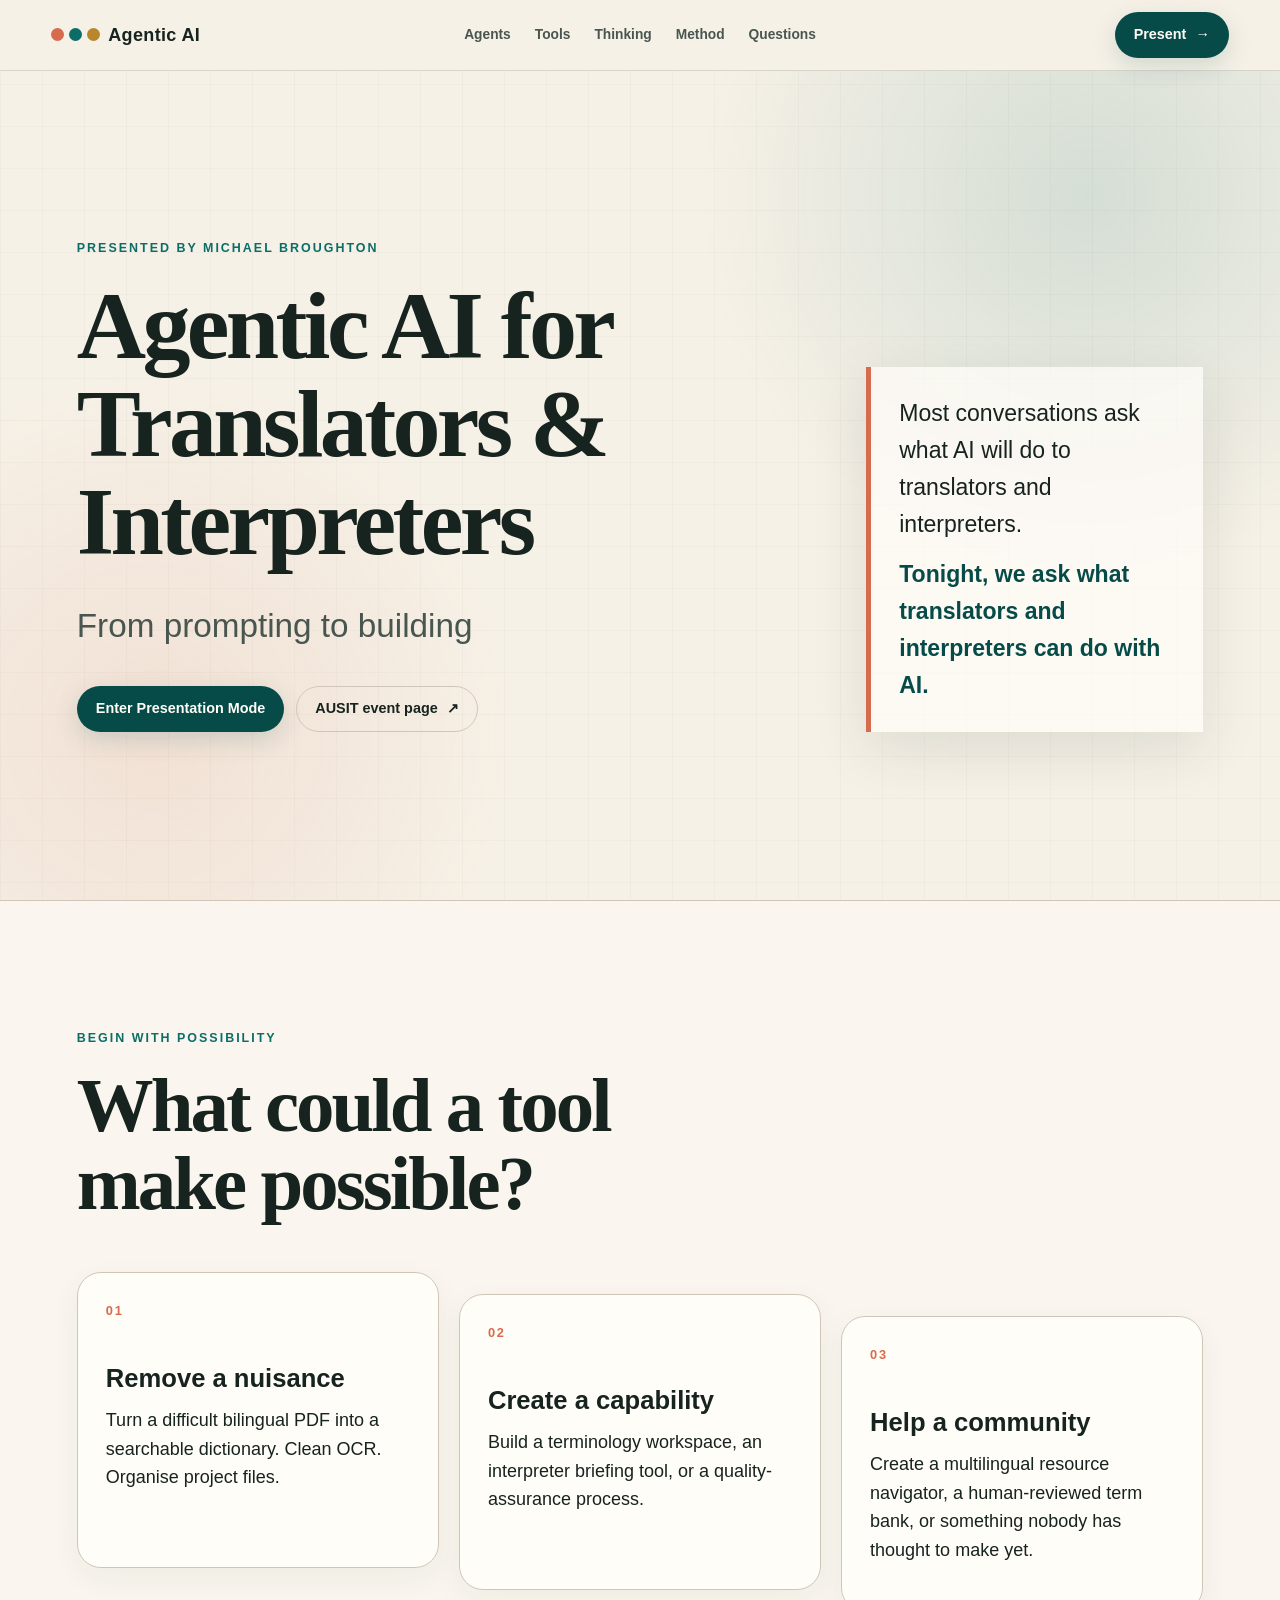
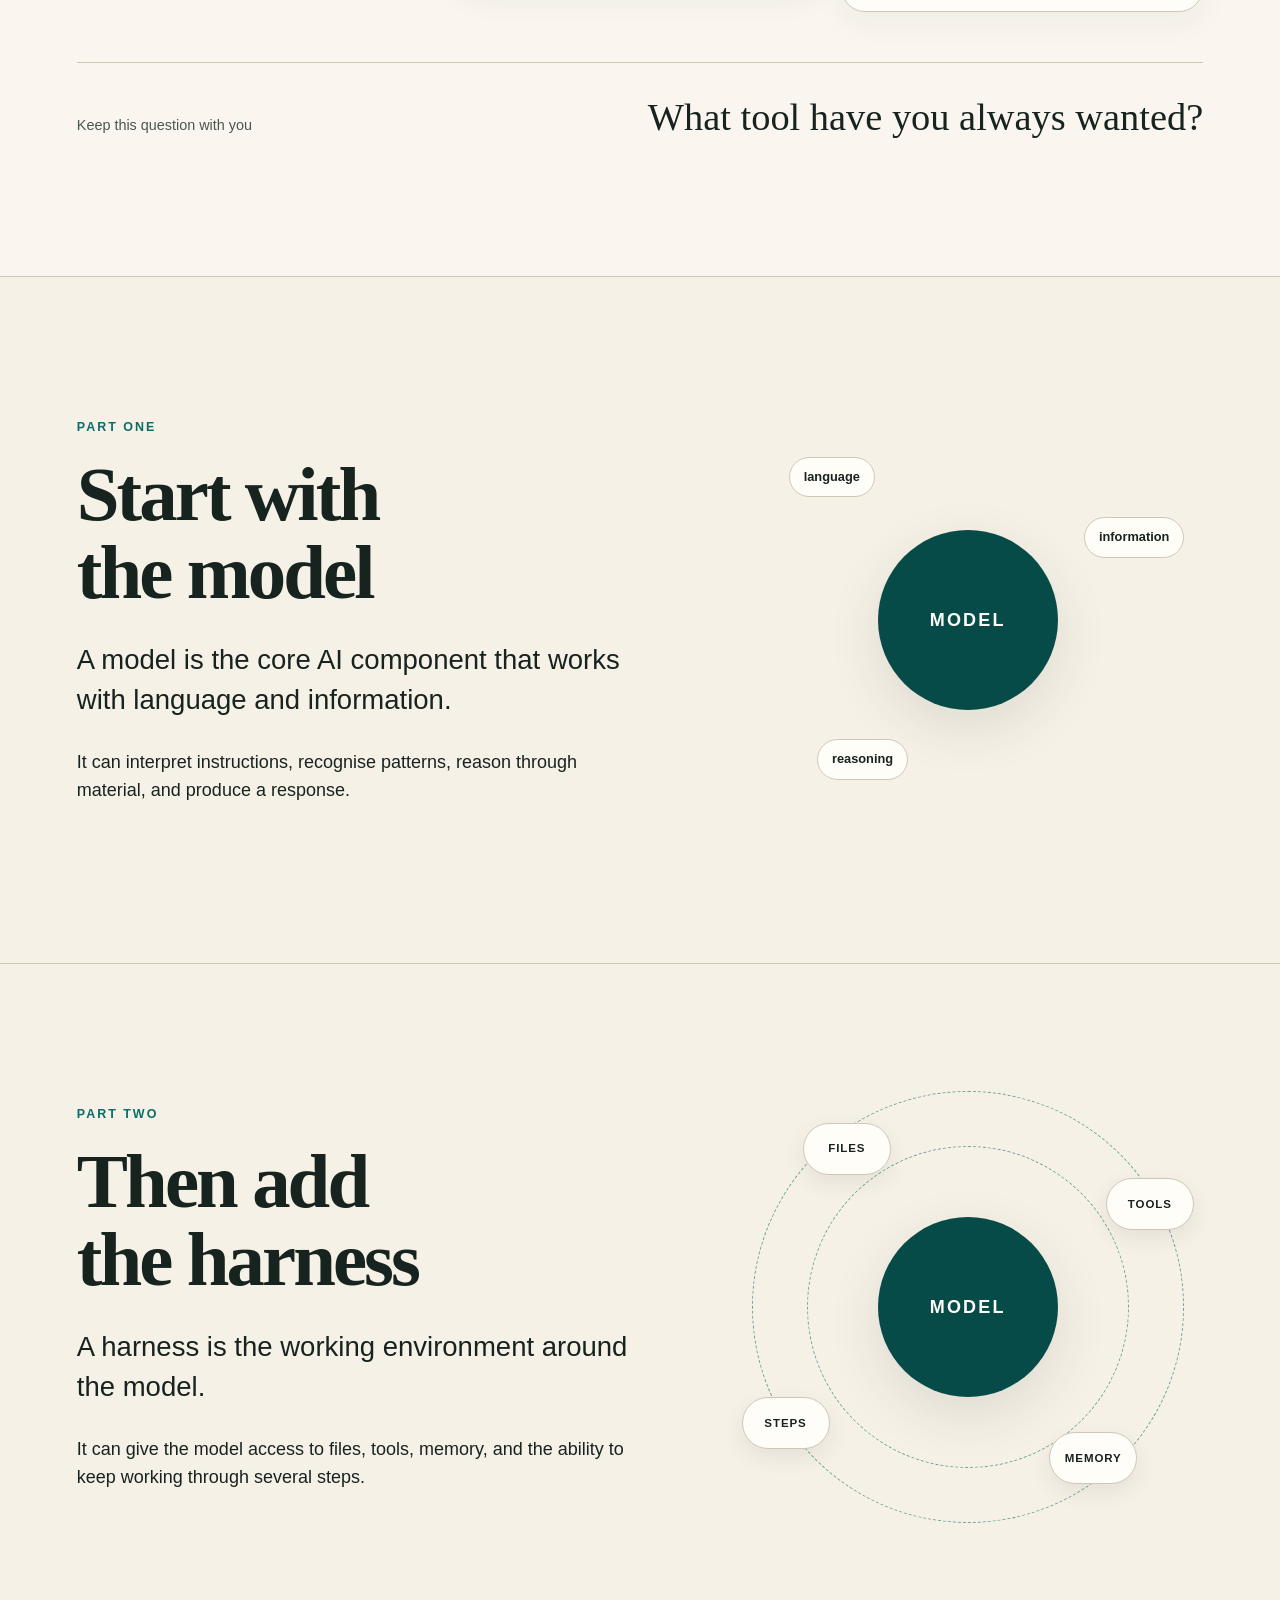
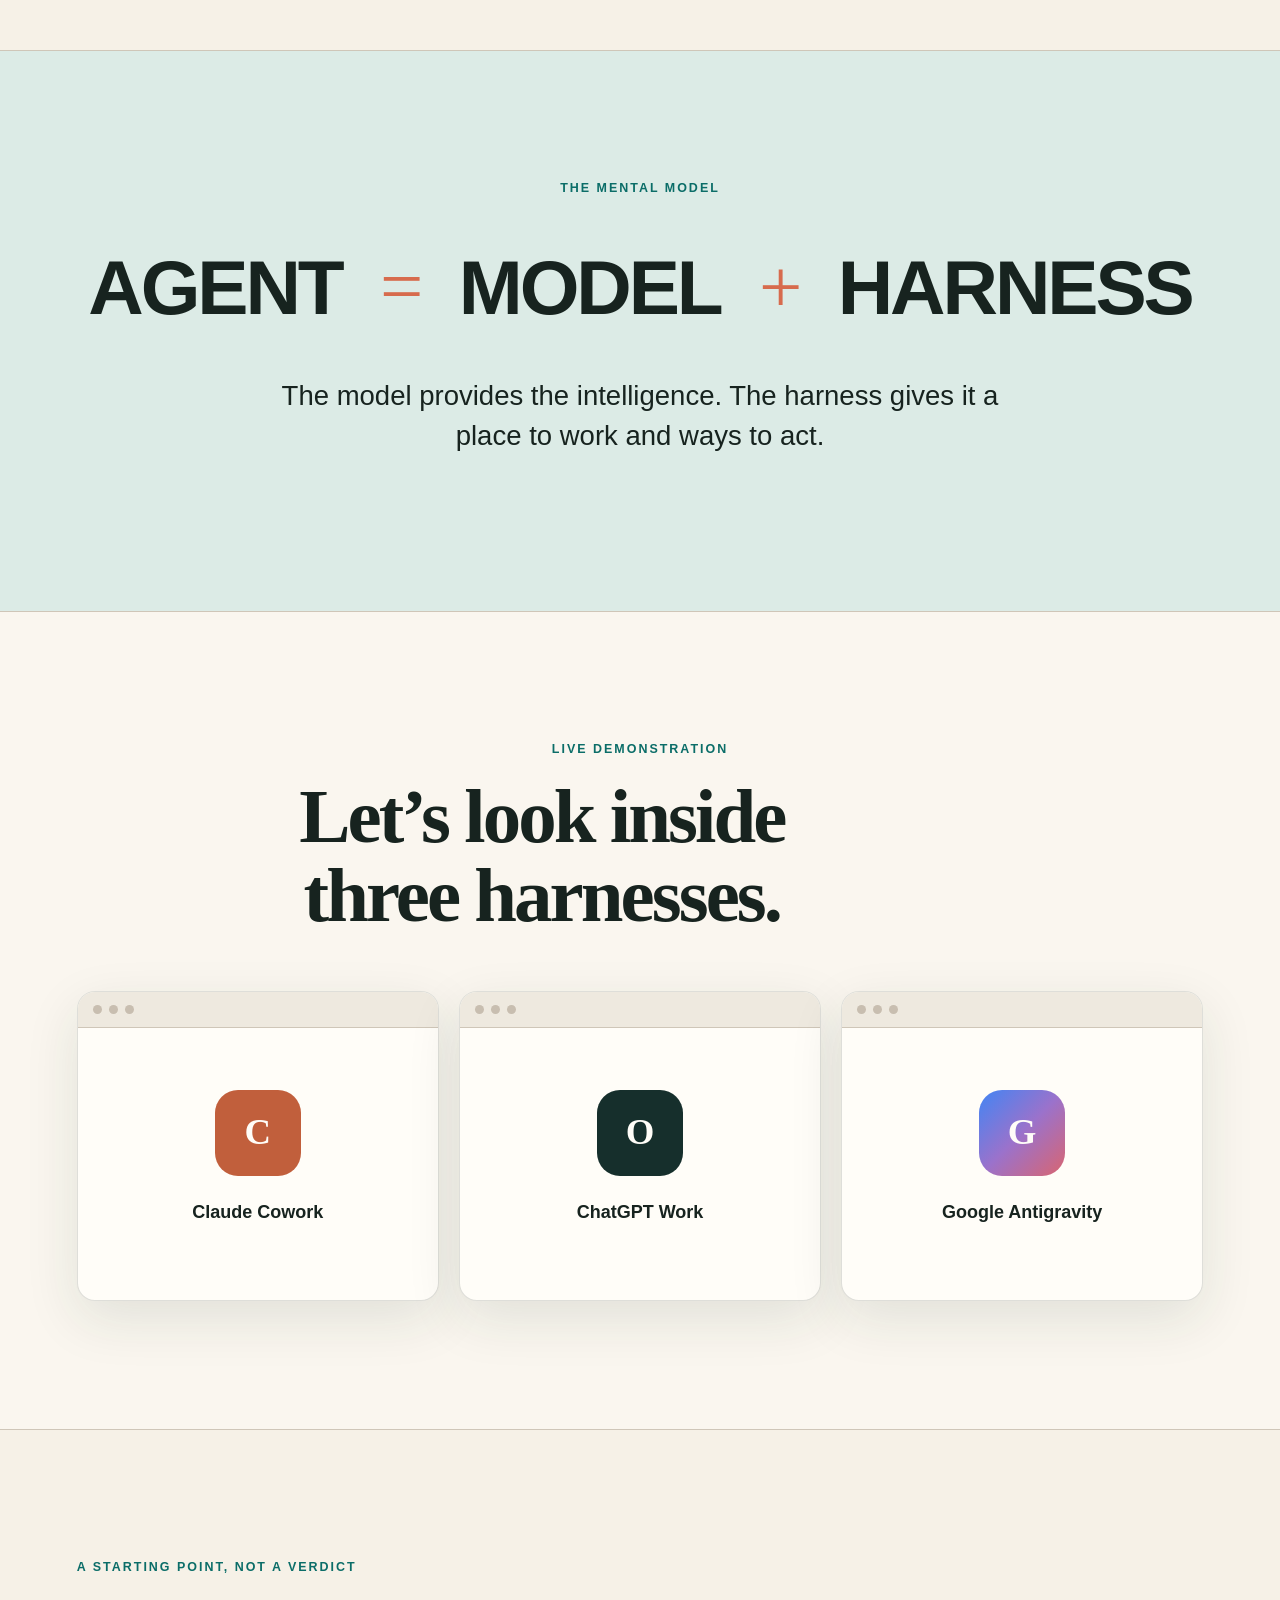
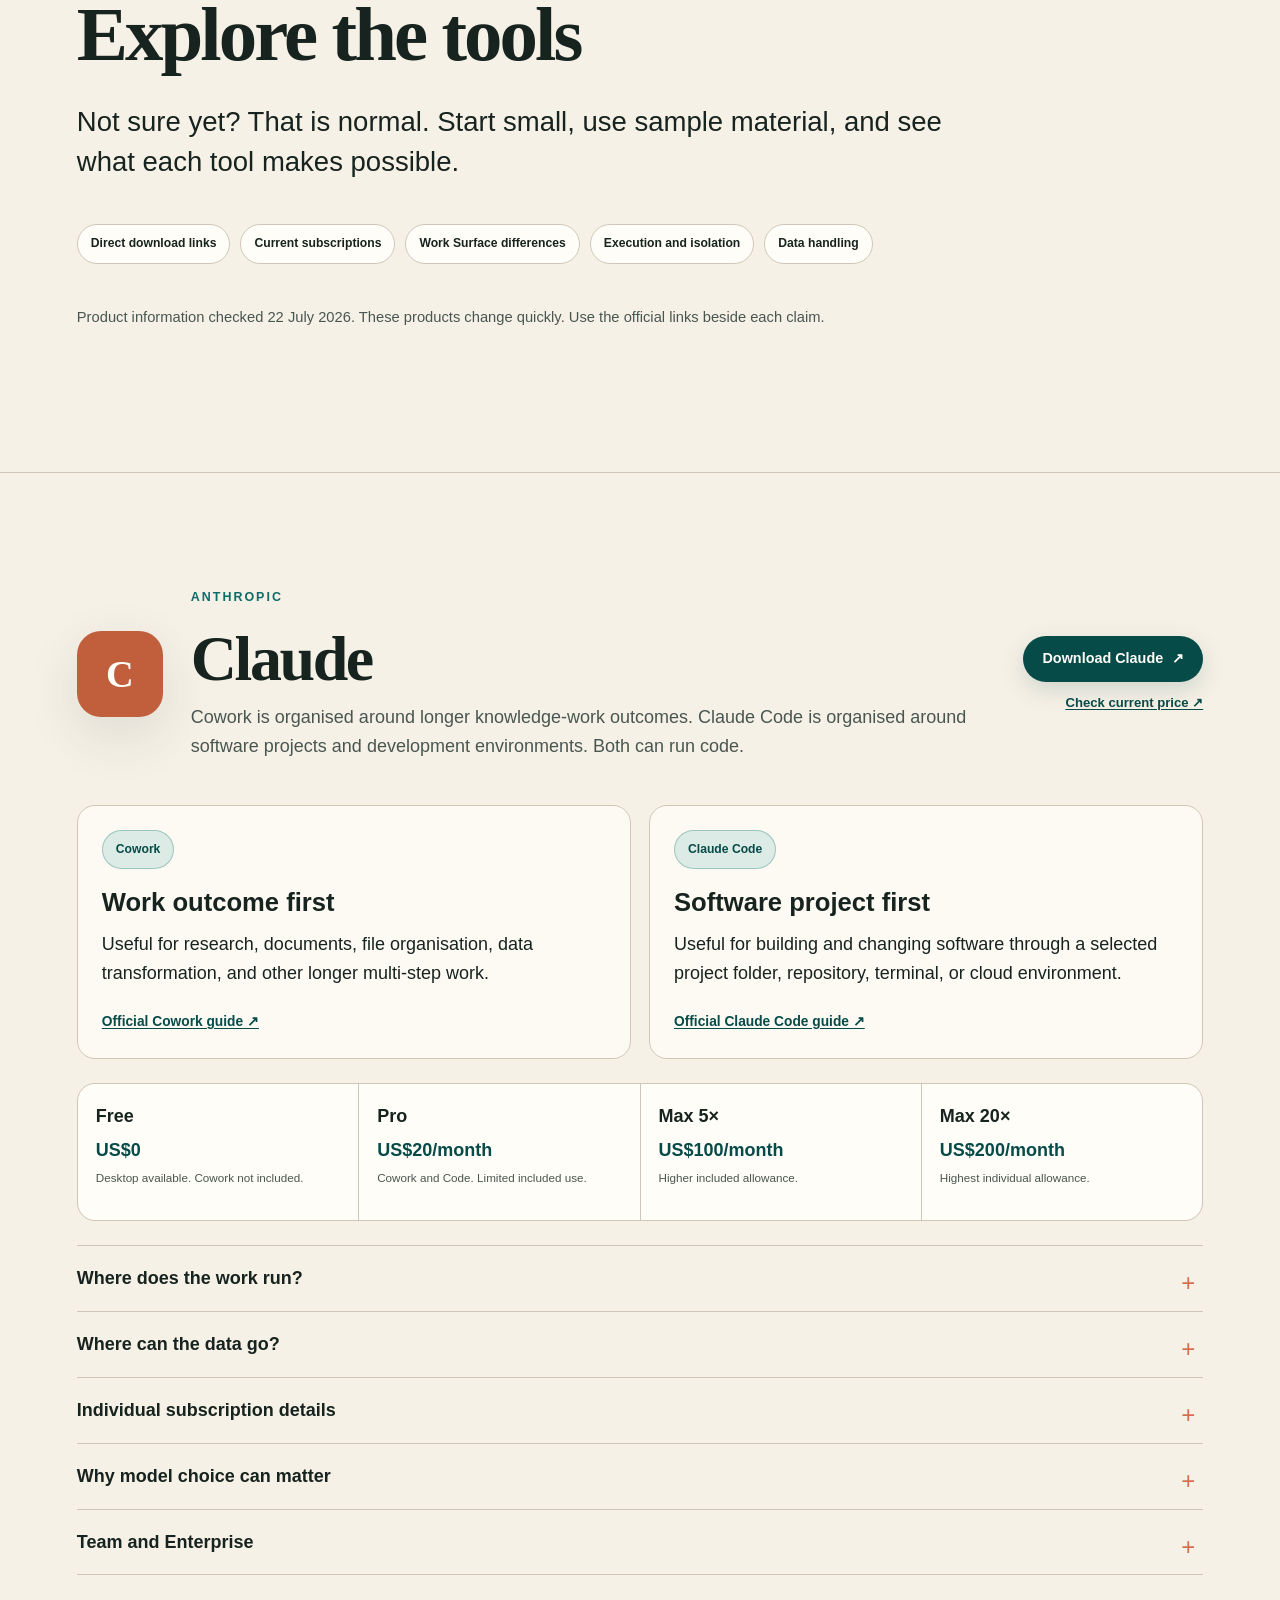
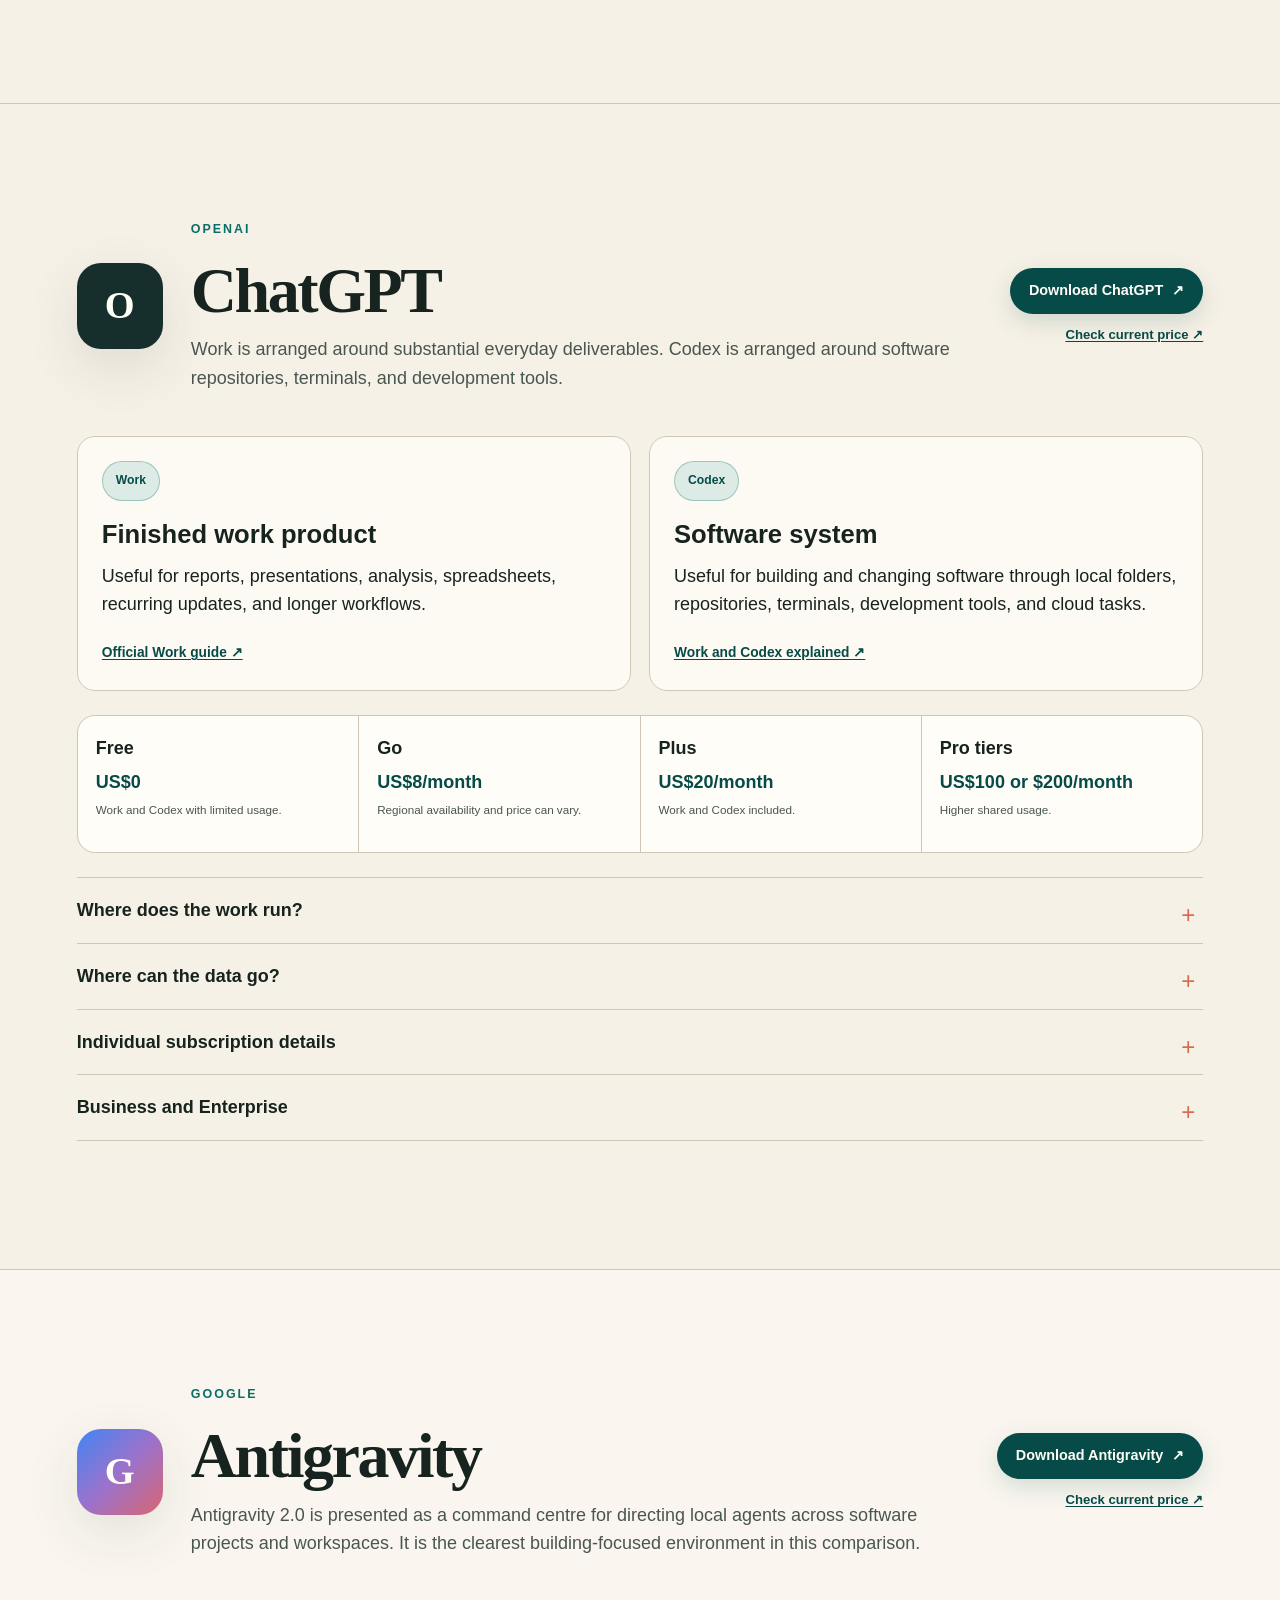
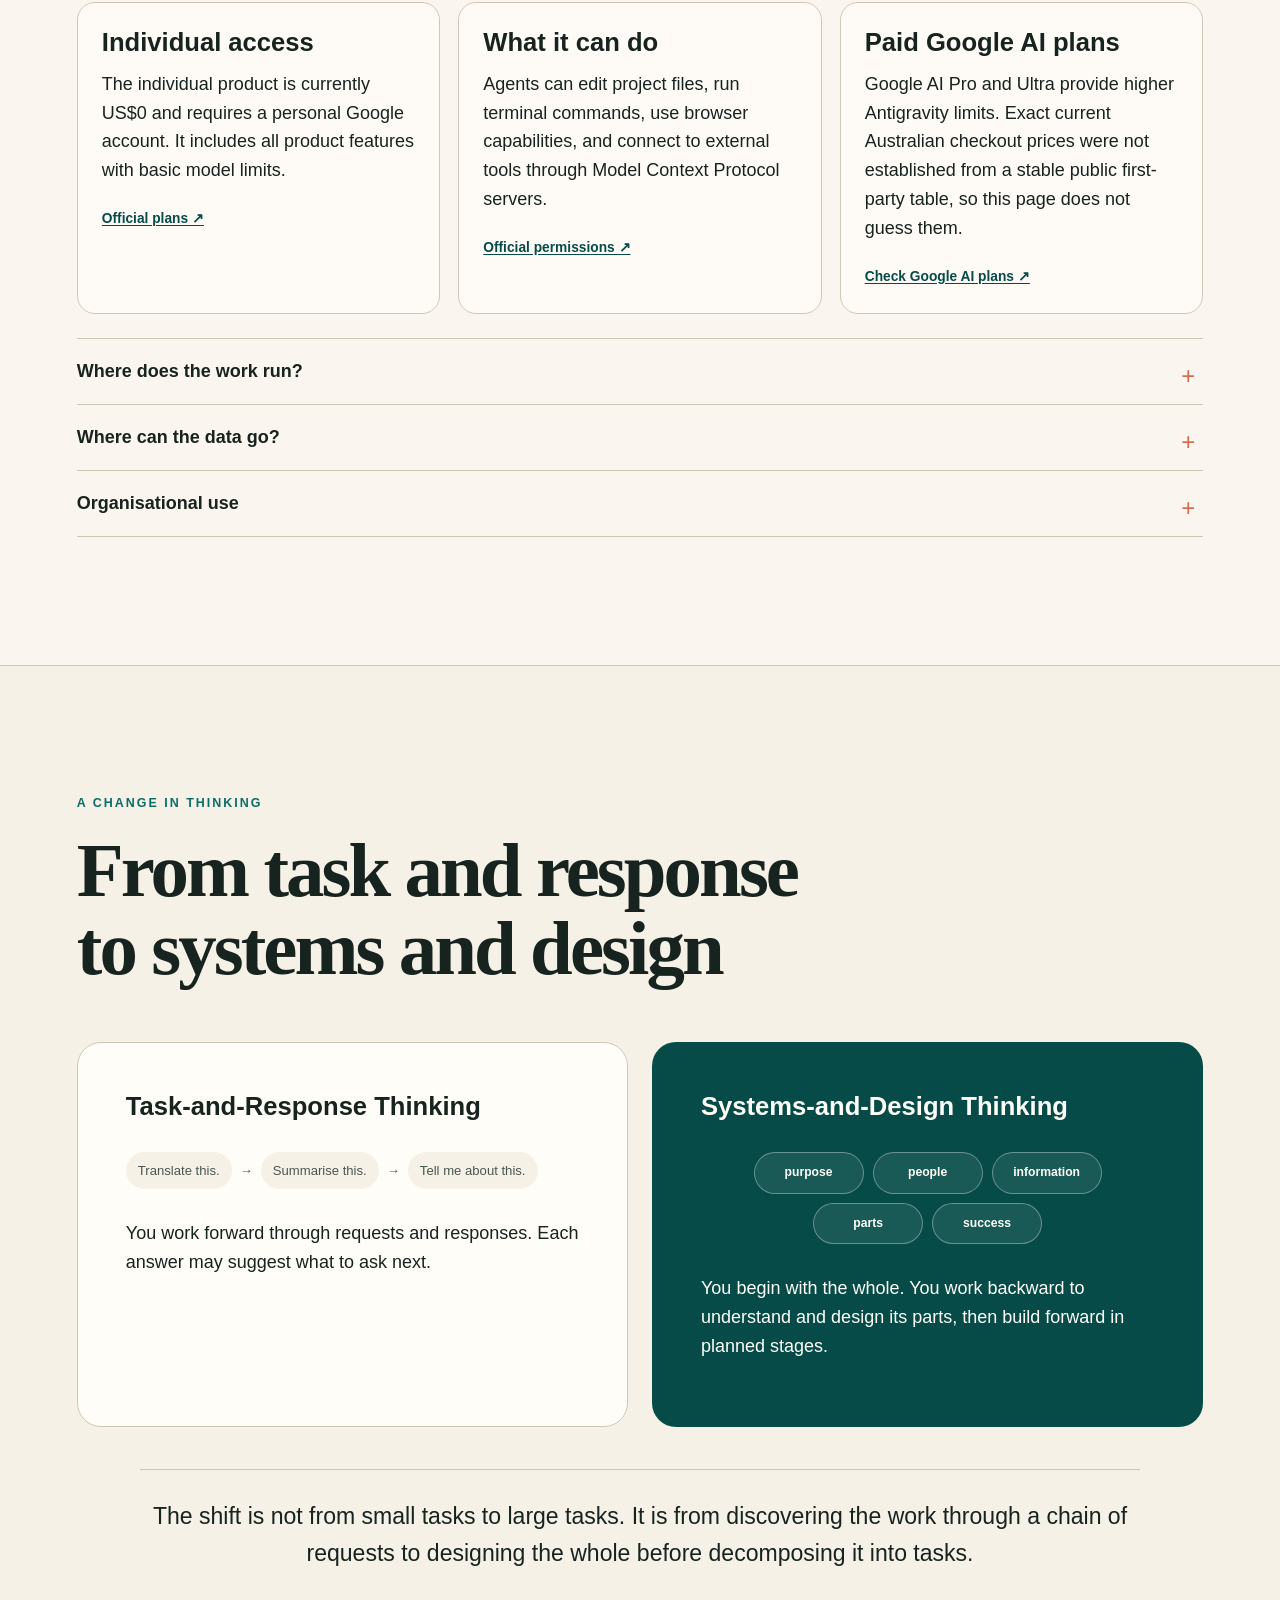
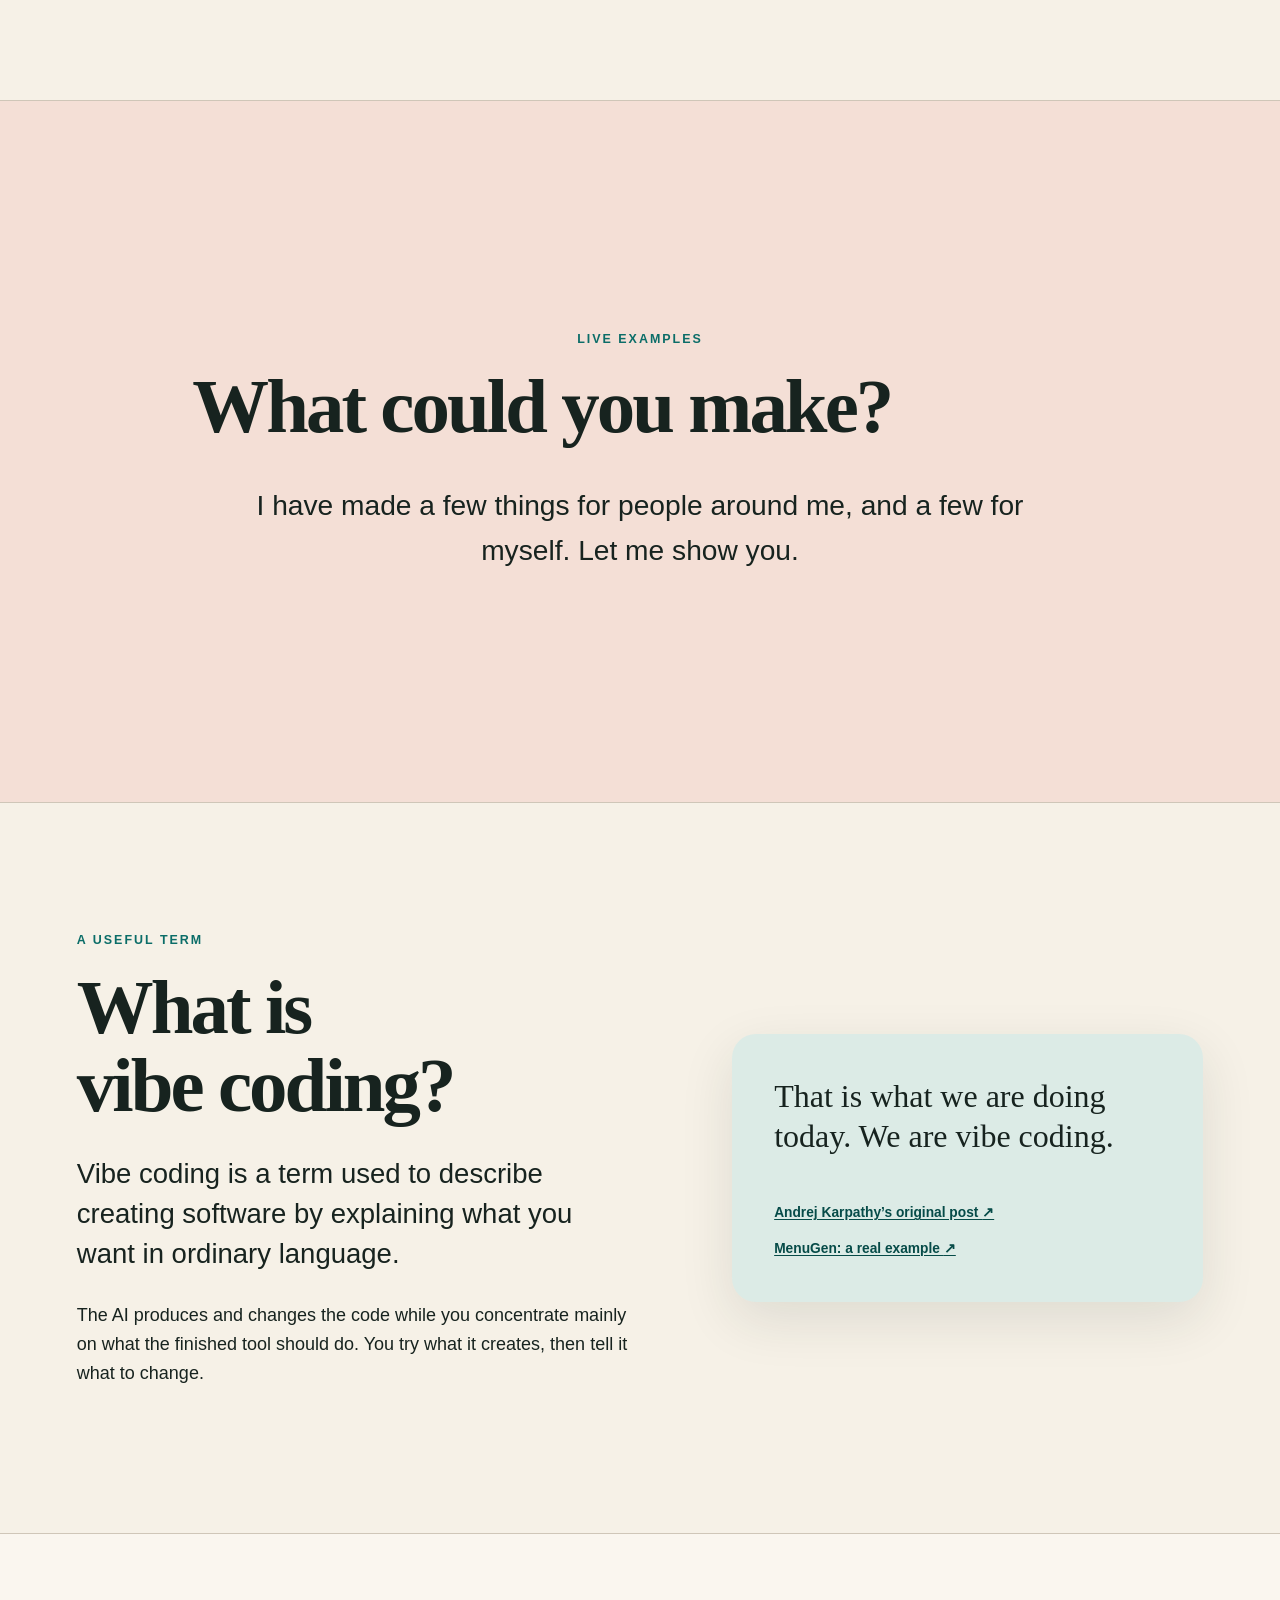
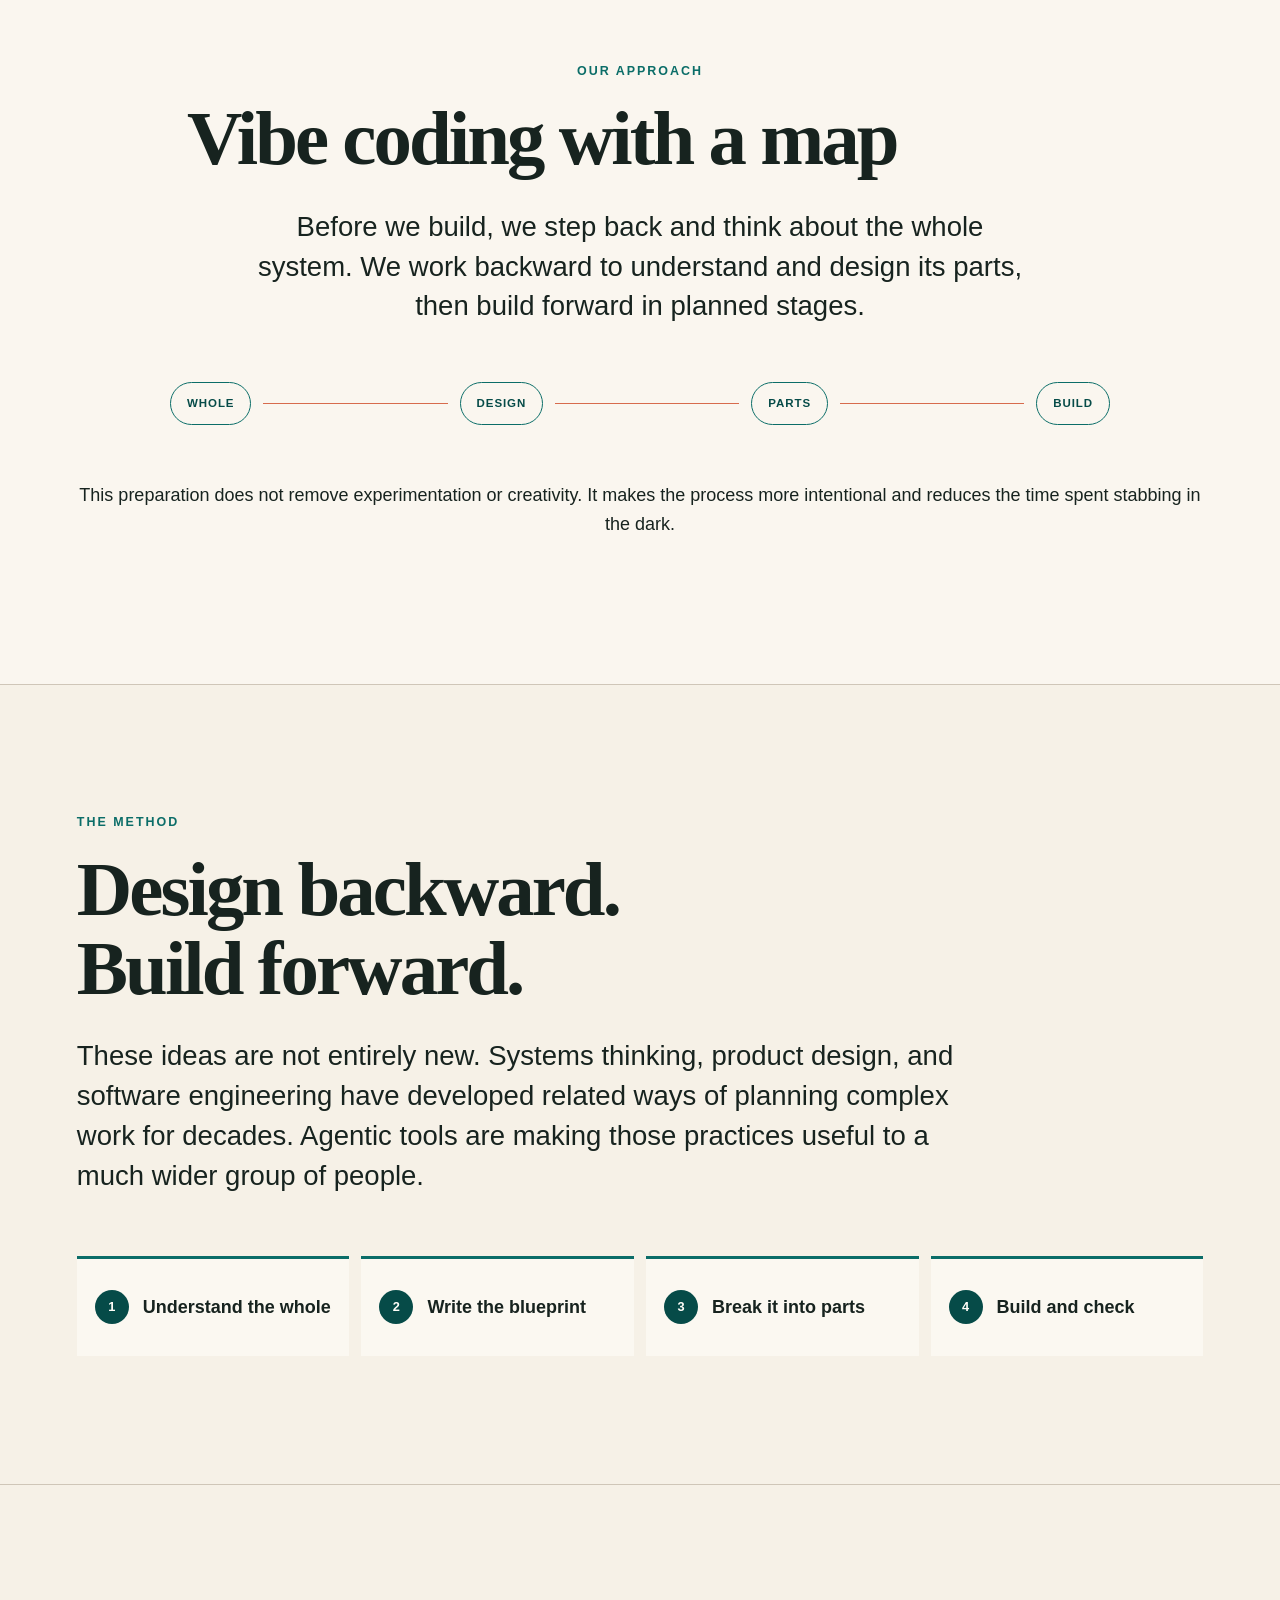
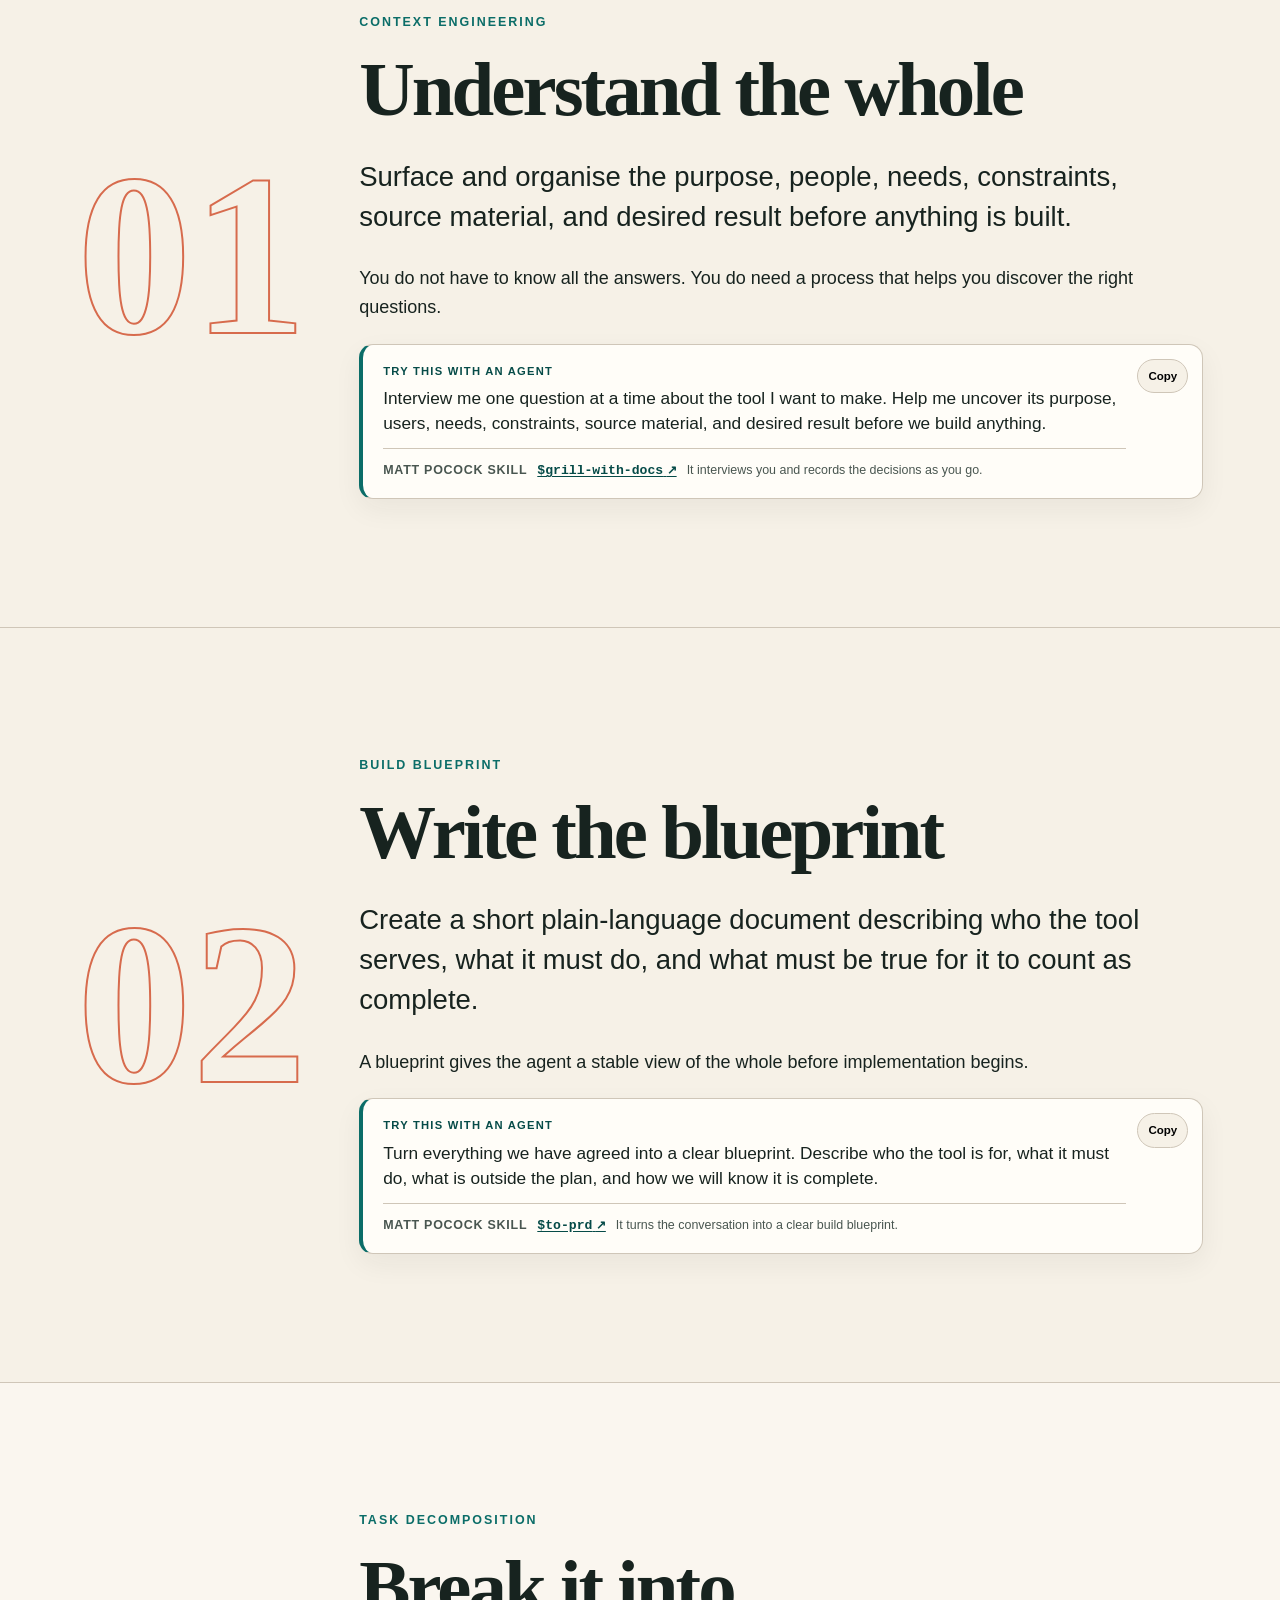
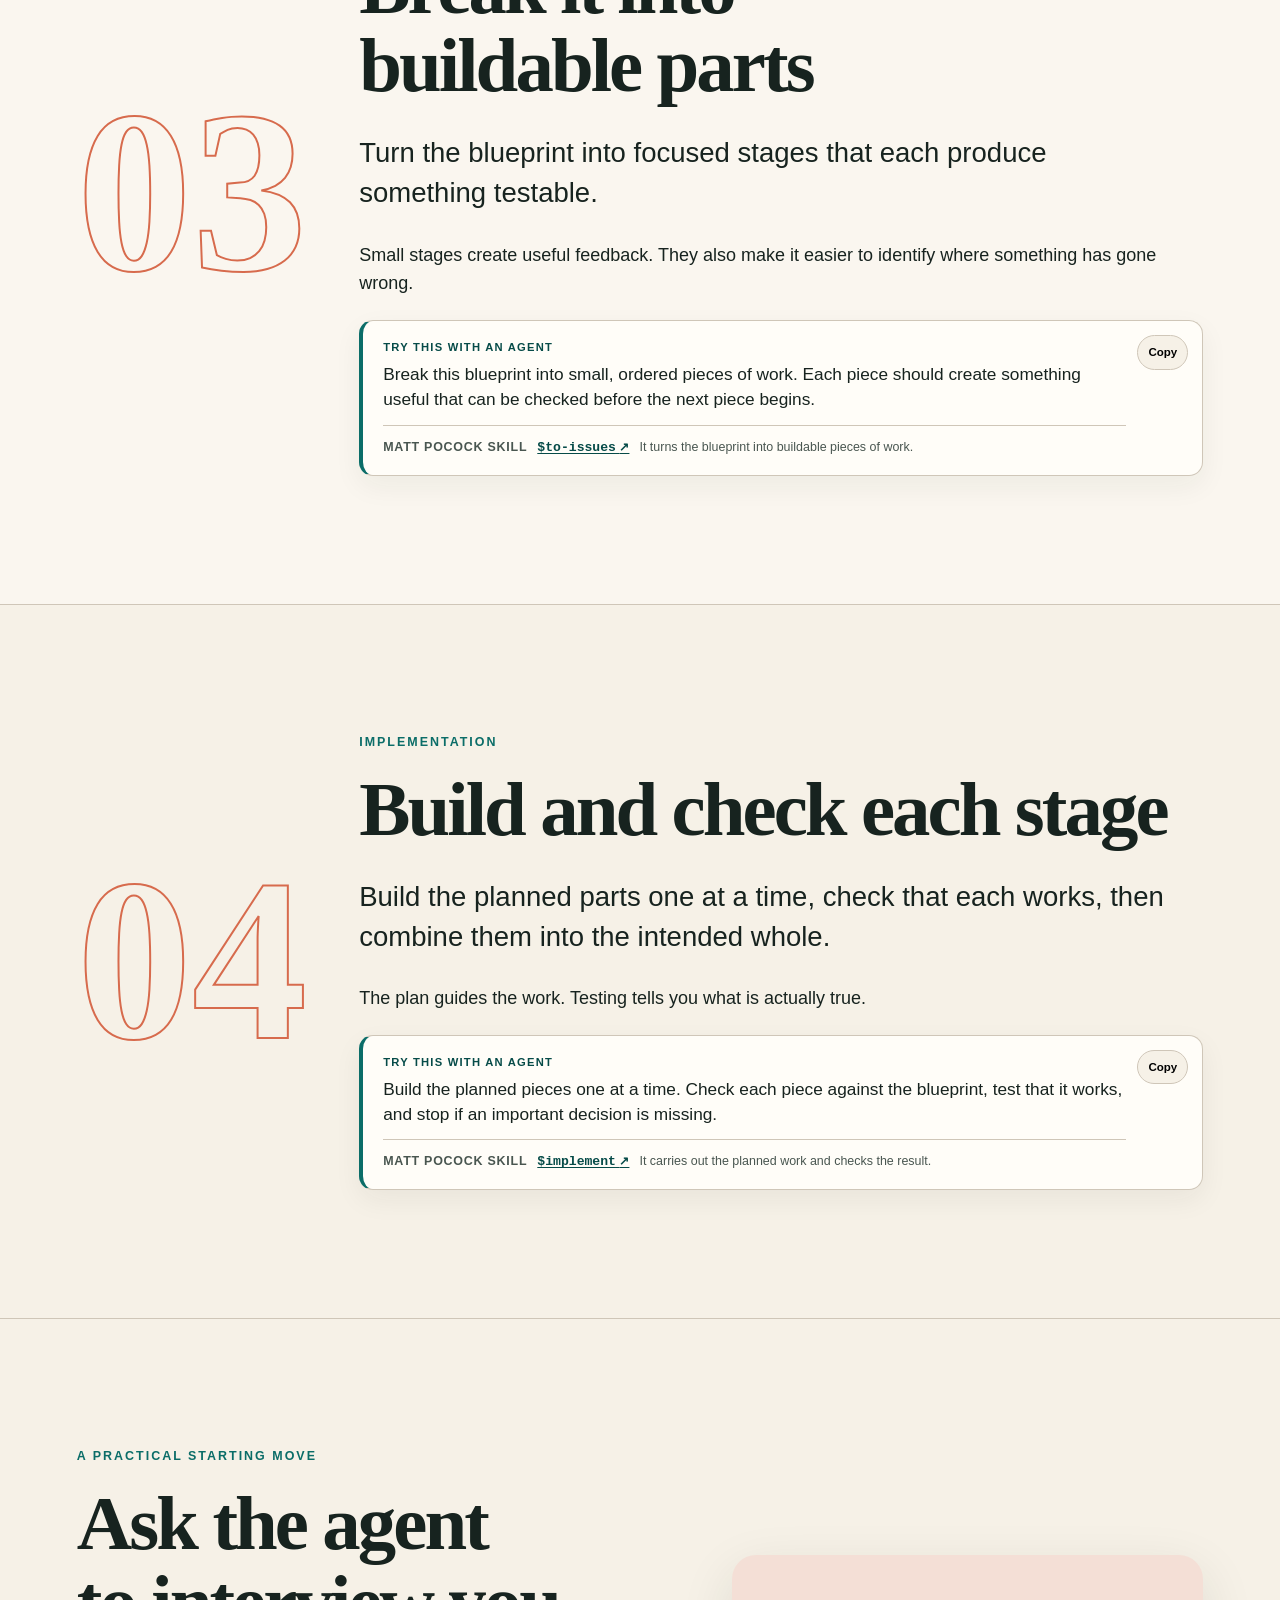
==== commit 08bc2b3c: "Move tool tour after harness demonstration" ====
--- a/index.html
+++ b/index.html
@@ -20,9 +20,9 @@
     </a>
     <nav class="reading-nav" aria-label="Main sections">
       <a href="#agents">Agents</a>
+      <a href="#tools">Tools</a>
       <a href="#thinking">Thinking</a>
       <a href="#method">Method</a>
-      <a href="#tools">Tools</a>
       <a href="#questions">Questions</a>
     </nav>
     <button class="button button-primary" id="present-button" type="button">
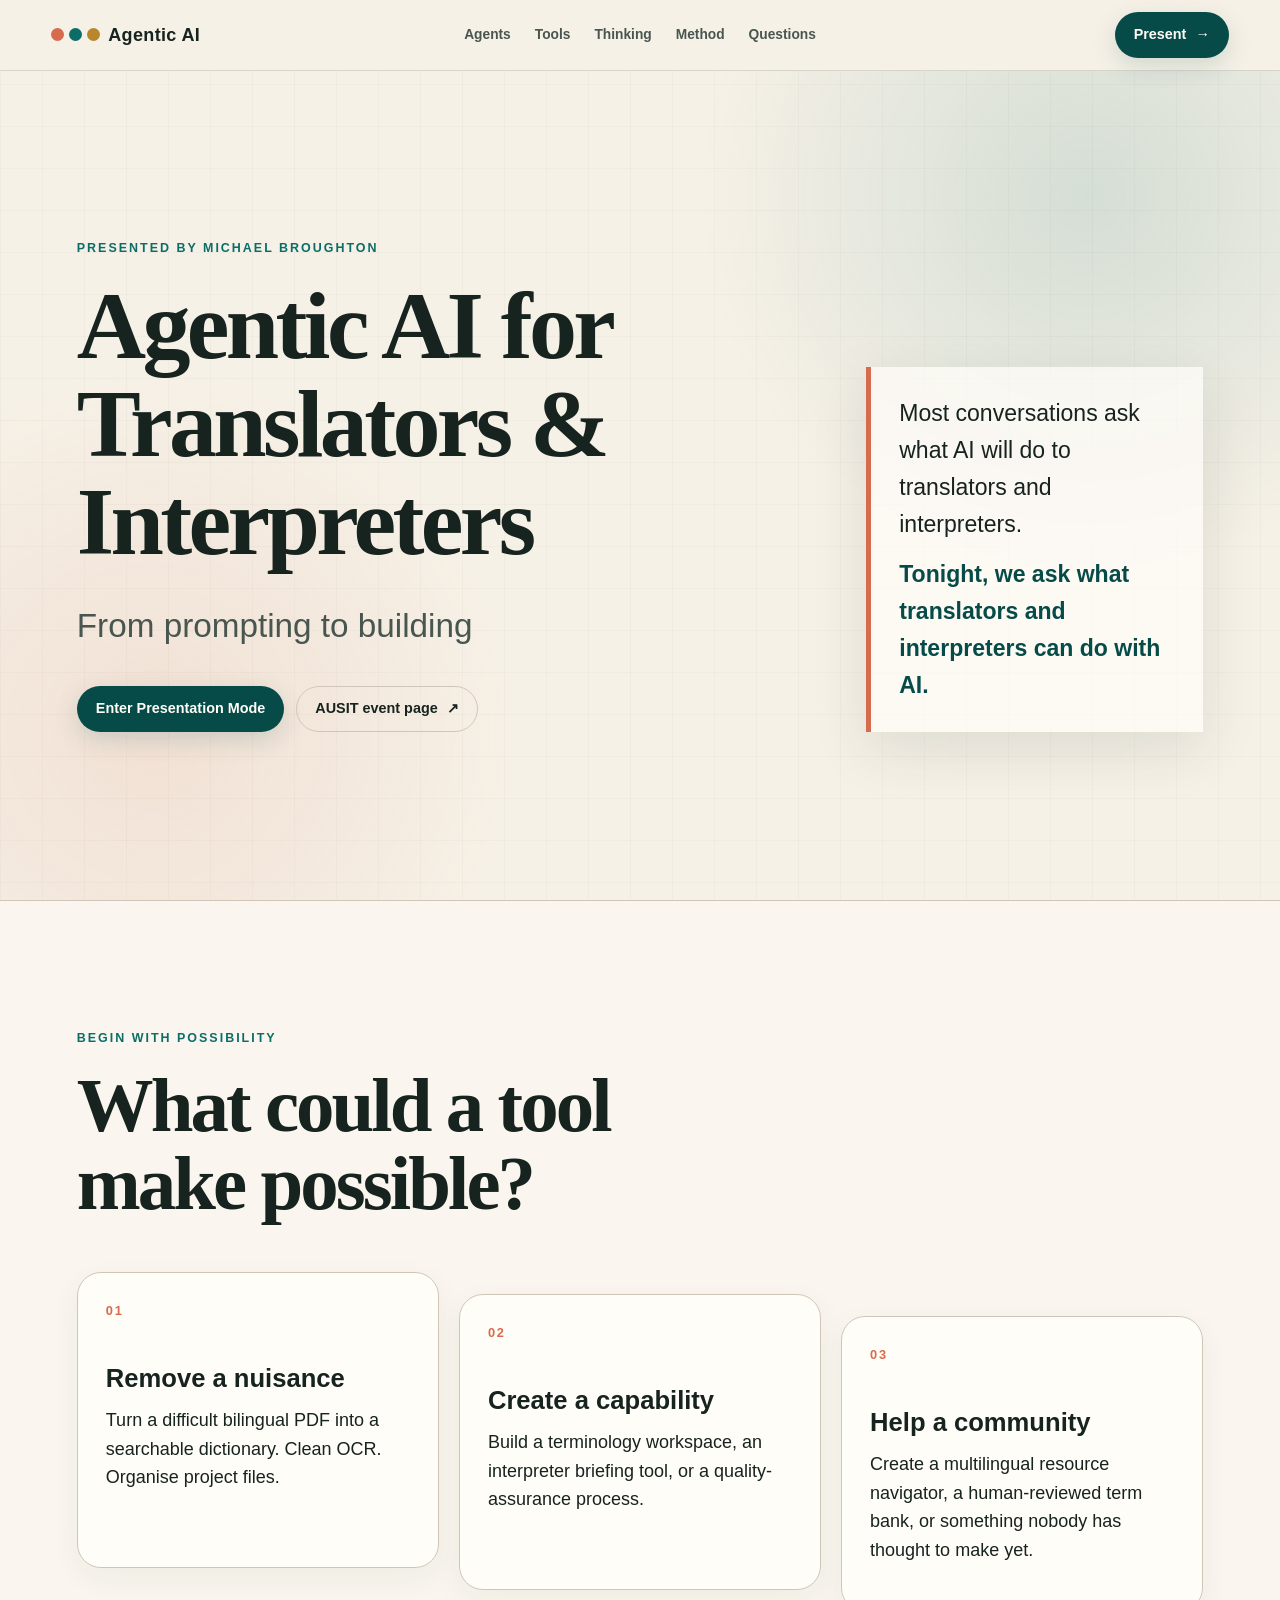
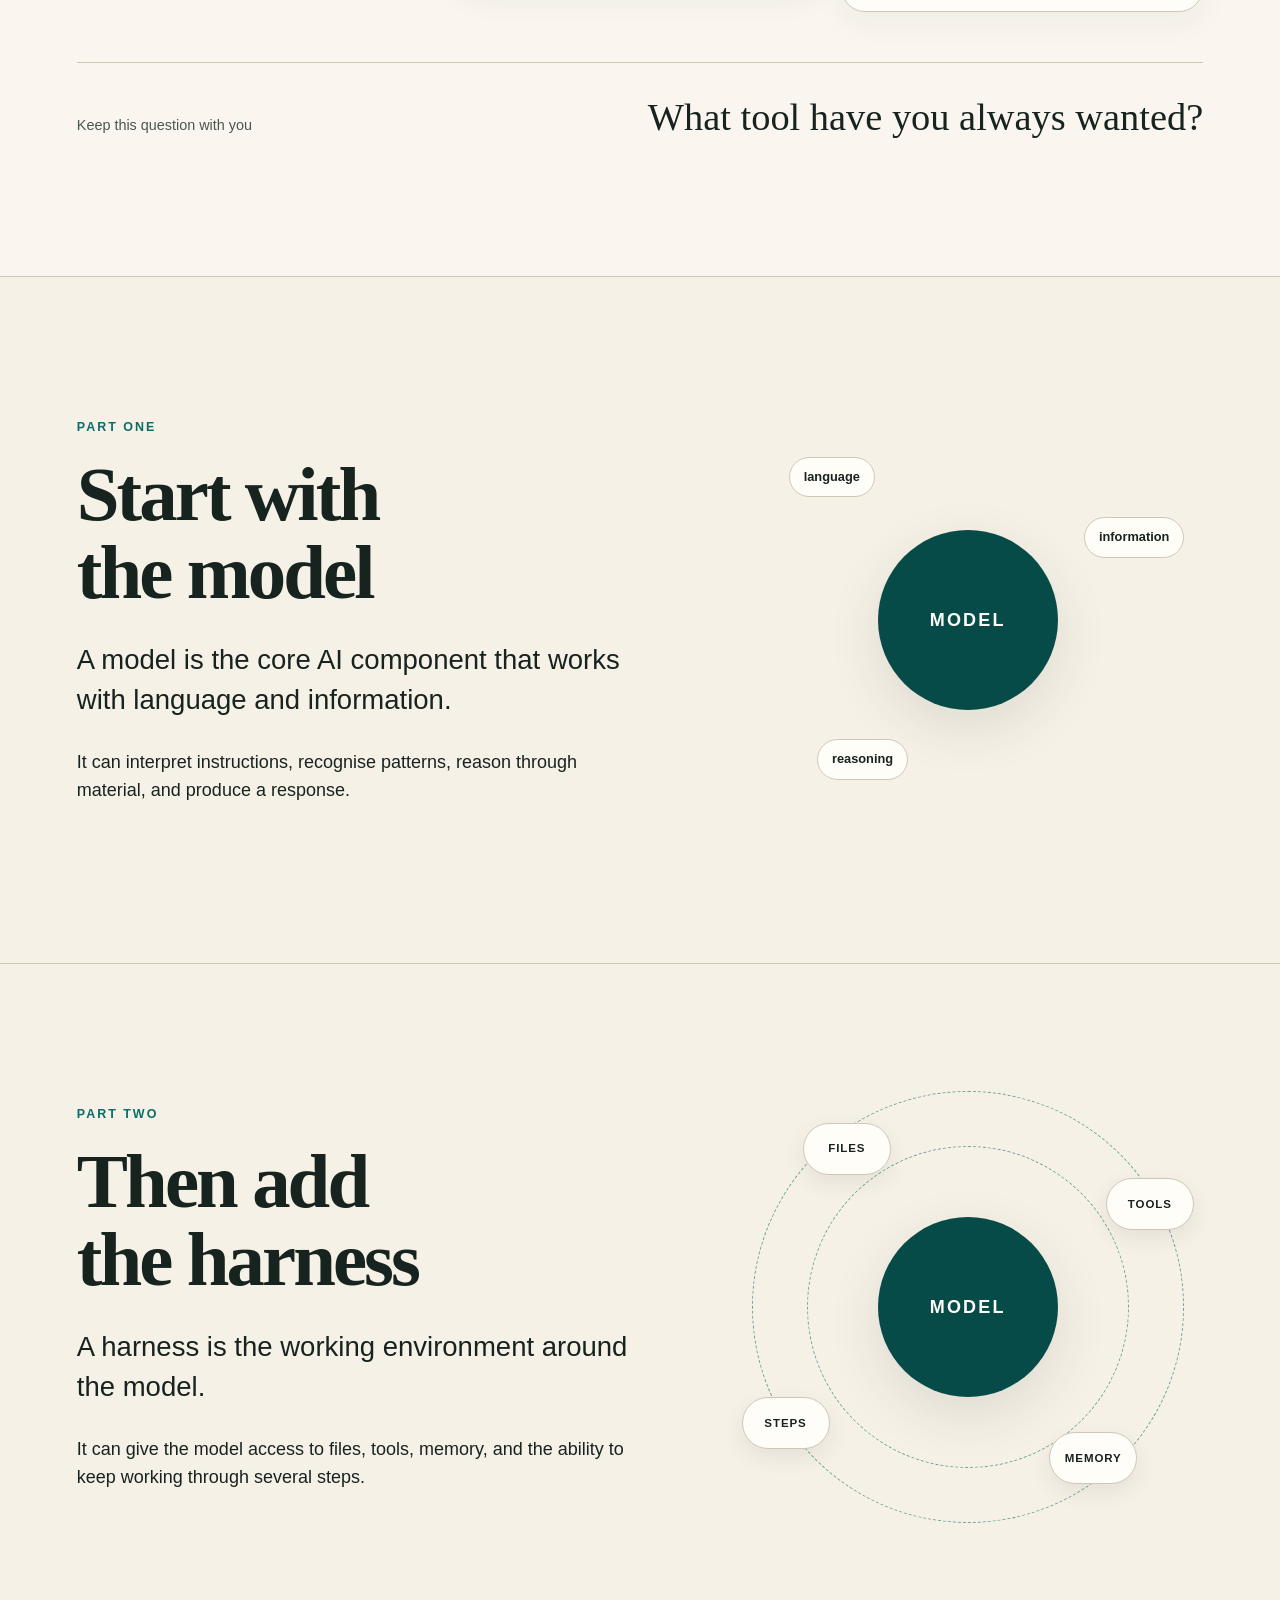
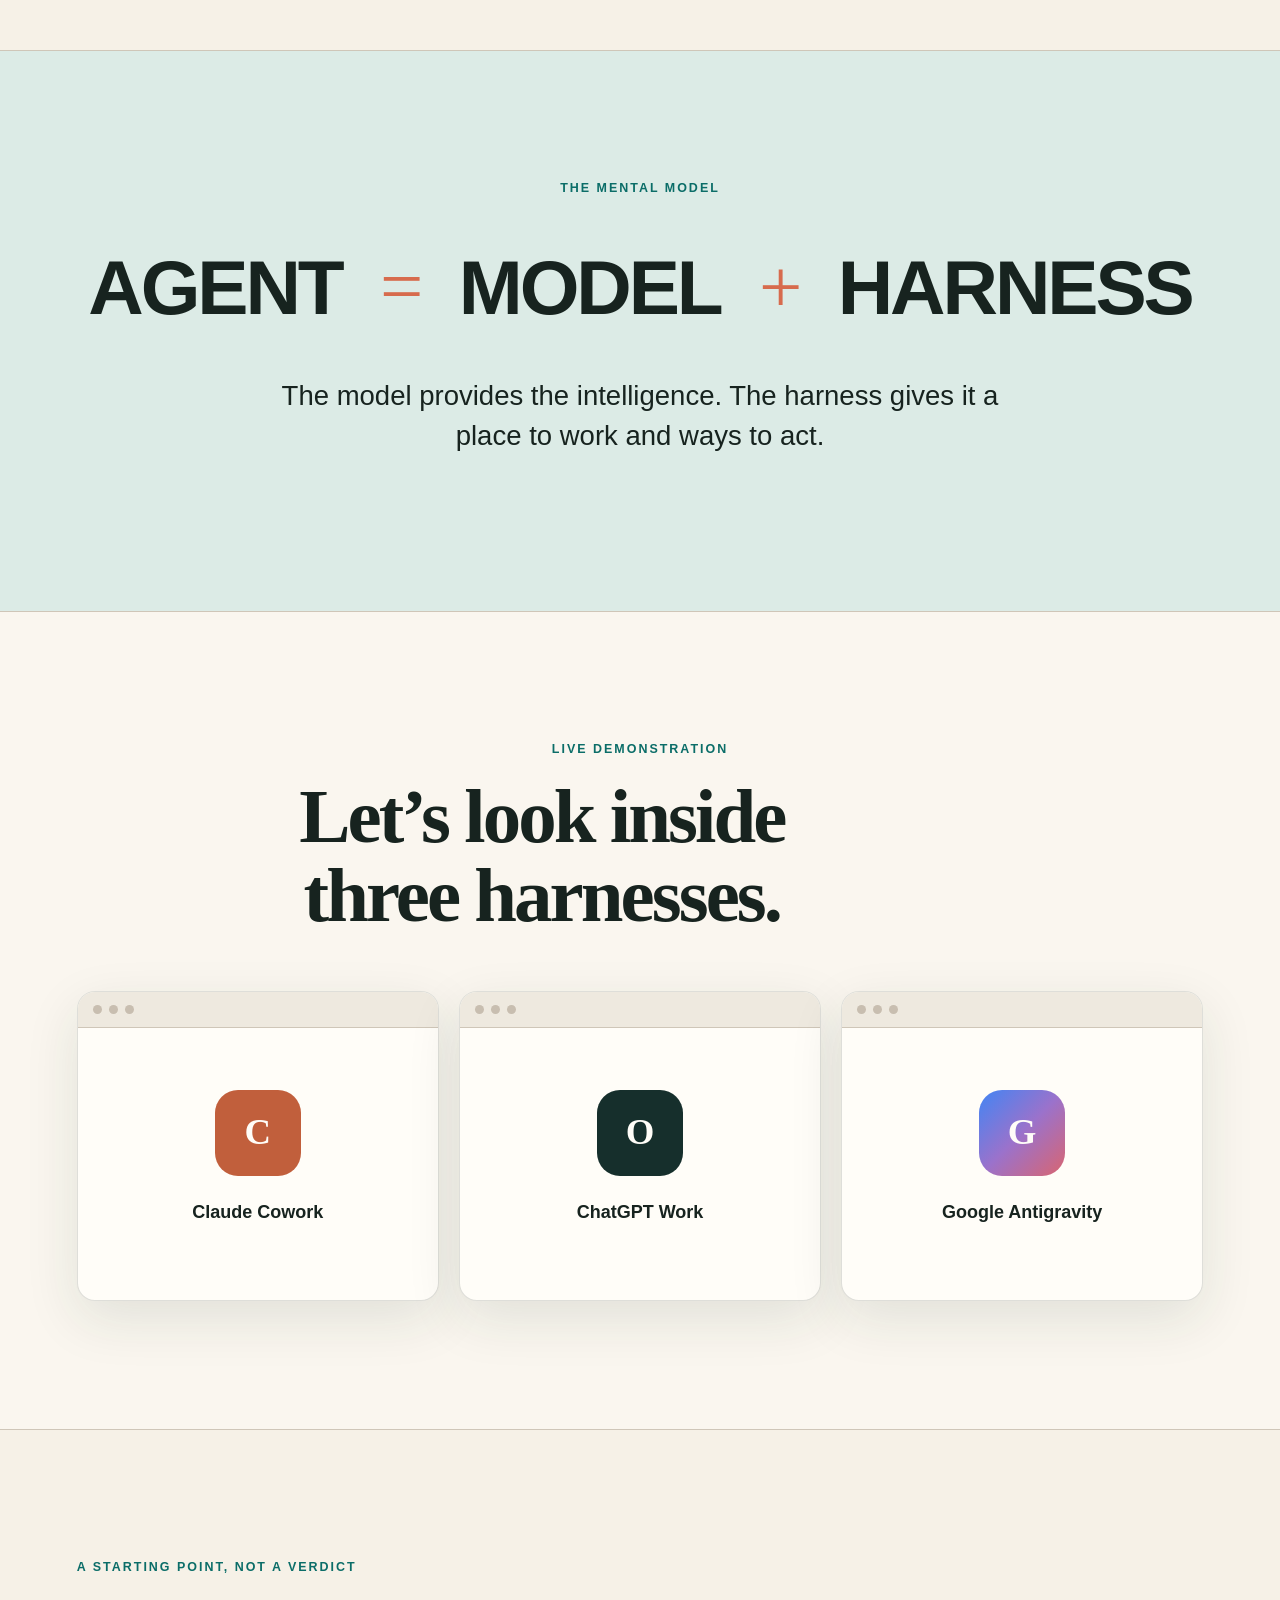
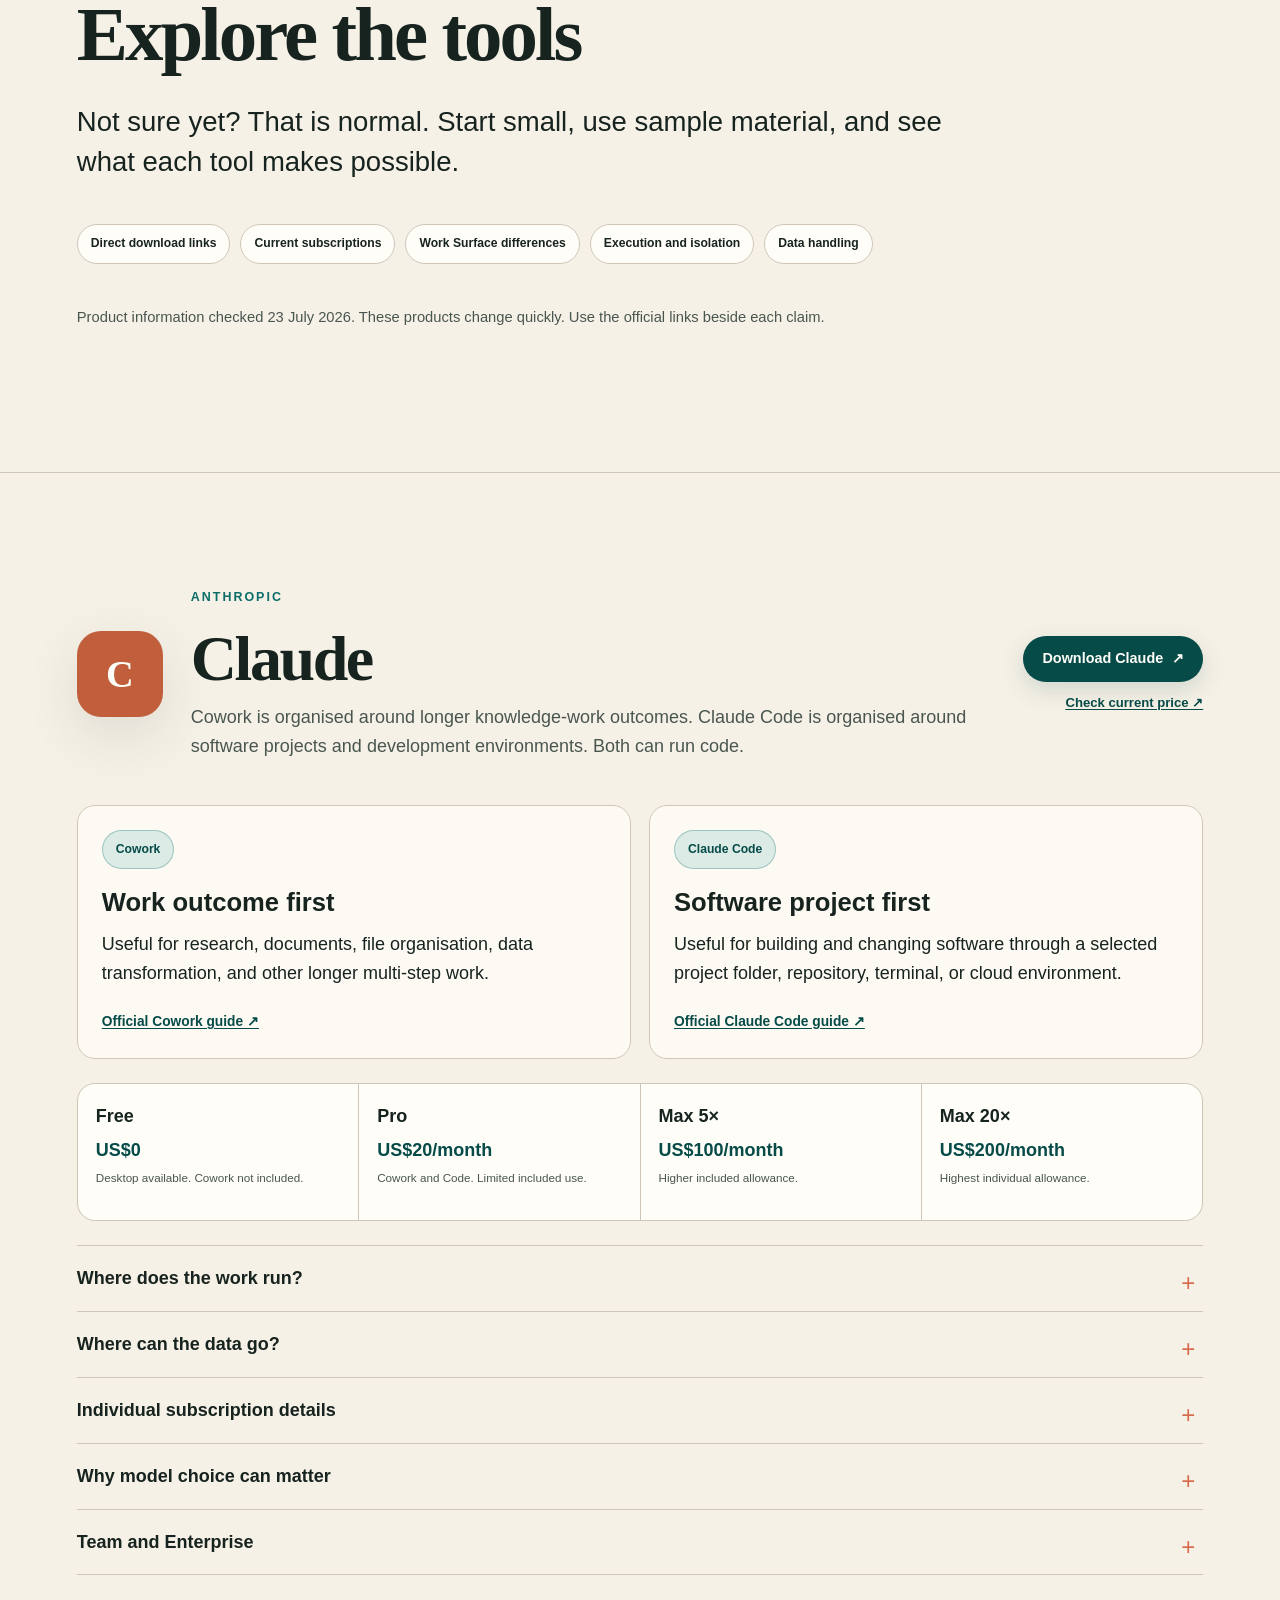
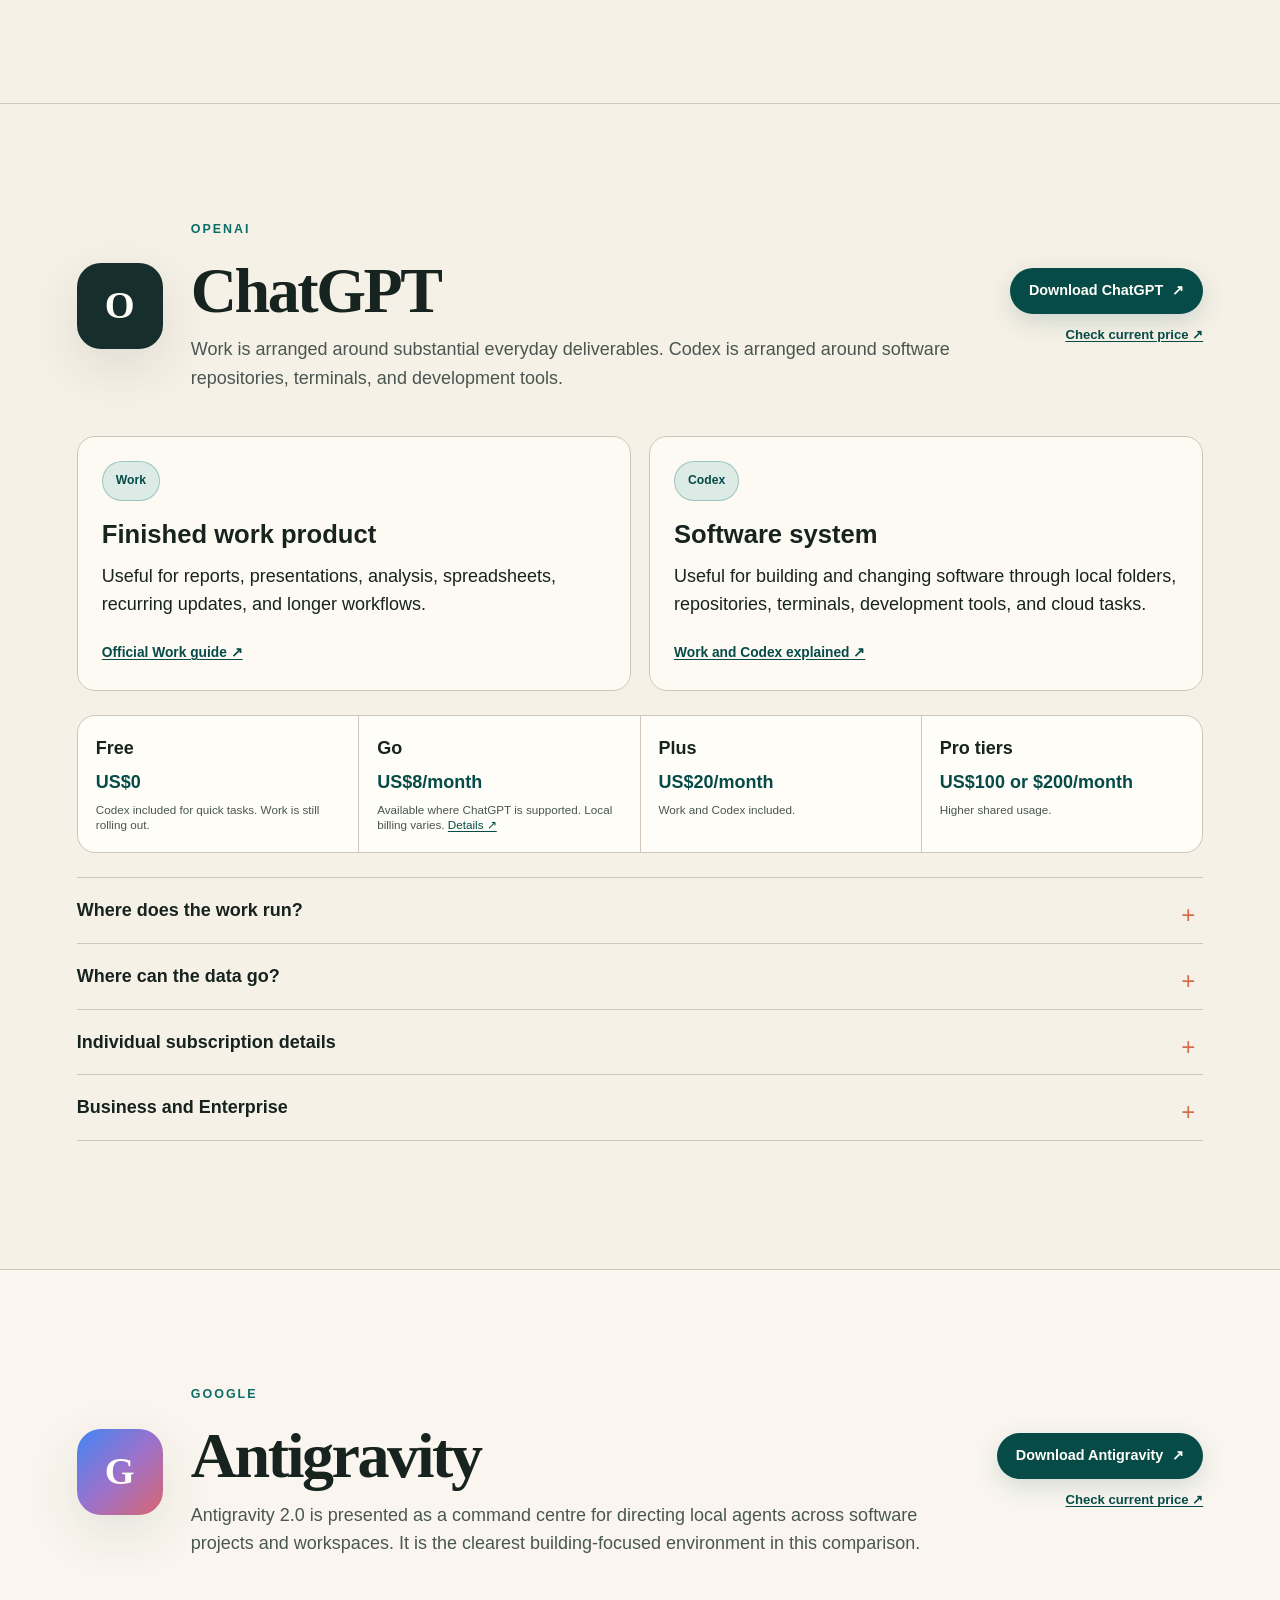
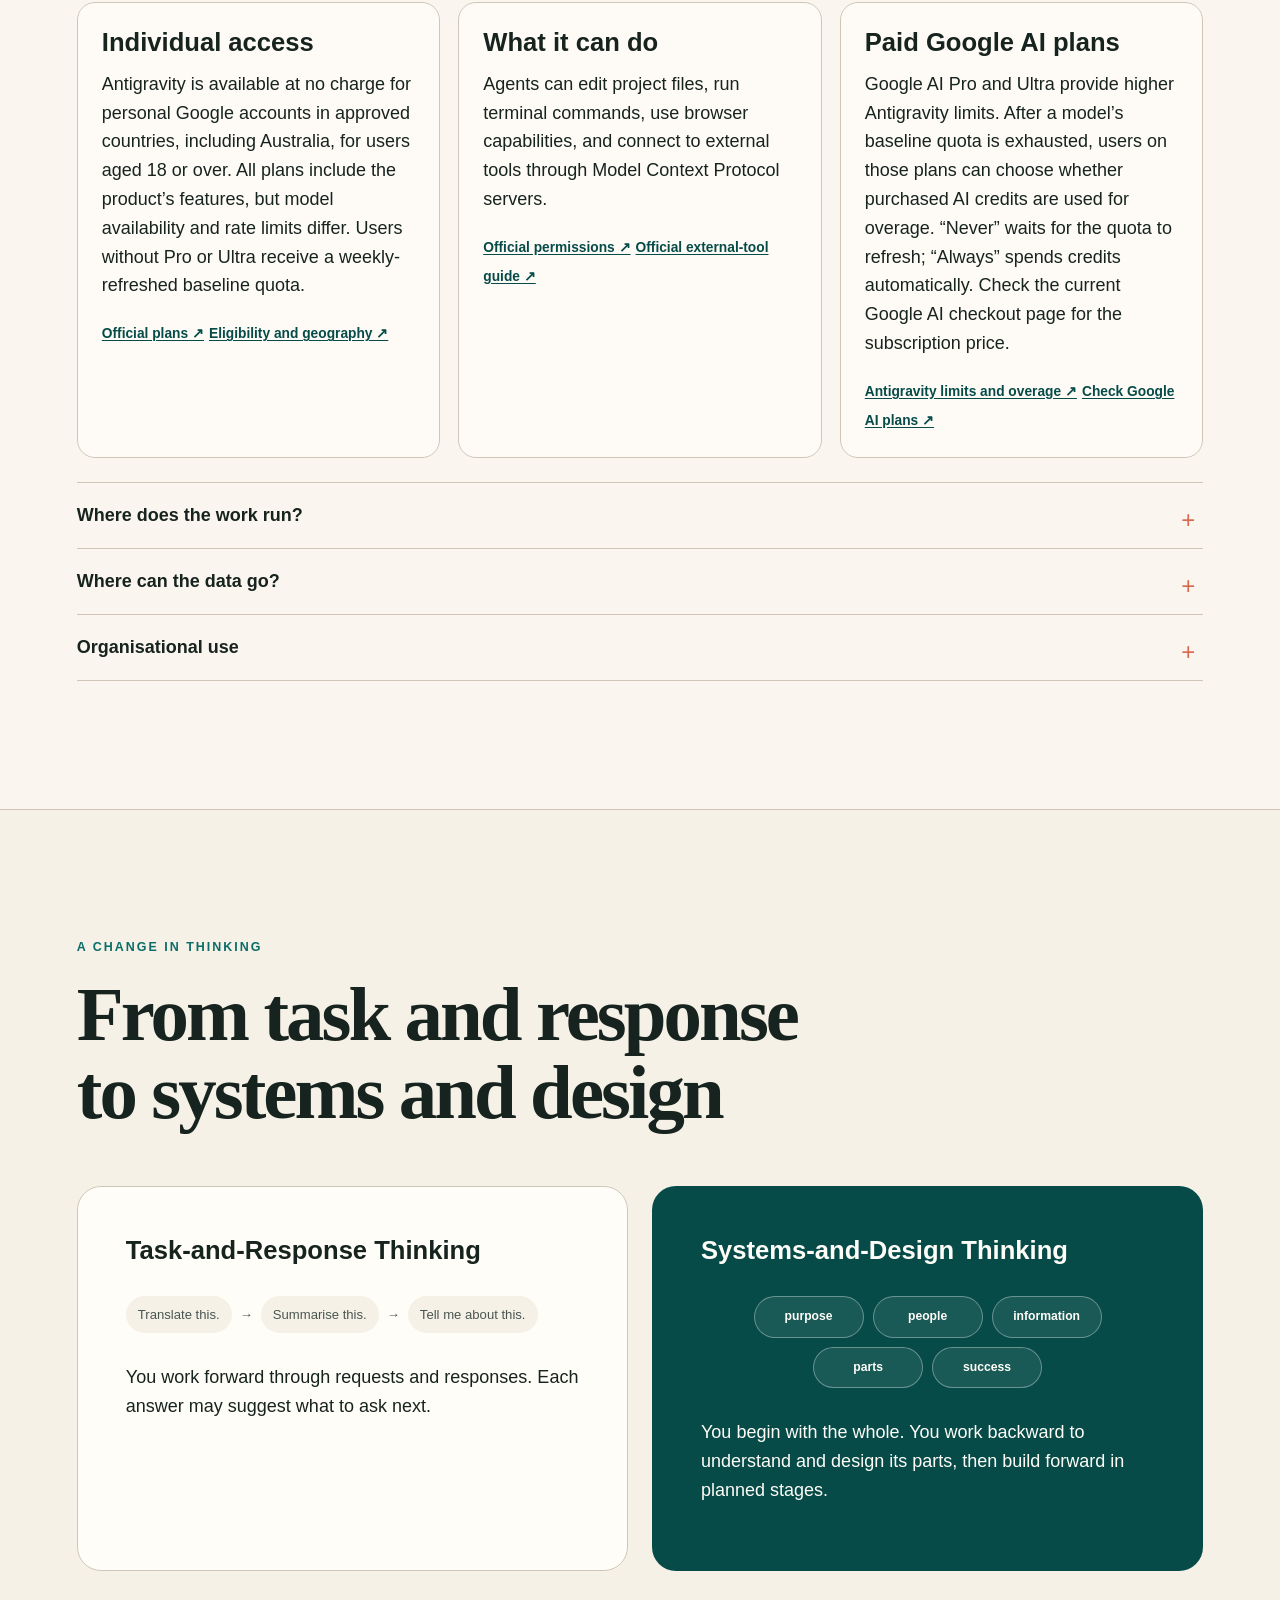
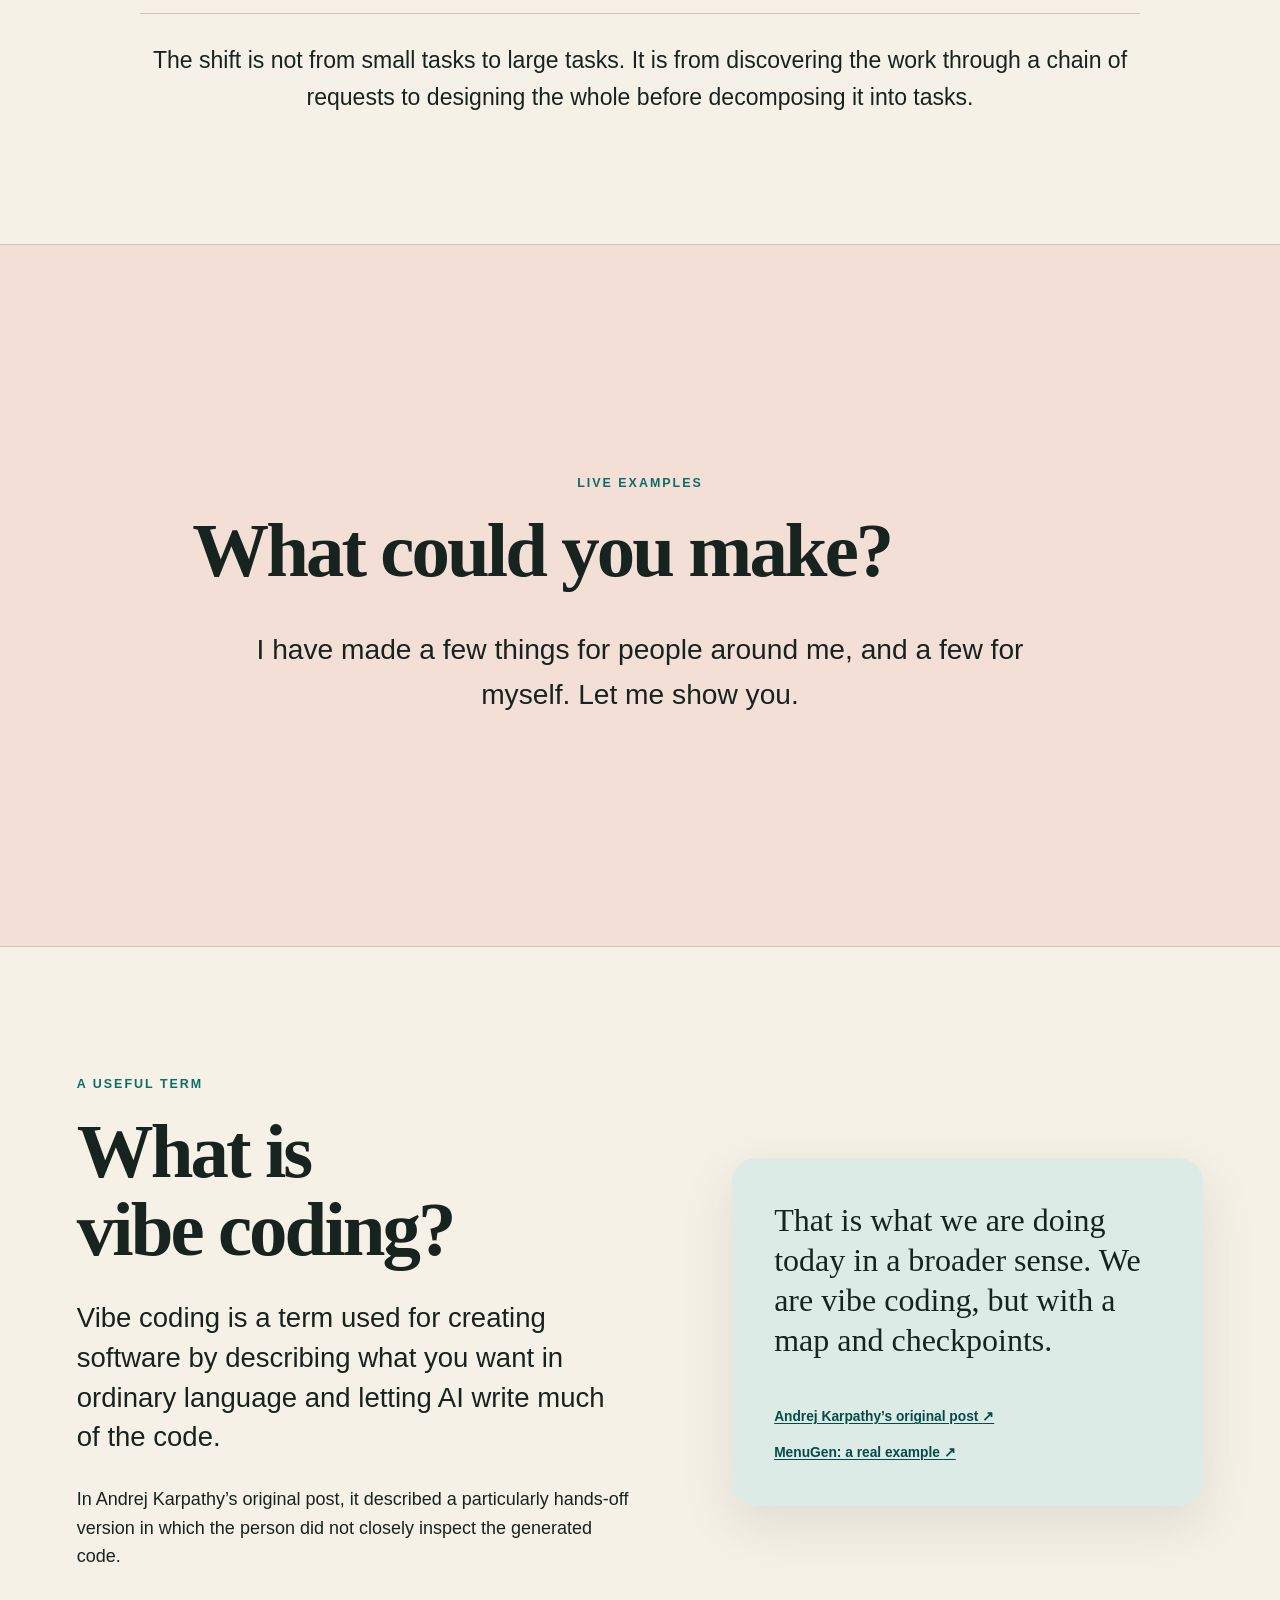
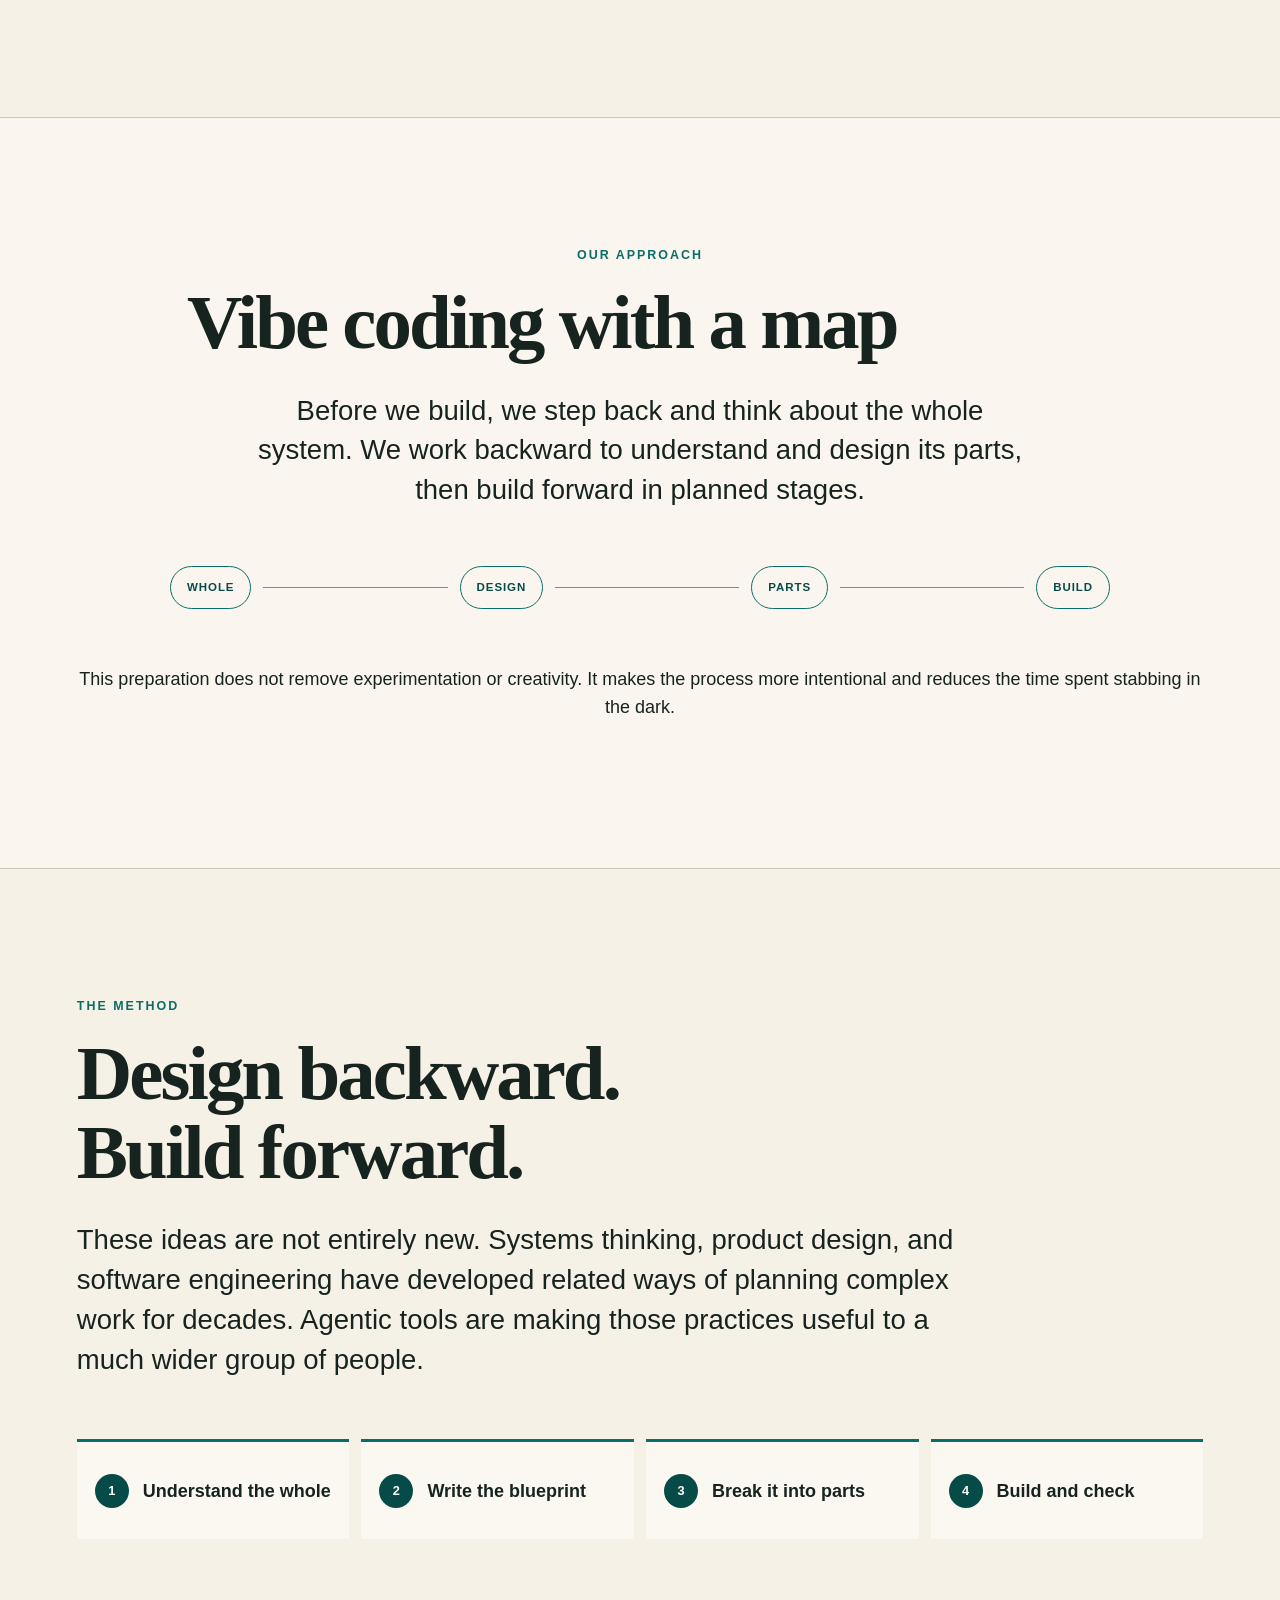
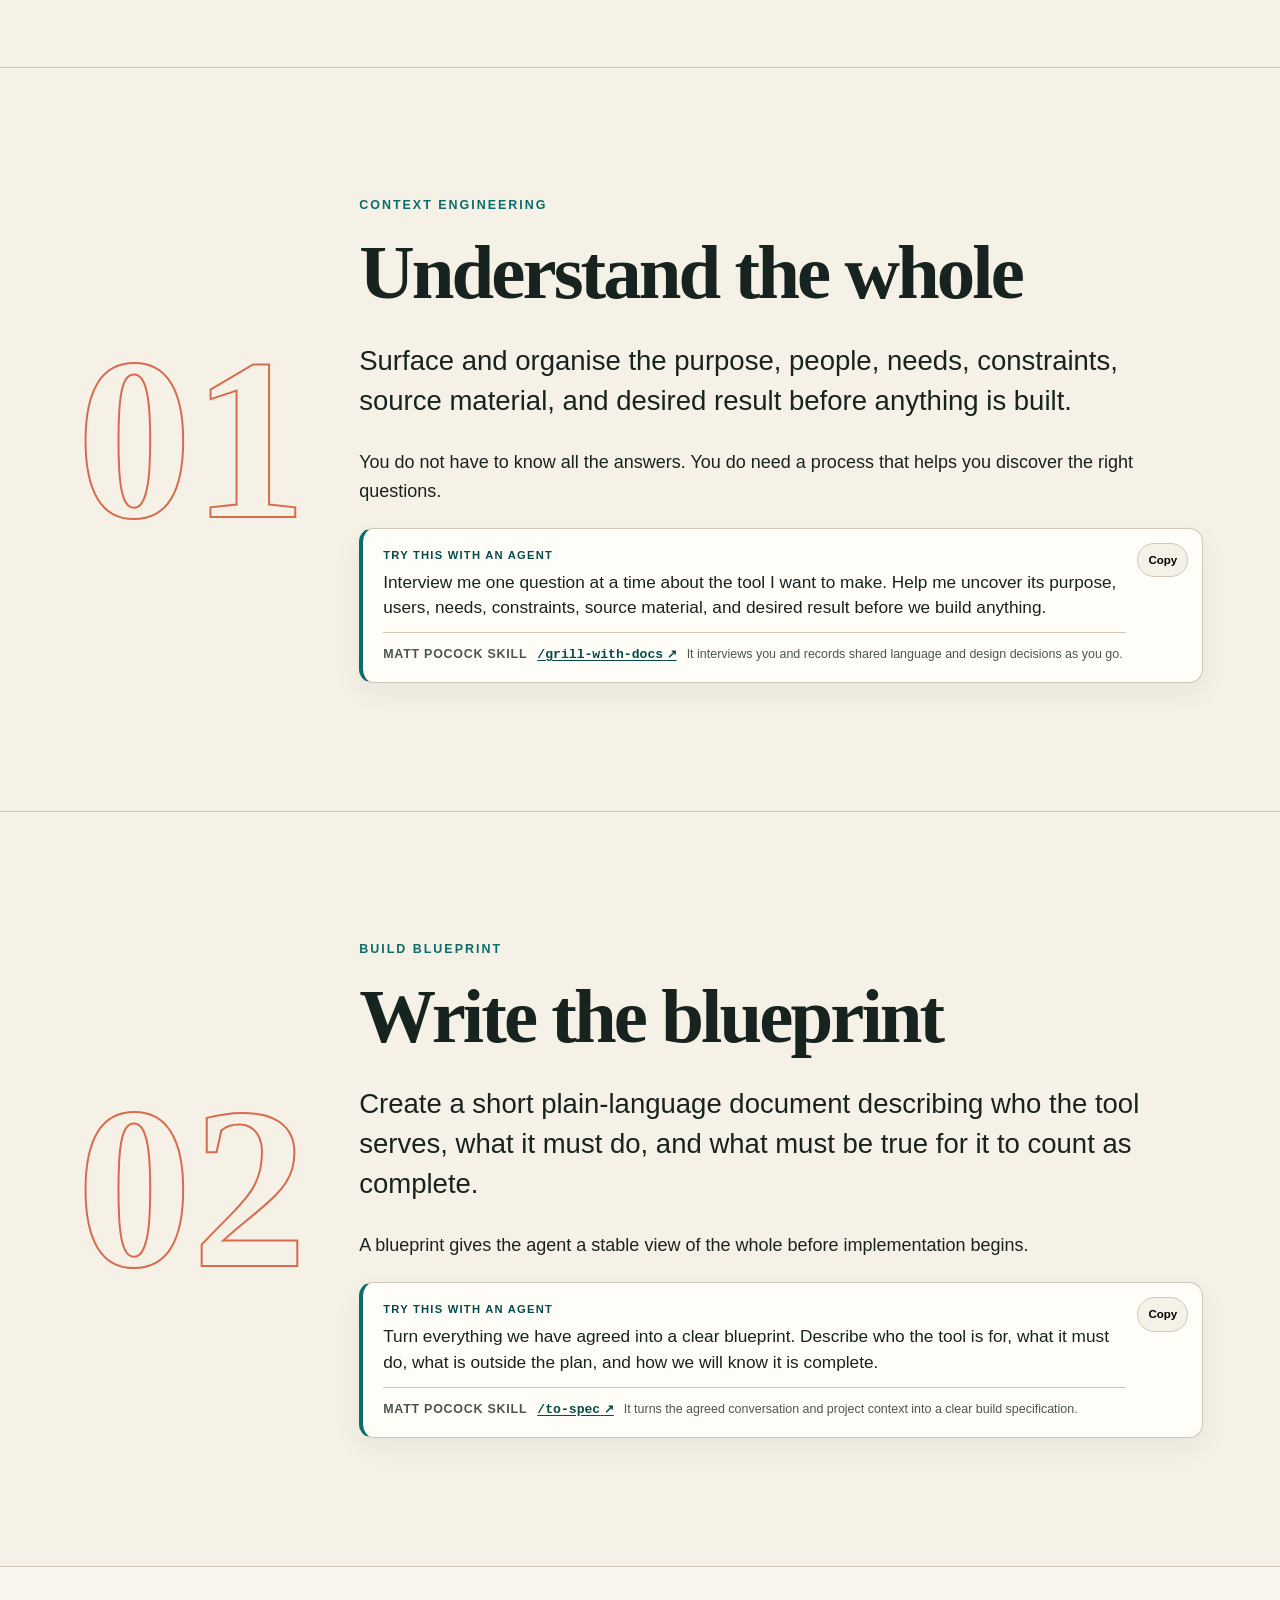
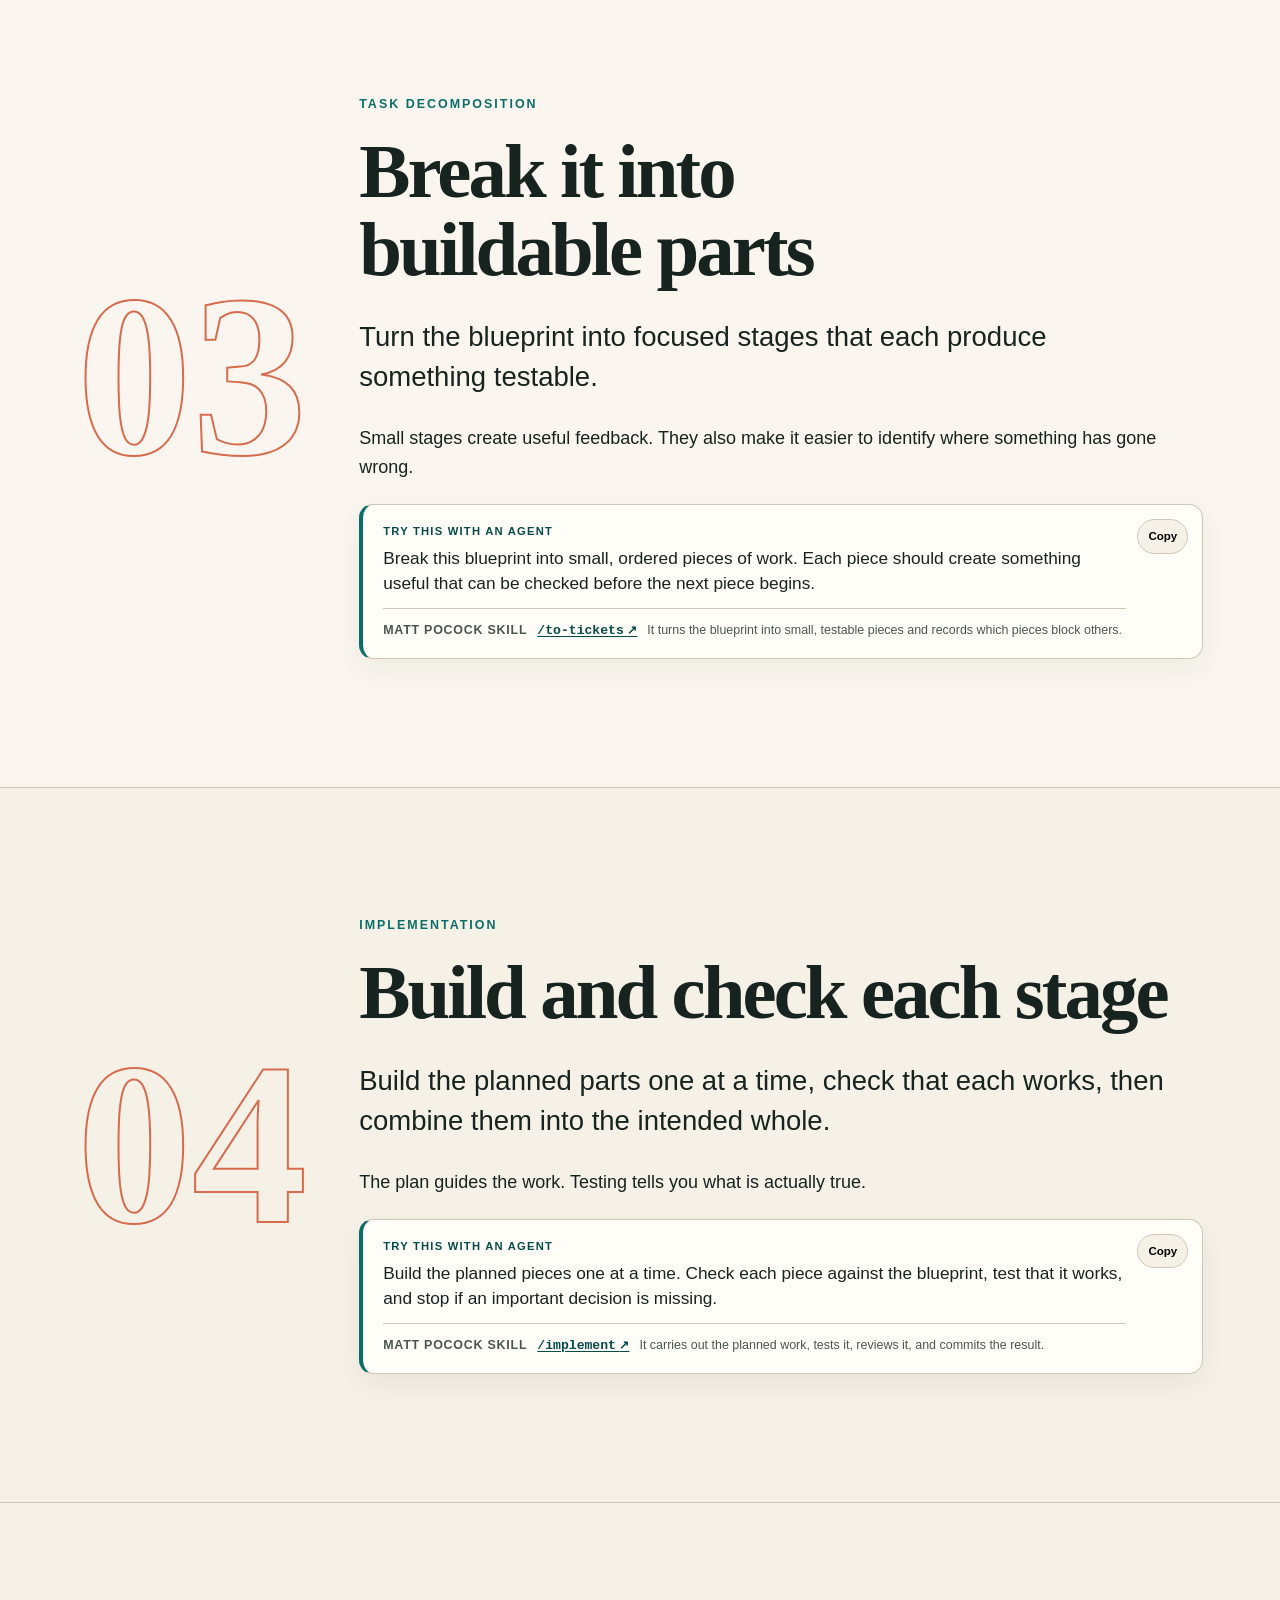
==== commit 656f9d33: "Audit and correct site facts and sources" ====
--- a/index.html
+++ b/index.html
@@ -198,11 +198,11 @@
         <div>
           <p class="eyebrow">A useful term</p>
           <h2>What is vibe coding?</h2>
-          <p class="lead">Vibe coding is a term used to describe creating software by explaining what you want in ordinary language.</p>
-          <p>The AI produces and changes the code while you concentrate mainly on what the finished tool should do. You try what it creates, then tell it what to change.</p>
+          <p class="lead">Vibe coding is a term used for creating software by describing what you want in ordinary language and letting AI write much of the code.</p>
+          <p>In Andrej Karpathy’s original post, it described a particularly hands-off version in which the person did not closely inspect the generated code.</p>
         </div>
         <aside class="source-card">
-          <p>That is what we are doing today. We are vibe coding.</p>
+          <p>That is what we are doing today in a broader sense. We are vibe coding, but with a map and checkpoints.</p>
           <a href="https://x.com/karpathy/status/1886192184808149383?lang=en" target="_blank" rel="noopener noreferrer">Andrej Karpathy’s original post <span aria-hidden="true">↗</span></a>
           <a href="https://karpathy.bearblog.dev/vibe-coding-menugen/" target="_blank" rel="noopener noreferrer">MenuGen: a real example <span aria-hidden="true">↗</span></a>
         </aside>
@@ -252,8 +252,8 @@
             <p data-prompt-text>Interview me one question at a time about the tool I want to make. Help me uncover its purpose, users, needs, constraints, source material, and desired result before we build anything.</p>
             <div class="method-skill">
               <span>Matt Pocock skill</span>
-              <a href="https://github.com/mattpocock/skills" target="_blank" rel="noopener noreferrer"><code>$grill-with-docs</code> <span aria-hidden="true">↗</span></a>
-              <small>It interviews you and records the decisions as you go.</small>
+              <a href="https://github.com/mattpocock/skills/blob/main/skills/engineering/grill-with-docs/SKILL.md" target="_blank" rel="noopener noreferrer"><code>/grill-with-docs</code> <span aria-hidden="true">↗</span></a>
+              <small>It interviews you and records shared language and design decisions as you go.</small>
             </div>
           </div>
         </div>
@@ -275,8 +275,8 @@
             <p data-prompt-text>Turn everything we have agreed into a clear blueprint. Describe who the tool is for, what it must do, what is outside the plan, and how we will know it is complete.</p>
             <div class="method-skill">
               <span>Matt Pocock skill</span>
-              <a href="https://github.com/mattpocock/skills" target="_blank" rel="noopener noreferrer"><code>$to-prd</code> <span aria-hidden="true">↗</span></a>
-              <small>It turns the conversation into a clear build blueprint.</small>
+              <a href="https://github.com/mattpocock/skills/blob/main/skills/engineering/to-spec/SKILL.md" target="_blank" rel="noopener noreferrer"><code>/to-spec</code> <span aria-hidden="true">↗</span></a>
+              <small>It turns the agreed conversation and project context into a clear build specification.</small>
             </div>
           </div>
         </div>
@@ -298,8 +298,8 @@
             <p data-prompt-text>Break this blueprint into small, ordered pieces of work. Each piece should create something useful that can be checked before the next piece begins.</p>
             <div class="method-skill">
               <span>Matt Pocock skill</span>
-              <a href="https://github.com/mattpocock/skills" target="_blank" rel="noopener noreferrer"><code>$to-issues</code> <span aria-hidden="true">↗</span></a>
-              <small>It turns the blueprint into buildable pieces of work.</small>
+              <a href="https://github.com/mattpocock/skills/blob/main/skills/engineering/to-tickets/SKILL.md" target="_blank" rel="noopener noreferrer"><code>/to-tickets</code> <span aria-hidden="true">↗</span></a>
+              <small>It turns the blueprint into small, testable pieces and records which pieces block others.</small>
             </div>
           </div>
         </div>
@@ -321,8 +321,8 @@
             <p data-prompt-text>Build the planned pieces one at a time. Check each piece against the blueprint, test that it works, and stop if an important decision is missing.</p>
             <div class="method-skill">
               <span>Matt Pocock skill</span>
-              <a href="https://github.com/mattpocock/skills" target="_blank" rel="noopener noreferrer"><code>$implement</code> <span aria-hidden="true">↗</span></a>
-              <small>It carries out the planned work and checks the result.</small>
+              <a href="https://github.com/mattpocock/skills/blob/main/skills/engineering/implement/SKILL.md" target="_blank" rel="noopener noreferrer"><code>/implement</code> <span aria-hidden="true">↗</span></a>
+              <small>It carries out the planned work, tests it, reviews it, and commits the result.</small>
             </div>
           </div>
         </div>
@@ -377,7 +377,7 @@
           <span>Execution and isolation</span>
           <span>Data handling</span>
         </div>
-        <p class="checked-date">Product information checked <time datetime="2026-07-22">22 July 2026</time>. These products change quickly. Use the official links beside each claim.</p>
+        <p class="checked-date">Product information checked <time datetime="2026-07-23">23 July 2026</time>. These products change quickly. Use the official links beside each claim.</p>
       </div>
     </article>
 
@@ -422,8 +422,8 @@
         <details>
           <summary>Where does the work run?</summary>
           <div class="detail-content">
-            <p>Remote Cowork is now the documented default. Its agent loop and code run in a temporary isolated environment on Anthropic infrastructure. Older local Cowork deployments run the agent loop and connected-folder operations locally while code runs in a dedicated Linux virtual machine.</p>
-            <p>Claude Code can run against a local project, in Anthropic’s cloud, over SSH, or through Windows Subsystem for Linux. Local Code is permission-gated but is not automatically a virtual machine.</p>
+            <p>Where remote Cowork is available, sessions run remotely by default. The agent loop and code run in a temporary isolated environment on Anthropic-managed infrastructure. Remote execution is still in beta and is rolling out gradually. Local execution remains available for existing desktop deployments. In a local session, the agent loop and connected-folder operations run on the device, while code runs in a dedicated Linux virtual machine.</p>
+            <p>Claude Code can run on your machine, in Anthropic’s cloud, over SSH, or through Windows Subsystem for Linux. Local sessions run on your machine. The permission mode controls which actions need approval. Claude Code can also use an operating-system sandbox for Bash on macOS, Linux and Windows Subsystem for Linux 2, but that sandbox is not a virtual machine and can be configured or bypassed.</p>
             <a href="https://support.claude.com/en/articles/14479288-claude-cowork-architecture-overview" target="_blank" rel="noopener noreferrer">Cowork architecture ↗</a>
             <a href="https://code.claude.com/docs/en/sandboxing" target="_blank" rel="noopener noreferrer">Claude Code sandboxing ↗</a>
           </div>
@@ -432,10 +432,12 @@
         <details>
           <summary>Where can the data go?</summary>
           <div class="detail-content">
-            <p>Remote Cowork processes opened local files on Anthropic servers. Local Claude Code commands run locally, but prompts, relevant file content, outputs, and code context are sent for model processing.</p>
-            <p>On consumer accounts, conversations can be used for model improvement when Model Improvement is enabled. Incognito chats are not used for model improvement. Commercial chats and coding sessions are not used for training by default.</p>
+            <p>Remote Cowork processes the work, including local files it opens, on Anthropic servers. Local Claude Code commands run locally, but prompts and model outputs travel over the network, and files Claude reads become part of the session context.</p>
+            <p>On Free, Pro and Max accounts, chats and coding sessions may be used to improve Claude when Model Improvement is enabled. Conversations flagged for safety review and material explicitly submitted as feedback can also be used. Incognito chats are not used for model improvement. On Team and Enterprise accounts, Anthropic says chats and coding sessions are not used to train its models unless the organisation opts in or a user explicitly submits feedback.</p>
             <a href="https://support.claude.com/en/articles/13364135-use-claude-cowork-safely" target="_blank" rel="noopener noreferrer">Cowork safety ↗</a>
+            <a href="https://support.claude.com/en/articles/14479288-claude-cowork-architecture-overview" target="_blank" rel="noopener noreferrer">Cowork data processing ↗</a>
             <a href="https://code.claude.com/docs/en/data-usage" target="_blank" rel="noopener noreferrer">Claude Code data flow ↗</a>
+            <a href="https://code.claude.com/docs/en/how-claude-code-works" target="_blank" rel="noopener noreferrer">Claude Code context ↗</a>
             <a href="https://privacy.claude.com/en/articles/10023580-is-my-data-used-for-model-training" target="_blank" rel="noopener noreferrer">Consumer training controls ↗</a>
             <a href="https://privacy.claude.com/en/articles/7996885-how-do-you-use-personal-data-in-model-training" target="_blank" rel="noopener noreferrer">Commercial data policy ↗</a>
           </div>
@@ -447,6 +449,7 @@
             <p>Anthropic publishes individual prices in US dollars and says regional pricing, currency, and taxes can vary. Pro is US$20 monthly or US$200 annually. Max 5× is US$100 monthly and Max 20× is US$200 monthly.</p>
             <p>Reaching the included Pro or Max allowance does not silently enable unlimited billing. Optional usage credits must be enabled separately, and Anthropic provides a monthly cap and auto-reload controls.</p>
             <a href="https://support.claude.com/en/articles/11049762-choose-a-claude-plan" target="_blank" rel="noopener noreferrer">Choose a Claude plan ↗</a>
+            <a href="https://support.claude.com/en/articles/8325606-what-is-the-pro-plan" target="_blank" rel="noopener noreferrer">Regional pricing details ↗</a>
             <a href="https://support.claude.com/en/articles/12429409-manage-usage-credits-for-paid-claude-plans" target="_blank" rel="noopener noreferrer">Usage-credit controls ↗</a>
           </div>
         </details>
@@ -455,8 +458,10 @@
           <summary>Why model choice can matter</summary>
           <div class="detail-content">
             <p>A more powerful model is not always the best model for the task. Model choice can affect usage and paid-credit cost.</p>
-            <p>Fable 5 is designed for demanding, long-running work. On Pro it uses paid credits from the first request; Max includes limited Fable use. Sonnet 5 is substantially less expensive when paid credits apply. Published token prices do not establish an exact multiplier for how long an included subscription allowance will last.</p>
+            <p>Fable 5 is designed for demanding, long-running work. On Pro it uses paid credits from the first request. Max includes Fable 5 for up to 50% of the weekly plan limit. Sonnet 5 is substantially less expensive when paid credits apply. Published token prices do not establish an exact multiplier for how long an included subscription allowance will last.</p>
+            <p>Fable 5 is also a Covered Model. Anthropic requires prompts and outputs to be retained for at least 30 days wherever Fable 5 is offered, so it is not available with zero data retention.</p>
             <a href="https://support.claude.com/en/articles/15424964-claude-fable-5-on-your-plan" target="_blank" rel="noopener noreferrer">Fable on Claude plans ↗</a>
+            <a href="https://support.claude.com/en/articles/15425695-covered-models" target="_blank" rel="noopener noreferrer">Fable 5 data-retention rule ↗</a>
             <a href="https://claude.com/pricing" target="_blank" rel="noopener noreferrer">Current model pricing ↗</a>
           </div>
         </details>
@@ -464,8 +469,9 @@
         <details>
           <summary>Team and Enterprise</summary>
           <div class="detail-content">
-            <p>Team and Enterprise use different pricing, administration, training, and retention rules from individual accounts. Commercial content is not used for training by default, but that does not mean no authorised human access or third-party processing can occur.</p>
+            <p>Team and Enterprise use different pricing, administration, training and retention rules from individual accounts. The customer organisation controls its member data, and Anthropic processes that data to provide the service. Anthropic says commercial chats and coding sessions are not used to train its models unless the organisation opts in or a user explicitly submits feedback. Content can still be retained or reviewed for safety, feedback and legal reasons.</p>
             <a href="https://claude.com/pricing" target="_blank" rel="noopener noreferrer">Commercial pricing ↗</a>
+            <a href="https://privacy.claude.com/en/articles/9267385-does-anthropic-act-as-a-data-processor-or-controller" target="_blank" rel="noopener noreferrer">Organisation and Anthropic roles ↗</a>
             <a href="https://privacy.claude.com/en/articles/7996866-how-long-do-you-store-my-organization-s-data" target="_blank" rel="noopener noreferrer">Commercial retention ↗</a>
           </div>
         </details>
@@ -504,8 +510,8 @@
         </div>
 
         <div class="plan-strip" aria-label="Selected ChatGPT individual plans">
-          <div><strong>Free</strong><span>US$0</span><small>Work and Codex with limited usage.</small></div>
-          <div><strong>Go</strong><span>US$8/month</span><small>Regional availability and price can vary.</small></div>
+          <div><strong>Free</strong><span>US$0</span><small>Codex included for quick tasks. Work is still rolling out.</small></div>
+          <div><strong>Go</strong><span>US$8/month</span><small>Available where ChatGPT is supported. Local billing varies. <a href="https://help.openai.com/en/articles/11989085-what-is-chatgpt-go" target="_blank" rel="noopener noreferrer">Details ↗</a></small></div>
           <div><strong>Plus</strong><span>US$20/month</span><small>Work and Codex included.</small></div>
           <div><strong>Pro tiers</strong><span>US$100 or $200/month</span><small>Higher shared usage.</small></div>
         </div>
@@ -513,8 +519,9 @@
         <details>
           <summary>Where does the work run?</summary>
           <div class="detail-content">
-            <p>Desktop Work can act through approved local files, applications, and the browser. Local commands use operating-system sandboxing and approval controls. Cloud Work runs remotely, although OpenAI’s public documentation is less specific about its container lifecycle than it is for Codex cloud.</p>
-            <p>Codex cloud uses an isolated OpenAI-managed container. Network access is available during setup and off during the agent phase by default unless configured.</p>
+            <p>Work on web and mobile runs in the cloud. In the desktop app, Work can use local files and desktop apps with permission. Cloud Work chats sync across devices. Local chats stay on the computer, and local files and outputs remain there unless you explicitly move or share them. “Local” describes chat and file storage; it is not a promise that model processing remains on the device.</p>
+            <p>When a local chat runs commands, the ChatGPT desktop app uses an operating-system-enforced sandbox together with approval controls. Codex cloud runs in an isolated OpenAI-managed container. Setup can access the network, while the agent phase blocks internet access by default unless you enable it.</p>
+            <a href="https://help.openai.com/en/articles/20001275/" target="_blank" rel="noopener noreferrer">Cloud and local Work ↗</a>
             <a href="https://learn.chatgpt.com/docs/sandboxing" target="_blank" rel="noopener noreferrer">Local sandboxing ↗</a>
             <a href="https://learn.chatgpt.com/docs/agent-approvals-security" target="_blank" rel="noopener noreferrer">Agent approvals and security ↗</a>
             <a href="https://learn.chatgpt.com/docs/cloud/internet-access" target="_blank" rel="noopener noreferrer">Cloud internet access ↗</a>
@@ -524,10 +531,14 @@
         <details>
           <summary>Where can the data go?</summary>
           <div class="detail-content">
-            <p>On personal ChatGPT plans, content may be used to train models. The “Improve the model for everyone” setting can be turned off. Temporary Chats are not used for training but can be retained for up to 30 days and may be reviewed for abuse.</p>
-            <p>Business, Enterprise, and Edu content is not used for training by default. Limited authorised personnel and service providers can still access content for support, security, abuse investigation, or legal obligations.</p>
+            <p>On individual ChatGPT and Codex services, OpenAI may use content to train models unless you opt out. Codex has a separate training control for full environments, and feedback you explicitly submit may still include the associated conversation. Temporary Chats are not used for training, are deleted from OpenAI systems after 30 days, and may be reviewed only to monitor for abuse.</p>
+            <p>Ordinary chats remain in your account until you delete them. Deleted chats are scheduled for removal from OpenAI systems within 30 days, subject to de-identification and security or legal exceptions. Files saved to Library must be deleted separately. Turning off model training does not mean no storage or human access: OpenAI says conversations may be reviewed for safety and policy purposes, and instructed service providers may process personal data to operate the service.</p>
+            <p>Business, Enterprise and Edu inputs and outputs are not used for training by default. Access rules differ by plan. For Business, OpenAI documents limited access by authorised employees and specialised contractors; for Enterprise and Edu, authorised OpenAI staff access is limited to incident resolution, conversation recovery with explicit permission, or legal requirements. Workspace administrators may also have access and retention controls.</p>
             <a href="https://help.openai.com/en/articles/5722486-how-your-data-is-used-to-improve-model-performance" target="_blank" rel="noopener noreferrer">How OpenAI uses data ↗</a>
             <a href="https://help.openai.com/en/articles/7730893-datacontrols-faq" target="_blank" rel="noopener noreferrer">Data Controls and Temporary Chat ↗</a>
+            <a href="https://help.openai.com/en/articles/8983778-chat-and-file-retention-policies-in-chatgpt" target="_blank" rel="noopener noreferrer">Chat and file retention ↗</a>
+            <a href="https://help.openai.com/en/articles/6783457" target="_blank" rel="noopener noreferrer">ChatGPT safety and review ↗</a>
+            <a href="https://openai.com/policies/privacy-policy/" target="_blank" rel="noopener noreferrer">OpenAI privacy policy ↗</a>
             <a href="https://openai.com/enterprise-privacy/" target="_blank" rel="noopener noreferrer">Enterprise privacy ↗</a>
           </div>
         </details>
@@ -535,8 +546,8 @@
         <details>
           <summary>Individual subscription details</summary>
           <div class="detail-content">
-            <p>OpenAI publishes US-dollar web prices and supports local-currency billing, including Australian dollars, without a stable public table of exact Australian checkout prices. App-store charges can differ.</p>
-            <p>Work and Codex share the subscription allowance. Optional credits can extend supported agentic use after plan limits; API use remains separate.</p>
+            <p>OpenAI’s agentic pricing page lists US-dollar reference prices. ChatGPT web checkout supports localised billing, including Australian dollars. Subscriptions bought through the iOS or Android apps are managed by Apple or Google and appear in local currency.</p>
+            <p>Work and Codex draw from the same included agentic allowance. On eligible Plus and Pro accounts, purchased credits can extend supported features after included limits are reached; availability varies by feature and plan. API usage is not included and is billed separately.</p>
             <a href="https://help.openai.com/en/articles/10421635-multi-currency-billing-faq" target="_blank" rel="noopener noreferrer">Multi-currency billing ↗</a>
             <a href="https://help.openai.com/en/articles/12642688-using-credits-for-flexible-usage-in-chatgpt-free-go-plus-pro" target="_blank" rel="noopener noreferrer">Optional credits ↗</a>
           </div>
@@ -545,9 +556,10 @@
         <details>
           <summary>Business and Enterprise</summary>
           <div class="detail-content">
-            <p>ChatGPT Business is published at US$25 per user monthly or US$20 per user monthly when billed annually, with a minimum of two users. Enterprise and Edu pricing is arranged through sales.</p>
+            <p>Standard ChatGPT Business seats cost US$25 per user monthly or US$20 per user monthly when billed annually, with a minimum of two seats, and include ChatGPT plus Codex. Enterprise and Edu pricing is arranged through sales.</p>
             <p>Commercial controls reduce training exposure and add administration, but they do not by themselves establish that every client contract, privacy obligation, or data-residency need is satisfied.</p>
             <a href="https://openai.com/business/pricing/" target="_blank" rel="noopener noreferrer">Business pricing ↗</a>
+            <a href="https://help.openai.com/en/articles/8792828" target="_blank" rel="noopener noreferrer">ChatGPT Business seats ↗</a>
             <a href="https://openai.com/enterprise-privacy/" target="_blank" rel="noopener noreferrer">Enterprise privacy ↗</a>
           </div>
         </details>
@@ -573,17 +585,20 @@
         <div class="antigravity-overview">
           <section>
             <h3>Individual access</h3>
-            <p>The individual product is currently US$0 and requires a personal Google account. It includes all product features with basic model limits.</p>
+            <p>Antigravity is available at no charge for personal Google accounts in approved countries, including Australia, for users aged 18 or over. All plans include the product’s features, but model availability and rate limits differ. Users without Pro or Ultra receive a weekly-refreshed baseline quota.</p>
             <a href="https://antigravity.google/docs/plans" target="_blank" rel="noopener noreferrer">Official plans ↗</a>
+            <a href="https://antigravity.google/docs/faq" target="_blank" rel="noopener noreferrer">Eligibility and geography ↗</a>
           </section>
           <section>
             <h3>What it can do</h3>
             <p>Agents can edit project files, run terminal commands, use browser capabilities, and connect to external tools through Model Context Protocol servers.</p>
             <a href="https://antigravity.google/docs/permissions" target="_blank" rel="noopener noreferrer">Official permissions ↗</a>
+            <a href="https://antigravity.google/docs/mcp" target="_blank" rel="noopener noreferrer">Official external-tool guide ↗</a>
           </section>
           <section>
             <h3>Paid Google AI plans</h3>
-            <p>Google AI Pro and Ultra provide higher Antigravity limits. Exact current Australian checkout prices were not established from a stable public first-party table, so this page does not guess them.</p>
+            <p>Google AI Pro and Ultra provide higher Antigravity limits. After a model’s baseline quota is exhausted, users on those plans can choose whether purchased AI credits are used for overage. “Never” waits for the quota to refresh; “Always” spends credits automatically. Check the current Google AI checkout page for the subscription price.</p>
+            <a href="https://antigravity.google/docs/plans" target="_blank" rel="noopener noreferrer">Antigravity limits and overage ↗</a>
             <a href="https://one.google.com/about/google-ai-plans/" target="_blank" rel="noopener noreferrer">Check Google AI plans ↗</a>
           </section>
         </div>
@@ -591,9 +606,10 @@
         <details>
           <summary>Where does the work run?</summary>
           <div class="detail-content">
-            <p>Antigravity 2.0 works with local project folders and local agents. Permissions govern workspace, terminal, URL, browser, and external-tool access.</p>
+            <p>Antigravity 2.0 can operate directly in local project folders or in an isolated Git worktree. Permissions govern workspace, terminal, URL, browser, and external-tool access.</p>
             <p>The Antigravity command-line sandbox uses operating-system containment rather than a separate virtual machine or heavy container. It is disabled by default in the command-line tool. Google’s documentation differs across surfaces, so this page does not claim that every Antigravity surface is sandboxed on every platform.</p>
-            <a href="https://antigravity.google/docs/settings" target="_blank" rel="noopener noreferrer">Antigravity settings ↗</a>
+            <a href="https://antigravity.google/docs/getting-started" target="_blank" rel="noopener noreferrer">Local and worktree modes ↗</a>
+            <a href="https://antigravity.google/docs/permissions" target="_blank" rel="noopener noreferrer">Antigravity permissions ↗</a>
             <a href="https://antigravity.google/docs/cli/sandbox" target="_blank" rel="noopener noreferrer">Command-line sandbox ↗</a>
           </div>
         </details>
@@ -601,10 +617,11 @@
         <details>
           <summary>Where can the data go?</summary>
           <div class="detail-content">
-            <p>For individual accounts, Google says Antigravity records and stores user data, interaction data, metadata, and feedback while the service runs. Interactions may be used to improve Google products and machine-learning technologies, and employees or contractors may review them. Users can opt out in settings.</p>
-            <p>The checked official pages do not establish a fixed individual retention period or guarantee Australian processing. Connected services apply their own data rules.</p>
+            <p>For personal-account use, Google says Antigravity records and stores user data, interaction data, metadata, and feedback while the service runs. Interactions may be used to improve Google products and machine-learning technologies, and employees or contractors may review them. In Settings, users can disable sharing interaction logs to improve models.</p>
+            <p>Google’s personal-account terms provide a deletion-request route but do not state a fixed deletion or retention period, and the checked pages do not promise that processing stays in Australia. Model Context Protocol connections can send context to remote services or execute their tools, so check each connected service before sharing client material.</p>
             <a href="https://antigravity.google/terms" target="_blank" rel="noopener noreferrer">Antigravity terms ↗</a>
             <a href="https://antigravity.google/docs/settings" target="_blank" rel="noopener noreferrer">Antigravity settings ↗</a>
+            <a href="https://antigravity.google/docs/faq" target="_blank" rel="noopener noreferrer">Antigravity privacy FAQ ↗</a>
             <a href="https://antigravity.google/docs/mcp" target="_blank" rel="noopener noreferrer">External-tool connections ↗</a>
           </div>
         </details>
@@ -612,9 +629,9 @@
         <details>
           <summary>Organisational use</summary>
           <div class="detail-content">
-            <p>Google directs organisations to a separately governed Google Cloud enterprise offering with consumption billing, private-networking, and data-residency options. The individual product is not the organisational offering.</p>
+            <p>Organisations can connect Antigravity 2.0 or Antigravity CLI to Gemini Enterprise Agent Platform in their own Google Cloud project under Google Cloud terms. Google documents consumption-based billing, private networking, and selectable data locations; the currently listed endpoints are global, EU multi-region, and US multi-region. Antigravity IDE is not supported for this enterprise integration. Zero data retention is not automatic and depends on the models, features, and configuration used.</p>
             <a href="https://antigravity.google/docs/enterprise" target="_blank" rel="noopener noreferrer">Antigravity for organisations ↗</a>
-            <a href="https://docs.cloud.google.com/vertex-ai/generative-ai/docs/vertex-ai-zero-data-retention" target="_blank" rel="noopener noreferrer">Google Cloud retention controls ↗</a>
+            <a href="https://docs.cloud.google.com/gemini-enterprise-agent-platform/resources/zero-data-retention" target="_blank" rel="noopener noreferrer">Google Cloud retention controls ↗</a>
           </div>
         </details>
       </div>
@@ -626,14 +643,14 @@
         <section>
           <p class="eyebrow">Questions we cannot answer tonight</p>
           <h2>Leave the question with me.</h2>
-          <p class="lead">Submit anonymously, or add your name and email if you would like a direct follow-up. Email addresses will remain private and will never be published.</p>
+          <p class="lead">Submit anonymously, or add your name and email if you would like a direct follow-up.</p>
           <p class="small-note">Please do not include confidential client information.</p>
           <a class="button button-primary config-link is-disabled" id="question-form-button" href="#" target="_blank" rel="noopener noreferrer" aria-disabled="true">Question form coming shortly</a>
         </section>
         <aside class="qr-panel" aria-label="Question form QR code">
           <div class="qr-placeholder" id="question-qr">
             <span>QR</span>
-            <small>Added when the private form is created</small>
+            <small>Added when the audience question form is ready</small>
           </div>
         </aside>
       </div>
@@ -658,7 +675,7 @@
 
   <footer class="site-footer">
     <p>Agentic AI for Translators &amp; Interpreters · Michael Broughton · 2026</p>
-    <p>Product information checked 22 July 2026. Verify current details at the linked official sources.</p>
+    <p>Product information checked 23 July 2026. Verify current details at the linked official sources.</p>
   </footer>
 
   <div class="presentation-controls" aria-label="Presentation controls">
